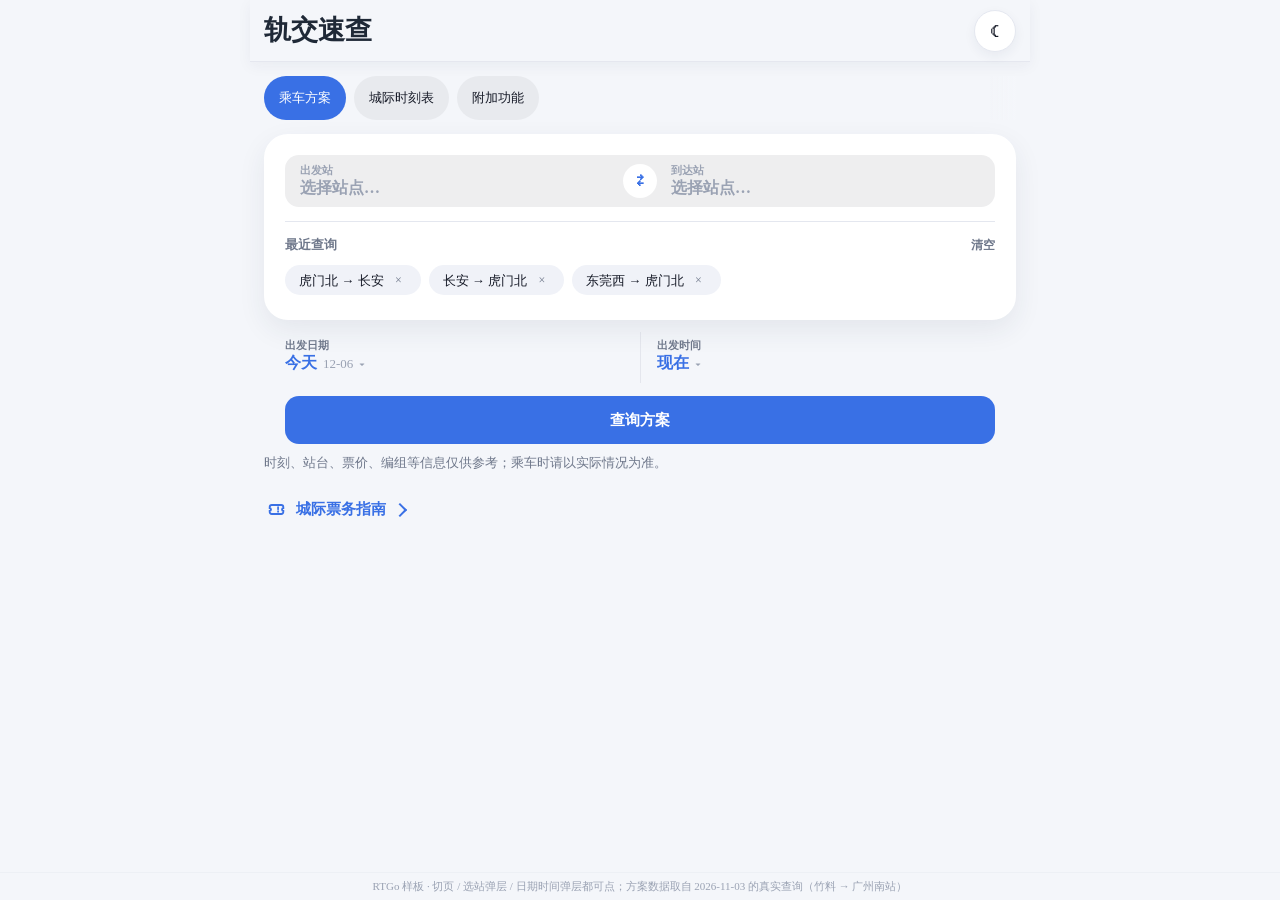
==== sample/index.html @ 8dd81e36 "v1.12.0：新增 T07-15 方案标签族与四页样板 - T07-15 方案标签族：6 枚 --route-tag-* 令牌（浅/暗各一份）+ 5 条规则，色彩令牌 41 → 47 - 新增 sa" ====
<!doctype html>
<html lang="zh-CN">
<head>
<meta charset="utf-8">
<meta name="viewport" content="width=device-width,initial-scale=1,viewport-fit=cover">
<title>RTGo 样板 · 轨交速查</title>
<link rel="stylesheet" href="../rtgo-slate.css">
<link rel="stylesheet" href="sample.css">
</head>
<body>

<div class="app">
  <div class="screen">

    <div class="ios-fixed-topbar is-translucent">
      <view class="back" id="btnBack" data-hover-class="press" hidden><text class="back-glyph">‹</text></view>
      <div class="topbar-main">
        <div class="title" id="pageTitle">查询</div>
        <div class="sub" id="pageSub">真实数据 · 只看结构与接线</div>
      </div>
      <div class="topbar-actions">
        <view class="icon-btn" id="btnTheme" data-hover-class="press">☾</view>
      </div>
    </div>

    <div class="screen-scroll" id="scroll">
      <div class="screen-body" id="view"></div>
    </div>

  </div>
</div>

<div id="overlays"></div>

<p class="demo-note">RTGo 样板 · 切页 / 选站弹层 / 日期时间弹层都可点；方案数据取自 2026-11-03 的真实查询（竹料 → 广州南站）</p>

<script src="mock.js"></script>
<script src="app.js"></script>
</body>
</html>
---- rtgo-slate.css ----
/* ============================================================================
   RTGo_slate — 移动端设计系统（通用 CSS 资产包）
   ⚠ 本文件是**构建产物**（v1.1，M1 令牌契约分层）：rtgo-tokens.css + rtgo-components.css
     由 构建脚本 拼合生成——**不要手改本文件**，改两源文件后重跑 node 构建脚本。
     完整性由 verify.js 的「构建完整性」断言看守（bundle ≠ 拼合 → 红）。
   ----------------------------------------------------------------------------
   分层与消费：
     rtgo-tokens.css     令牌层 = 宿主唯一入口（色彩浅/暗 + 字阶死区，逐令牌口径注释）；
     rtgo-components.css 组件层 = 只消费 var(--*)，不承载令牌语义；
     宿主适配（rpx/hover-class/page-meta/安全区…）见 docs/宿主适配.md（T15-01~10）；
     逐令牌用途与禁区（值从令牌层现查生成）见 docs/令牌口径.md。
   ----------------------------------------------------------------------------
   分层纪律（design-migration-parity · 2026-10-29）：
     资产包 = 全部样式（颜色/字阶/圆角/间距/定高/按压档位/弹层骨架），对母本样式表逐件断言；
     宿主   = 只有状态、导航、取数，对「接线」断言。
   件号表：同目录 件号表.md（v1.0 定稿，ID 与源文件节标题一一对应）。
   检查：  node check/verify.js —— 自洽组随时可跑；母本对账需 --master（母本不在本仓）。
   ============================================================================
   平台机制换件记录（B 类，详见件号表 T15；值无一改动）：
     T15-01 page{} → body{}（WXSS 页根 → Web 文档体；暗档同走 prefers-color-scheme）
     T15-02 hover-class → 类本体照抄；接线由消费端负责（gallery 用 pointerdown/up 模拟
            hover-class 挂摘类语义，start/stay=1ms；或 :active 同名类）
     T15-03 rpx → px（设计宽 375，52rpx→26px；母本声明级 rpx 仅 .hscroll-fade 一规则、
            idx/sp 两镜像，U-5a 哨兵看守）
     T15-04 字号缩放通道 = rem 死区公式照抄；默认档 1rem=16px≤17 → 基准 px 精确成立；
            缩放由宿主调 html{font-size}（对应母本 <page-meta root-font-size="system">）
     T15-05 styleIsolation 镜像合并：4 个 isolated 组件镜像的 .press* / .chip / .line-pill 合并
            为一份；值以活文件为准；map 组基态多出的 background/opacity 过渡**不合并**（C 手感）
     T15-06 @import 链合并；同值镜像去重；index.wxss 死副本已按 M0 代删（D-01）
     T15-07 原生组件（switch/picker-view/map/scroll-view）不在资产包内；转轮选中带视觉在
            .dtp-band，吸附行为=宿主职责
     T15-08 placeholder-class → ::placeholder（色值照抄）
     T15-09 env(safe-area-inset-bottom) / position:fixed 原样照抄
     T15-10 WXSS 标签选择器（view/text/switch）追加 Web 标签回退，原选择器保留，值零改动
   例外（件号表）：.snp-panel .line-pill 的 min-height 26px；.station-picker-panel .hscroll-fade
   渐隐端 --sheet；.tl-page .chip 变体 —— 三者均为 isolated 边界的作用域承载（M0 批准）。
   O-02 .sticky-topbar 经 M0 拍板移除（cmpRemoved 看守：母本有、资产无）。
   ========================================================================== */

/* ============================================================================
   RTGo_slate — 移动端设计系统（通用 CSS 资产包）
   母本：轨交速查微信小程序，WXSS → 通用 CSS。
   ----------------------------------------------------------------------------
   分层纪律（design-migration-parity · 2026-10-29）：
     资产包 = 全部样式（颜色/字阶/圆角/间距/定高/按压档位/弹层骨架），对母本样式表逐件断言；
     宿主   = 只有状态、导航、取数，对「接线」断言。
   件号表：同目录 件号表.md（ID 与本文件节标题一一对应）。
   检查：  node check/verify.js —— 自洽组随时可跑；母本对账需 --master（母本不在本仓）。
   ----------------------------------------------------------------------------
   平台机制换件记录（B 类，详见件号表 T15；值无一改动）：
     T15-01 page{} → body{}（WXSS 页根 → Web 文档体；暗档同走 prefers-color-scheme）
     T15-02 hover-class → 类本体照抄；接线由消费端负责（gallery 用 pointerdown/up 模拟
            hover-class 挂摘类语义，start/stay=1ms；或 :active 同名类）
     T15-03 rpx → px（设计宽 375，52rpx→26px；全母本仅 .hscroll-fade 一处）
     T15-04 字号缩放通道 = rem 死区公式照抄；默认档 1rem=16px≤17 → 基准 px 精确成立；
            缩放由宿主调 html{font-size}（对应母本 <page-meta root-font-size="system">）
     T15-05 styleIsolation 镜像合并：4 个 isolated 组件镜像的 .press* / .chip / .line-pill 合并为
            一份；值以活文件为准；map 组基态多出的 background/opacity 过渡**不合并**（C 手感）
     T15-06 @import 链合并；同值镜像去重；index.wxss 残留的站选器页面副本是死样式且值已落后
            （件号表 D-01），本文件取组件侧活值
     T15-07 原生组件（switch/picker-view/map/scroll-view）不在资产包内；转轮选中带视觉在
            .dtp-band，吸附行为=宿主职责
     T15-08 placeholder-class → ::placeholder（色值照抄）
     T15-09 env(safe-area-inset-bottom) / position:fixed 原样照抄
   例外（件号表）：.snp-panel .line-pill 的 min-height 26px（母本 isolated 内的同名差异，
   用作用域承载）；.station-picker-panel .hscroll-fade 渐隐端 --sheet（组件表面）。
   ========================================================================== */

/* ===== T01 色彩令牌（浅）— 母本 app.wxss:7-69，page{} → body{} ===== */
body {
  /* 表面 */
  --bg: #f4f6fa;
  --card: #fff;
  --card-lift: #fff;        /* 弹层内的次级表面（车站列表） */
  --sheet: #f4f6fa;               /* 底部弹层面板：同背景色，两套模式统一 */
  --fill: #f0f2f8;            /* 操作类填充（次级按钮 / api 预览 / 途经站胶囊） */
  /* 极淡填充（2026-09-29）：对话框里的**次级按钮**用。Flyme 风格。⚠ 别拿它当通用的次级按钮底 */
  --fill-plain: #fafafa;
  --input-on-card: #EEEEEF;   /* 卡片上的输入框 */
  --input-on-bg: #E8EAEE;     /* 页面底上的输入框 */
  --pills-bg: #E8EAEE;        /* 筛选类按钮的背景 */

  /* 顶栏（保持原有透明度设计） */
  --topbar-bg: rgba(244,246,250,.98);
  --topbar-bd: rgba(228,231,239,.92);
  --topbar-bd-strong: rgba(228,231,239,.96);

  /* 边框与分隔 */
  --border: #e4e7ef;
  --border-weak: #edf0f5;
  --sep: rgba(154,162,179,.18);

  /* 文字 */
  --text: #171b28;
  --text-2: #6f788b;
  --text-3: #9aa2b3;
  --text-strong: #4b5568;

  /* 品牌与浅底 */
  --brand: #3970e5;
  /* T16-26（v1.3 回流自另一产品）：品牌色作**前景文字**的语义位。
     当前两档都映射 --brand 现值（1:1，零视觉变化）；用途与提亮判据见注释末节。
     背景：另一产品 实证「承白字的品牌色」与「暗底上的品牌色文字」可读性方向相反，
     深色下不拆开则二者只能取其一（另一产品 深色目录选中态 3.23:1 → 拆开后 8.81:1）。 */
  --brand-ink: #3970e5;
  --brand-tint: #eaf1ff;
  --tint-2: #eef0fa;          /* 城际换乘 / 站内换乘底 */
  --tint-2-text: #414f8d;
  --tint-2-border: #dadeef;
  --tint-border: #d7e4ff;     /* 换乘提示框描边 */
  --timeline-intercity: #414f8d;

  /* 语义色 */
  --green: #35a85a;
  --danger: #c0392b;
  --error-bg: #fff0f0;
  --error-text: #b33;
  --warn: #d97706;
  --mask: rgba(23,27,40,.42);
  --press: #e7eaf3;           /* 按压态 */
  --train-carriage-4: #4F8064;
  --train-carriage-8: #D98A5B;

  /* 方案标签（T07-15）：**只有结果页的标签用**。不与 --fill / --brand / --green 共用，
     调色只改这一组，不动别的场景。 */
  --route-tag-bg: #f0f2f8;
  --route-tag-recommend-bg: #3970e5;
  --route-tag-recommend-text: #ffffff;
  --route-tag-time: #3970e5;
  --route-tag-comfort: #6554A6;
  --route-tag-price: #1F7A3F;

  /* mark 旁注文字色（仅选择器使用；纯文字、无底无框） */
  --mark-blue-text: #2f5aa8;   --mark-red-text: #a6332a;
  --mark-green-text: #2e8449;  --mark-orange-text: #b96407;
  --mark-gray-text: #6f788b;

  background: #f4f6fa;
  color: #1f2937;
}

/* ===== T01 色彩令牌（暗）— 母本 app.wxss:71-123 ===== */
@media (prefers-color-scheme: dark) {
  body {
    --bg: #0B0B0C;
    --card: #1C1C1E;
    --card-lift: #1C1C1E;
    --sheet: #0B0B0C;
    --fill: #2A2A2D;
    --fill-plain: #1b1b1e;
    --input-on-card: #3C3C3E;
    --input-on-bg: #18181b;
    --pills-bg: #18181b;

    --topbar-bg: rgba(11,11,12,.98);
    --topbar-bd: rgba(44,44,46,.92);
    --topbar-bd-strong: rgba(44,44,46,.96);

    --border: #2C2C2E;
    --border-weak: #262628;
    --sep: rgba(255,255,255,.08);

    --text: #EDEDF0;
    --text-2: #98989E;
    --text-3: #86868B;
    --text-strong: #C7C7CC;

    --brand: #5B8DF5;
    --brand-ink: #5B8DF5;      /* T16-26 暗档：暂映射 --brand 现值（对 #0B0B0C 约 5.5:1 已达标）；可读性复测后再议提亮 */
    --brand-tint: #252C3C;
    --tint-2: #232637;
    --tint-2-text: #9AA7D6;
    --tint-2-border: #343A55;
    --tint-border: #333B54;
    --timeline-intercity: #414f8d;

    --green: #4FC47A;
    --danger: #E26D6D;
    --error-bg: #3B2225;
    --error-text: #FF9C9C;
    --warn: #E39A3C;
    --mask: rgba(0,0,0,.55);
    --press: #2E2E31;
    --train-carriage-4: #70A985;
    --train-carriage-8: #E0A078;

    /* 方案标签（T07-15）：只给结果页标签用 */
    --route-tag-bg: #2A2A2D;
    --route-tag-recommend-bg: #5B8DF5;
    --route-tag-recommend-text: #ffffff;
    --route-tag-time: #5B8DF5;
    --route-tag-comfort: #B8A8E8;
    --route-tag-price: #4FC47A;

    --mark-blue-text: #a7c0ee;   --mark-red-text: #ee9b96;
    --mark-green-text: #8bd4a4;  --mark-orange-text: #eab674;
    --mark-gray-text: #a6a9b3;

    background: #0B0B0C;
    color: #EDEDF0;
  }
}

/* ===== T02 字号令牌（rem+max() 死区，双写降级逐字保留）— 母本 app.wxss:156-183 =====
   机制：calc(<基准px>px + <强度k> * max(0px, 1rem - 17px))；默认档 1rem≤17 → 增量=0。
   第 1 行固定基准 px 兜底，第 2 行 calc+max 真缩放；宿主缩放通道 = html{font-size}（T15-04）。 */
body {
  /* 超大数值 / 页面主视觉数字 */
  --fs-hero-30: 30px;  --fs-hero-30: calc(30px + 0.90 * max(0px, 1rem - 17px));
  --fs-hero-27: 27px;  --fs-hero-27: calc(27px + 0.90 * max(0px, 1rem - 17px));
  --fs-hero-26: 26px;  --fs-hero-26: calc(26px + 0.90 * max(0px, 1rem - 17px));
  --fs-hero-25: 25px;  --fs-hero-25: calc(25px + 0.90 * max(0px, 1rem - 17px));
  --fs-title-24: 24px; --fs-title-24: calc(24px + 0.88 * max(0px, 1rem - 17px));
  --fs-title-23: 23px; --fs-title-23: calc(23px + 0.88 * max(0px, 1rem - 17px));
  --fs-title-21: 21px; --fs-title-21: calc(21px + 0.88 * max(0px, 1rem - 17px));

  /* 站名 / 次级强调标题 */
  --fs-strong-19: 19px; --fs-strong-19: calc(19px + 0.85 * max(0px, 1rem - 17px));
  --fs-strong-18: 18px; --fs-strong-18: calc(18px + 0.85 * max(0px, 1rem - 17px));
  --fs-strong-17: 17px; --fs-strong-17: calc(17px + 0.85 * max(0px, 1rem - 17px));
  --fs-strong-16: 16px; --fs-strong-16: calc(16px + 0.85 * max(0px, 1rem - 17px));

  /* 正文 / 控件文字 */
  --fs-body-15: 15px; --fs-body-15: calc(15px + 0.82 * max(0px, 1rem - 17px));
  --fs-body-14: 14px; --fs-body-14: calc(14px + 0.82 * max(0px, 1rem - 17px));

  /* 说明 / 次要文字 */
  --fs-sub-13: 13px; --fs-sub-13: calc(13px + 0.78 * max(0px, 1rem - 17px));
  --fs-small-12: 12px; --fs-small-12: calc(12px + 0.72 * max(0px, 1rem - 17px));
  --fs-micro-11: 11px; --fs-micro-11: calc(11px + 0.65 * max(0px, 1rem - 17px));

  /* 容器内小标（定高胶囊/单元格里的微型文字） */
  --fs-tag-10: 10px; --fs-tag-10: calc(10px + 0.55 * max(0px, 1rem - 17px));
}

/* ----------------------------------------------------------------------------
   消费规则（M1）：
   · 本文件是**宿主唯一入口**：宿主只许改这里（或覆盖令牌），components.css 不含裸色值语义；
   · components.css 只消费 var(--*)，两文件由 构建脚本 拼合为 rtgo-slate.css（断言看守一致）；
   · 基值清单（primitive）暂以文档承载：docs/令牌口径.md §基值盘点；升格为 CSS 间接层的触发条件
     = 出现第二主题或第二品牌（届时语义令牌改引 --rtgo-raw-*，值仍以母本为真值）。
   ========================================================================== */

/* ===== T16 资产归纳层（v1.3 回流自另一产品的 ui-asset-kit）=====
   派生参数令牌：把母本里**内联在组件样式中的重复值**归纳为令牌，供新宿主/新项目直接引用。
   纪律：每一枚的值都有母本现查出处（T16 断言在母本在位时从源头取值，不写死期望）；
   组件层（rtgo-components.css）**暂不引用**这些令牌（组件值仍内联，1:1 不动）——
   迁移到引用是后续独立轮次，届时逐件对账。--z-mark 不收录（母本无对应内联值，kit 独有归纳）。
   值不变式：改这里的值 = 开例外，组件值另行对账。 */
body {
  /* 圆角档（母本内联：999=.chip/.line-pill；24=卡壳；16=.transfer-box；14=.input/.actions .primary；
     12=.error/.metric；10=.lasttime-close） */
  --radius-pill: 999px;
  --radius-card: 24px;
  --radius-box: 16px;
  --radius-ctrl: 14px;
  --radius-inner: 12px;
  --radius-chip: 10px;

  /* 阴影（浅色口径；深色模式投影天然被底吞掉，母本不另设） */
  --shadow-card: 0 10px 28px rgba(35,47,78,.08);      /* .panel,.route-card,.summary,.segment */
  --shadow-pop: 0 4px 12px rgba(35,47,78,.06);        /* .back / .station-picker-close */
  --shadow-topbar: 0 4px 14px rgba(35,47,78,.05);     /* .ios-fixed-topbar */
  --shadow-sheet: 0 -12px 36px rgba(23,27,40,.16);    /* .station-picker-panel */

  /* 动效档（C 类参数与进出场时长的归纳） */
  --ease-press: cubic-bezier(.33,.33,.67,1);   /* .press 两向共用曲线 */
  --ease-sheet: cubic-bezier(0.32,0.72,0,1);   /* iOS sheet 标准曲线（与母本逐字） */
  --dur-press: .25s;                           /* 按压下沉/浮起（两向同值） */
  --dur-fade: 180ms;                           /* 局部展开淡入（母本 160~180ms 区间的主体档） */
  --dur-screen: 220ms;                         /* 全屏切屏 */
  --dur-mask: 200ms;                           /* 遮罩淡入/淡出 */
  --dur-sheet-in: 380ms;                       /* 底部弹层滑入（含回弹） */
  --dur-sheet-out: 300ms;                      /* 底部弹层滑出（无回弹） */

  /* 布局 */
  --page-max: 780px;                           /* .app 内容最大宽 */
  --page-pad: 14px;                            /* 页面左右边距（.screen-body） */
  --bp-narrow: 430px;                          /* 窄屏断点（≤430px 专项覆盖） */

  /* z-index 档 */
  --z-node: 2;                                 /* 轴节点 */
  --z-overlay: 10;                             /* 面板内覆盖层 */
  --z-fade: 999;                               /* 横滚渐隐 */
  --z-mask: 999;                               /* 弹层遮罩 */
  --z-topbar: 1000;                            /* 固定顶栏 */
}

/* ===== T04-08 / T02-07 应用根：宽度容器 + 继承字号死区 — 母本 index.wxss:9,373 ===== */
.app{max-width:var(--page-max);margin:0 auto;font-size:16px;font-size:calc(16px + 0.85 * max(0px, 1rem - 17px))}
.app{box-sizing:border-box}

/* ===== T06-02 button 重置（原生控件霸道默认的压制，!important 三件照抄）— index:187-197 ===== */
button{
  margin:0;
  padding:0;
  border:0;
  box-sizing:border-box;
  font:inherit;
  line-height:1;
  text-align:center;
}
button::after{display:none;width:0;height:0;border:0}

/* ===== T03-01 顶栏标题组 — index:10-12 ===== */
.topbar{display:flex;align-items:center;gap:12px;margin-bottom:16px}
.title{font-size:var(--fs-hero-27);font-weight:800}
.sub{margin-top:5px;color:var(--text-2);font-size:var(--fs-small-12)}

/* ===== T04-01/02 卡壳 — index:13-16,40 ===== */
.panel,.route-card,.summary,.segment{background:var(--card);border:1px solid transparent;border-radius:var(--radius-card);box-shadow:var(--shadow-card)}
.border-for-route{border: 1px solid var(--border);}
.panel{padding:20px}
.h2{font-size:var(--fs-title-21);font-weight:800}
.route-card,.segment{padding:18px}

/* ===== T05 字段与输入 — index:17-32 ===== */
.hint{color:var(--text-2);font-size:var(--fs-sub-13);line-height:1.65;margin:8px 0 14px}
.field{margin-top:14px}
.label{font-size:var(--fs-sub-13);font-weight:800;color:var(--text-2);margin-bottom:7px}
.input,.picker{padding:13px 14px;border:1px solid transparent;border-radius:var(--radius-ctrl);background:var(--input-on-card);min-height:46px;box-sizing:border-box}
.field-grid{display:grid;grid-template-columns:1fr 1fr;gap:12px}
.swap-btn{margin:12px 0 0;background:var(--fill);color:var(--brand);border-radius:var(--radius-ctrl);font-weight:600}
.api-preview{padding:10px 12px;margin-top:14px;border-radius:var(--radius-inner);background:var(--fill);color:var(--brand);font-size:var(--fs-micro-11);word-break:break-all}
.actions{display:flex;gap:10px;margin-top:13px}
.actions-bg{margin-left: 21px;margin-right: 21px;}
.actions button{font-size:var(--fs-body-15)}
.primary{flex:1;background:var(--brand);color:#fff;border-radius:var(--radius-ctrl);font-weight: 750;}
.secondary{background:var(--brand-tint);color:var(--brand);border-radius:var(--radius-ctrl);font-weight: 750;}
.advanced{margin-top:16px;border-top:1px solid var(--border);padding-top:14px}
.advanced-title{color:var(--brand);font-weight:750}
.json-input{width:100%;height:220px;margin-top:14px;padding:14px;border:1px solid var(--border);border-radius:15px;background:var(--input-on-card);box-sizing:border-box}

/* ===== T03-04 旧代返回钮基态（最终态在下方 T03 块）— index:33 ===== */
.back{width:42px;height:42px;border-radius:50%;background:var(--card);font-size:24px;padding:0}

/* ===== T08 其他 ===*/
.query-route{font-size:var(--fs-hero-25);font-weight:850;margin-bottom:14px}

/* ===== T07-01 胶囊基态（定稿尺寸块在下方 T07 块）— index:35-38 ===== */
.toolbar{white-space:nowrap;margin-bottom:14px}
.toolbar-inner,.mode-inner{display:flex;gap:8px}
.chip{display:inline-block;background:var(--pills-bg);color:var(--text);border:1px solid transparent;border-radius:var(--radius-pill);font-size:var(--fs-sub-13);padding:8px 14px;font-weight: 500;}
.chip.active{background:var(--brand);color:#fff}

/* ===== T08 方案列表 / 主轴 — index:39-108 ===== */
.route-list,.journey{display:grid;gap:14px}
.route-top,.seg-head{display:flex;justify-content:space-between;gap:12px}
.duration{font-size:var(--fs-hero-26);font-weight:900}
.facts,.metrics{display:grid;grid-template-columns:repeat(3,1fr);gap:7px}
.facts{padding-top:13px}
.fact,.metric{text-align:center;font-size:var(--fs-body-14)}
.fact text,.metric text,.fact span,.metric span{display:block;color:var(--text-2);font-size:var(--fs-small-12);margin-bottom:4px}
.fact view{font-weight:450;color: var(--text);}
.route-actions{display:grid;grid-template-columns:1fr;padding:12px 0 14px}
.expand-btn{background:none;color:var(--text-strong)}
.preview{margin-top:13px;padding:13px;background:var(--fill);border-radius:15px}
.preview-row{display:flex;align-items:center;gap:8px;padding:5px 0;font-size:var(--fs-sub-13)}
.dot{width:10px;height:10px;border-radius:50%}
.bold{font-weight:800}
.empty{text-align:center;color:var(--text-2);padding:30px}
.summary{padding:20px;margin-bottom:14px}
.summary-time{font-size:var(--fs-hero-30);font-weight:900}
.summary-time text,.summary-time span{color:var(--brand)}
.metric{background:var(--fill);border-radius:var(--radius-inner);padding:11px 6px}
.seg-type{background:var(--brand-tint);color:var(--brand);padding:6px 10px;border-radius:var(--radius-pill);font-size:var(--fs-small-12);height:20px}
.timeline-row{display:grid;grid-template-columns:57px 25px 1fr;gap:8px;min-height:86px}
.time{text-align:right;font-size:var(--fs-strong-17);font-weight:850;line-height:1.0;transform:translateY(4px)}
.time text,.time span{display:block;color:var(--text-2);font-size:var(--fs-micro-11);line-height:1.35;margin-top:3px}
.time-est{font-size:var(--fs-small-12);font-weight:750;color:var(--text-2);line-height:1.35;transform:translateY(4.4px)}
.rail{position:relative;display:flex;justify-content:center;transform:translateY(4px)}
.node{z-index:var(--z-node);width:17px;height:17px;border:5px solid var(--brand);background:var(--card);border-radius:50%;box-sizing:border-box}
.rail-line{position:absolute;top:13px;bottom:-13px;width:4px}
.station{font-size:var(--fs-strong-19);font-weight:850;margin-bottom:7px;line-height:1.35}
.meta{display:flex;align-items:center;gap:7px;color:var(--text-2);font-size:var(--fs-small-12)}
.line-pill{padding:6px 10px;border-radius:var(--radius-pill);color:#fff;font-weight:800}
.meta-line{display:block;margin-top:6px;color:var(--text-2);font-size:var(--fs-small-12);font-weight:400;line-height:1.45}
.formation-tag{margin-left:7px;font-size:var(--fs-small-12);font-weight:400}
.station-chips{padding:10px;background:var(--fill);border-radius:var(--radius-inner);color:var(--text-2);font-size:var(--fs-small-12)}

/* ===== T08 换乘节点 / 换乘框 — index:94-103 ===== */
.node-transfer{width:20px;height:20px;transform:translateY(-1.5px)}
.transfer-box{padding:14px 16px;border:1px solid var(--tint-border);border-radius:var(--radius-box);background:var(--brand-tint);color:var(--brand)}
.transfer-box.intercity{margin-left:90px;border-left:4px solid var(--tint-2-text);border-radius:0 var(--radius-box) var(--radius-box) 0;background:var(--tint-2);border-color:var(--tint-2-border);color:var(--tint-2-text)}
.platform{display:inline-block;margin-top:7px;padding:5px 9px;background:var(--card);border-radius:var(--radius-pill);font-weight:800}
.transfer-note{margin-top:9px;padding-top:9px;border-top:1px dashed var(--tint-border);color:var(--text-2);font-size:var(--fs-small-12);line-height:1.55}
.inner-transfer{margin:-2px 0 18px 75px;padding:12px 14px 12px 18px;border-left:4px solid var(--timeline-intercity);border-radius:0 var(--radius-ctrl) var(--radius-ctrl) 0;background:var(--tint-2);color:var(--tint-2-text)}
.stations{margin-top:10px}.stations-summary{color:var(--brand);font-size:var(--fs-sub-13);font-weight:750}
.station-chip-wrap{display:flex;flex-wrap:wrap;gap:6px;margin-top:9px}
.station-chip{padding:5px 8px;border-radius:var(--radius-pill);background:var(--fill);color:var(--text-2);font-size:var(--fs-micro-11)}

/* ===== T08-07 途经站行 — index:112-141 ===== */
.leg-toggle{display:inline-flex;align-items:center;gap:5px;padding:2px 6px;margin:-2px -6px -2px -2px;color:var(--text-2)}
.leg-toggle .action-glyph{width:5px;height:5px;border-top-width:1px;border-right-width:1px;transform:translateY(-1.5px) rotate(135deg);transition:transform .18s ease}
.leg-toggle.open .action-glyph{transform:translateY(1.5px) rotate(-45deg)}
.leg-row{display:grid;grid-template-columns:57px 25px 1fr;gap:8px;align-items:center;min-height:32px}
.leg-time-cell{text-align:right;font-size:var(--fs-small-12);line-height:1.35;color:var(--text-2);font-weight:750;font-variant-numeric:tabular-nums}
.leg-rail{grid-column:2;position:relative;align-self:stretch}
.leg-bar{position:absolute;left:50%;margin-left:-2px;top:0;bottom:0;width:4px}
.leg-wrap>.leg-row:last-child .leg-bar{bottom:-13px}
.leg-dot{position:absolute;left:50%;top:50%;width:10px;height:10px;margin:-5px 0 0 -5px;box-sizing:border-box;border:2.5px solid transparent;border-radius:50%;background:var(--card)}
.leg-cell{display:flex;align-items:center;gap:6px;min-width:0}
.leg-name{font-size:var(--fs-sub-13);color:var(--text);line-height:1.4;font-weight:750}

/* ===== T15-08 占位符（暗档弱化灰）— index:144-147 ===== */
.input-ph{}
@media (prefers-color-scheme: dark) {
  .input-ph{color:#6D6D72}
}
::placeholder{opacity:1}

/* ===== T08-08 方案卡轴 — index:150-183 ===== */
.route-card .mode-badge{flex:0 0 auto;box-sizing:border-box}
.route-card .mode-arrow,.route-card .mode-gate{flex:0 0 auto}
.axis{display:flex;align-items:flex-start;margin-top:14px}
.axis-time{align-self:flex-start;flex:0 0 auto;height:26px;display:flex;align-items:center;white-space:nowrap}
.axis-clock{color:var(--green);font-weight:800;font-size:var(--fs-strong-16);line-height:1.2;white-space:nowrap}
.axis-dash{flex:1 1 0;min-width:14px;height:1px;align-self:flex-start;margin-top:12px;
  background-image:linear-gradient(90deg,var(--text-3) 0 4px,transparent 4px 9px);
  background-repeat:repeat-x;background-size:9px 1px;opacity:.55}
.axis-dash-l{margin-left:10px;margin-right:2px}
.axis-dash-r{margin-left:2px;margin-right:10px}
.axis-route{align-self:flex-start;flex:0 1 auto;min-width:0;display:flex;flex-wrap:wrap;align-content:flex-start;align-items:center;justify-content:center;gap:6px;text-align:center}
.axis-route.wrap{justify-content:flex-start}
.mode-chip{flex:0 0 auto;display:inline-flex;align-items:center;white-space:nowrap}
.route-card .axis-route .mode-badge{min-height:26px;padding:0 11px;box-sizing:border-box;display:inline-flex;align-items:center;justify-content:center;color:#fff;font-weight:700;font-size:var(--fs-sub-13);line-height:1;border-radius:var(--radius-pill);white-space:nowrap}
.route-card .axis-route .mode-gate{font-size:var(--fs-sub-13);width:1.23em;height:1.23em}
.route-card .axis-route .mode-gate,.transfer-box .mode-gate{flex:0 0 auto;margin-right:4px;background-color:var(--text-2);-webkit-mask:url("data:image/svg+xml,%3Csvg xmlns='http://www.w3.org/2000/svg' viewBox='0 0 24 24' fill='none' stroke='%23000' stroke-width='1.6' stroke-linecap='round' stroke-linejoin='round'%3E%3Cg stroke-width='1.1' stroke-opacity='0.75'%3E%3Crect x='5' y='5' width='3' height='14' rx='1.2'/%3E%3Crect x='16' y='5' width='3' height='14' rx='1.2'/%3E%3Cline x1='4.5' y1='19' x2='19.5' y2='19'/%3E%3C/g%3E%3Cg stroke-width='2.2'%3E%3Cline x1='9.1' y1='12' x2='15.5' y2='12'/%3E%3Cpath d='M12.5 9.8 L15.5 12 L12.5 14.2'/%3E%3C/g%3E%3C/svg%3E") center/contain no-repeat;mask:url("data:image/svg+xml,%3Csvg xmlns='http://www.w3.org/2000/svg' viewBox='0 0 24 24' fill='none' stroke='%23000' stroke-width='1.6' stroke-linecap='round' stroke-linejoin='round'%3E%3Cg stroke-width='1.1' stroke-opacity='0.75'%3E%3Crect x='5' y='5' width='3' height='14' rx='1.2'/%3E%3Crect x='16' y='5' width='3' height='14' rx='1.2'/%3E%3Cline x1='4.5' y1='19' x2='19.5' y2='19'/%3E%3C/g%3E%3Cg stroke-width='2.2'%3E%3Cline x1='9.1' y1='12' x2='15.5' y2='12'/%3E%3Cpath d='M12.5 9.8 L15.5 12 L12.5 14.2'/%3E%3C/g%3E%3C/svg%3E") center/contain no-repeat}

/* ===== T06-01/02 按钮校准 — index:200-225 ===== */
.actions{align-items:stretch;min-width:0}
.actions .primary{
  flex:1 1 auto;
  width:auto;
  min-width:0;
  min-height:48px;
  padding:0 18px;
  display:flex;
  align-items:center;
  justify-content:center;
  line-height:1.2;
}
.actions .secondary{
  flex:0 0 auto;
  width:auto;
  min-width:76px;
  min-height:48px;
  padding:0 16px;
  display:flex;
  align-items:center;
  justify-content:center;
  line-height:1.2;
  white-space:nowrap;
}
.advanced .actions{justify-content:flex-start;flex-wrap:wrap}
.advanced .actions .secondary{min-width:112px}

/* ===== T06-12 独立按钮原语（v1.3 资产归纳——另一产品 现场手搓过 .btn-primary 的词汇表缺口）=====
   与 .actions .primary 同值（48/radius14/brand 白字/15px·750），但不依赖 .actions 容器，
   供脱离容器布局的场景（弹层内、独立行、工具页）。值 1:1 镜像自母本 .actions .primary/.secondary；
   另一产品 侧现为 46px 自有件——是否迁移由该宿主拍板（迁移=接受 48）。 */
.btn-primary,.btn-secondary{
  display:flex;align-items:center;justify-content:center;
  min-height:48px;padding:0 18px;box-sizing:border-box;line-height:1.2;
  border-radius:var(--radius-ctrl);font-size:var(--fs-body-15);font-weight:750;
}
.btn-primary{flex:1 1 auto;background:var(--brand);color:#fff}
.btn-secondary{flex:0 0 auto;min-width:76px;padding:0 16px;background:var(--brand-tint);color:var(--brand);white-space:nowrap}
.btn-primary[disabled]{opacity:.7}

/* ===== T03-04/05 返回钮定稿 + 字形 — index:228-258 ===== */
.back{
  flex:0 0 42px;
  width:42px;
  height:42px;
  padding:0;
  box-sizing:border-box;
  display:flex;
  align-items:center;
  justify-content:center;
  border:1px solid var(--border);
  border-radius:50%;
  background:var(--card);
  box-shadow:var(--shadow-pop);
  overflow:hidden;
}
.back-glyph{
  display:block;
  height:30px;
  line-height:27px;
  font-size:32px;
  font-family:Arial,sans-serif;
  font-weight:400;
  transform:translateY(-1px);
}
.home-glyph {
  font-weight: 700;
  text-shadow:
    0.3px 0 0 currentColor,
    -0.3px 0 0 currentColor;
}

/* ===== T06-13 中性圆钮（.icon-btn）— Web / 原生宿主新增，母本无此件 =====
   顶栏右动作位、页面内的小圆钮用它；字形自选，几何与 .back 同（42 / 圆 / 描边 / 投影）。
   ⚠ .back 的 .back-glyph 是按 ‹ 的光学位置调的（height 30 / line-height 27 / translateY -1），
     换别的字符会偏上。要放非箭头图标用本件，不要让 .back 兼职。 */
.icon-btn{
  flex:0 0 42px;
  width:42px;
  height:42px;
  padding:0;
  box-sizing:border-box;
  display:flex;
  align-items:center;
  justify-content:center;
  border:1px solid var(--border);
  border-radius:50%;
  background:var(--card);
  box-shadow:var(--shadow-pop);
  color:var(--text);
  font-size:19px;
  line-height:1;
  overflow:hidden;
}

/* ===== T07-01 胶囊定稿（原生 button 压制三件套 + 真机行高校准）— index:281-293 ===== */
.toolbar-inner{align-items:center;display:inline-flex;width:max-content}
.chip{
  display:inline-block !important;
  width:auto !important;
  min-width:0 !important;
  flex:0 0 auto;
  box-sizing:border-box;
  height:44px;
  min-height:44px;
  padding:0 14px;
  line-height:42px;
  white-space:nowrap;
}
.route-top{align-items:flex-start}
.route-top>view:first-child,.route-top>:first-child{flex:1 1 auto;min-width:0}

/* ===== T06-10 列表页动作钮 — index:298-307 ===== */
.route-actions{align-items:stretch}
.route-actions button{
  width:100%;
  min-height:40px;
  padding:0 10px;
  display:flex;
  align-items:center;
  justify-content:center;
  line-height:1.2;
}

/* ===== T08 分段卡头 — index:310-338 ===== */
.segment .seg-head{
  align-items:flex-start;
  margin-bottom:18px;
}
.segment .seg-head>view:first-child,.segment .seg-head>:first-child{flex:1 1 auto;min-width:0}
.segment .seg-head .sub{margin-top:7px;line-height:1.45}
.seg-type{
  flex:0 0 auto;
  height:32px;
  min-height:32px;
  padding:0 10px;
  box-sizing:border-box;
  display:flex;
  align-items:center;
  justify-content:center;
  line-height:1;
  white-space:nowrap;
}
.line-pill{
  min-height:30px;
  padding:0 10px;
  box-sizing:border-box;
  display:inline-flex;
  align-items:center;
  justify-content:center;
  line-height:1;
  white-space:nowrap;
  font-size: var(--fs-sub-13);
}

/* ===== T06-04 交换钮定稿 — index:342-360 ===== */
.swap-btn{
  width:100%;
  height:44px;
  min-height:44px;
  margin:12px 0 0;
  padding:0 14px;
  box-sizing:border-box;
  display:flex;
  align-items:center;
  justify-content:center;
  border:0;
  border-radius:var(--radius-ctrl);
  background:var(--fill);
  color:var(--brand);
  font-size:var(--fs-body-14);
  font-weight:600;
  line-height:1;
  white-space:nowrap;
}

/* ===== T08-06 站内换乘几何推定 — index:366-369 ===== */
.inner-transfer{
  margin-left:75.5px;
  box-sizing:border-box;
}

/* ===== T03-03 旧代顶栏（M0 定稿 2026-10-31：O-01 .fixed-topbar 保留备用；
   O-02 .sticky-topbar 经用户拍板「效果不佳」已移除——断言 cmpRemoved 看守）— index:376-395 ===== */
.fixed-topbar{
  position:fixed;
  z-index:var(--z-topbar);
  top:0;
  left:50%;
  transform:translateX(-50%);
  width:100%;
  max-width:var(--page-max);
  margin:0;
  padding-left:14px;
  padding-right:104px;
  padding-bottom:10px;
  box-sizing:border-box;
  display:flex;
  align-items:flex-end;
  gap:12px;
  background:var(--topbar-bg);
  border-bottom:1px solid var(--topbar-bd);
  box-shadow:var(--shadow-topbar);
}
.fixed-topbar .back{
  flex:0 0 42px;
  margin-bottom:1px;
}
.fixed-topbar>view:last-child,.fixed-topbar>:last-child{
  flex:1 1 auto;
  min-width:0;
}
.fixed-topbar .title{
  overflow:hidden;
  white-space:nowrap;
  text-overflow:ellipsis;
  line-height:1.12;
}
.fixed-topbar .sub{
  overflow:hidden;
  white-space:nowrap;
  text-overflow:ellipsis;
  line-height:1.35;
}
@media(max-width:430px){
  .fixed-topbar{padding-left:14px;padding-right:96px;gap:10px}
  .fixed-topbar .title{font-size:var(--fs-title-24)}
  .fixed-topbar .sub{font-size:var(--fs-small-12)}
}

/* ===== T03-02 iOS 定稿顶栏（72px）— index:473-521 ===== */
.ios-fixed-topbar{
  position:fixed;
  z-index:var(--z-topbar);
  top:0;
  left:0;
  right:0;
  transform:none;
  width:auto;
  max-width:var(--page-max);
  height:72px;
  min-height:72px;
  margin:0 auto;
  padding:20px 14px 0;
  box-sizing:border-box;
  display:flex;
  align-items:center;
  gap:12px;
  background:var(--bg);
  border-bottom:1px solid var(--topbar-bd-strong);
  box-shadow:var(--shadow-topbar);
  -webkit-transform:none;
  -webkit-backface-visibility:hidden;
  backface-visibility:hidden;
}

/* ===== T03-02b 顶栏·半透明档（软件端）— 配色取母本 .fixed-topbar（index:376-395） =====
   T03-02 是**微信小程序方案**：不透明底 --bg + 强边框 --topbar-bd-strong。
   那套是为了修苹果端小程序的渲染 bug 才落的补丁（不透明底防穿透、强边框防丢线），
   不是设计意图 —— 所以默认档保持它不变（不加类即 T03-02），
   不做小程序、也不需要该补丁的宿主（Flutter / Web / 原生）显式加 .is-translucent 用本档。
   两档只差 background 与 border-bottom 两条；投影 0 4px 14px rgba(35,47,78,.05) 同值，
   几何（高 72 / 内距 14 / gap 12）共用 T03-02，不在此重写。 */
.ios-fixed-topbar.is-translucent{
  background:var(--topbar-bg);
  border-bottom:1px solid var(--topbar-bd);
}
.ios-fixed-topbar .back{
  flex:0 0 42px;
  margin:0;
}
.ios-fixed-topbar>view:last-child,.ios-fixed-topbar>:last-child{
  flex:1 1 auto;
  min-width:0;
}
/* ===== T03-02c 顶栏·三子项布局（Web / 原生宿主；母本无此件）=====
   母本顶栏只有两个子项（返回 + 标题组），所以「最后一子项吃掉剩余宽度」是对的：
   `.ios-fixed-topbar>:last-child{flex:1 1 auto}`。
   但宿主一旦加第三个子项（右侧动作钮），这条规则会让**动作钮**变成被拉伸的那个。
   修法不是改上面那条（它是母本 A 类值），而是给两个位置显式命名 —— 只加不改：
     .topbar-main    标题组：显式声明吃剩余宽度（不再依赖"恰好在最后"）
     .topbar-actions 右侧动作位：不伸缩
   ⚠ 两条必须写在上面的 `:last-child` 之后：特异性同为 (0,2,0)，靠**顺序**取胜。
     挪到前面就会被 `:last-child` 压回去 —— 这条有断言看守。
   ⚠ 加第三子项时 main 与 actions 两个类**都要给**：只给 actions，标题组就没人吃剩余宽度了。 */
.ios-fixed-topbar>.topbar-main{
  flex:1 1 auto;
  min-width:0;
}
.ios-fixed-topbar>.topbar-actions{
  flex:0 0 auto;
  display:flex;
  align-items:center;
  gap:12px;
}
.ios-fixed-topbar .title{
  overflow:hidden;
  white-space:nowrap;
  text-overflow:ellipsis;
  line-height:1.12;
}
.ios-fixed-topbar .sub{
  overflow:hidden;
  white-space:nowrap;
  text-overflow:ellipsis;
  line-height:1.35;
}

@media(max-width:430px){
  .ios-fixed-topbar{padding-left:14px;padding-right:14px;gap:10px}
  .ios-fixed-topbar .title{font-size:var(--fs-title-24)}
  .ios-fixed-topbar .sub{font-size:var(--fs-small-12)}
}

/* ===== T08 汇总/换乘框补正 — index:525-534 ===== */
.summary-time > text,.summary-time > span{
  padding:0 8px;
}
.transfer-box .bold,
.inner-transfer .bold{
  font-weight:700;
}
.transfer-title{display:flex;align-items:center}
.transfer-box .mode-gate{margin-right:6px;background-color:currentColor;width:1.6em;height:1.6em}

/* ===== T06-10 / T13-05 预览钮与详情入口 — index:540-577 ===== */
.route-actions .expand-btn{
  border-radius:0;
  font-size:var(--fs-sub-13);
  font-weight:700;
  font-family:inherit;
  justify-content:center;
}
.route-actions .expand-hover{background:var(--press);border-radius:var(--radius-box)}
.route-main-info{display:flex;align-items:center;gap:8px}
.route-detail-entry{flex:0 0 auto;min-width:32px;min-height:32px;display:flex;align-items:center;justify-content:flex-start;color:var(--text-3)}
.route-detail-entry .action-glyph{transform:rotate(45deg)}
.route-card{padding-bottom:0}

/* ===== T12-01 chevron 基件 — index:583-595 ===== */
.action-glyph{
  flex:0 0 auto;
  width:7px;
  height:7px;
  border-top:2px solid currentColor;
  border-right:2px solid currentColor;
  box-sizing:border-box;
}
.expand-btn .action-glyph{margin-right:5px;transform:translateY(-1.5px) rotate(135deg);transition:transform .18s ease}
.expand-btn .action-glyph.open{transform:translateY(1.5px) rotate(-45deg)}

/* ===== T08-11 指标字重 — index:599-601 ===== */
.metrics .metric > view{
  font-weight:700;
}

/* ===== T08-09 路线预览展开 — index:605-612 ===== */
.preview-node{display:grid;grid-template-columns:52px 1fr;gap:10px;padding:8px 0}
.preview-node+.preview-node{border-top:1px solid var(--sep)}
.preview-time{padding-top:2px;color:var(--text-2);font-size:var(--fs-sub-13);font-weight:400;line-height:1.4}
.preview-content{min-width:0}
.preview-station{display:flex;align-items:center;flex-wrap:wrap;gap:6px;color:var(--text);font-size:var(--fs-strong-16);font-weight:700;line-height:1.45}
.preview-station-arrow{color:var(--text-3);font-weight:400}
.preview-line{display:flex;align-items:center;gap:7px;margin-top:4px;color:var(--text-2);font-size:var(--fs-sub-13);font-weight:500;line-height:1.4}
.preview-line-dot{flex:0 0 9px;width:9px;height:9px;border-radius:50%}

/* ===== T05-06 站点输入行 / 开关行 — index:616-630 ===== */
.station-input-row{display:flex;align-items:stretch;gap:8px}
.station-input{flex:1;min-width:0}
.station-select-btn{flex:0 0 70px;margin:0;padding:0 12px;border-radius:var(--radius-ctrl);background:var(--brand-tint);color:var(--brand);font-size:var(--fs-body-14);font-weight:700;line-height:46px}
.station-pick{flex:1;min-width:0;min-height:46px;padding:0 14px;box-sizing:border-box;border:1px solid transparent;border-radius:var(--radius-ctrl);background:var(--input-on-card);display:flex;align-items:center;color:var(--text);font-size:var(--fs-body-14);line-height:1.2;white-space:nowrap;overflow:hidden}
.station-pick text,.station-pick span{display:block;overflow:hidden;text-overflow:ellipsis;white-space:nowrap}
.station-pick.empty{color:var(--text-2)}
.pick-mode-row{display:flex;align-items:center;justify-content:space-between;gap:12px;margin-top:13px;margin-bottom:16px;padding:13px 14px;box-sizing:border-box;border:1px solid var(--border);border-radius:var(--radius-ctrl);background:var(--fill)}
.pick-mode-info{flex:1;min-width:0}
.pick-mode-title{color:var(--text-strong);font-size:var(--fs-body-14);font-weight:750;line-height:1.35}
.pick-mode-hint{margin-top:3px;color:var(--text-2);font-size:var(--fs-small-12);line-height:1.4}
.pick-mode-row switch,.pick-mode-row [role="switch"]{flex:0 0 auto}

/* ===== T11-02 服务警示卡 — index:695-712 ===== */
.route-main-info{flex:1 1 auto;min-width:0}
.route-badges{flex:0 0 auto;display:flex;flex-direction:column;align-items:flex-end;gap:8px;max-width:132px}
.route-badges .warning-badge{width:max-content;max-width:132px;min-height:36px;padding:0 10px;box-sizing:border-box;display:flex;align-items:center;justify-content:center;border-radius:var(--radius-pill);font-size:var(--fs-small-12);font-weight:700;line-height:1.25;text-align:center;white-space:normal;word-break:keep-all}
.warning-badge{background:var(--warn);color:#fff}

/* ===== T07-15 方案标签行 — index:642-648 ===== */
.route-tag-row{display:flex;flex-wrap:wrap;gap:6px;margin-top:10px}
.route-tag{display:inline-flex;align-items:center;justify-content:center;height:26px;padding:0 10px;border-radius:999px;font-size:var(--fs-small-12);font-weight:750;line-height:1;white-space:nowrap;box-sizing:border-box;flex:0 0 auto;background:var(--route-tag-bg);color:var(--text-2)}
.route-tag.is-recommend{background:var(--route-tag-recommend-bg);color:var(--route-tag-recommend-text);font-weight:800}
.route-tag.is-time{color:var(--route-tag-time)}
.route-tag.is-comfort{color:var(--route-tag-comfort)}
.route-tag.is-price{color:var(--route-tag-price)}
.service-warning-card{display:flex;align-items:flex-start;gap:12px;margin-bottom:14px;padding:16px;box-sizing:border-box;border-radius:20px;background:var(--warn);color:#fff;box-shadow:0 8px 24px rgba(240,100,59,.24)}
.service-warning-card.status-late{background:var(--danger);box-shadow:0 8px 24px rgba(192,57,43,.24)}
.service-warning-card.status-ok{background:var(--green);box-shadow:0 8px 24px rgba(53,168,90,.24)}
.service-warning-icon{flex:0 0 28px;width:28px;height:28px;display:flex;align-items:center;justify-content:center;border-radius:50%;background:rgba(255,255,255,.24);font-size:18px;font-weight:800;line-height:1}
.service-warning-content{flex:1 1 auto;min-width:0}
.service-warning-title{font-size:var(--fs-strong-16);font-weight:800;line-height:1.45}
.service-warning-desc{margin-top:4px;color:rgba(255,255,255,.96);font-size:var(--fs-sub-13);line-height:1.6}
@media(max-width:430px){
  .route-top{gap:8px}
  .route-badges{max-width:112px}
  .route-badges .warning-badge{max-width:112px;min-height:34px;padding:0 8px;font-size:var(--fs-micro-11)}
}
.timeline-last{
  min-height:50px;
}

/* ===== T04-06 屏骨架 + T14-01 切屏 — index:718-734 ===== */
.screen{position:fixed;top:0;left:0;right:0;bottom:0}
@keyframes screen-in{
  from{opacity:0;transform:translateY(12px)}
  to{opacity:1;transform:translateY(0)}
}
.screen{
  animation:screen-in var(--dur-screen) ease-out backwards;
  -webkit-backface-visibility:hidden;
  backface-visibility:hidden;
}
.screen-scroll{width:100%;height:100%}
.screen-body{max-width:var(--page-max);margin:0 auto;box-sizing:border-box;padding:0 14px calc(50px + env(safe-area-inset-bottom))}

/* ===== T08 站名加粗 / 汇总行 — index:736-752 ===== */
.lastStationDetail {
  font-weight: bold;
}
.summary-line{
  margin:2px 0 14px;
  color:var(--text-2);
  font-size:var(--fs-body-15);
  font-weight:700;
  line-height:1.5;
  text-align:center;
}
.summary-line .summary-num{
  color:var(--text-strong);
}

/* ===== T06-03 分享钮 + 离屏画布 — index:755-779 ===== */
.share-btn{
  margin-top:14px;
  width:100%;
  min-height:50px;
  display:flex;
  align-items:center;
  justify-content:center;
  background:var(--brand-tint);
  color:var(--brand);
  border-radius:var(--radius-ctrl);
  font-size:var(--fs-body-15);
  font-weight:750;
  line-height:1.2;
}
.share-btn[disabled]{opacity:.7}
.share-canvas{
  position:fixed;
  left:-9999px;
  top:0;
  width:300px;
  height:300px;
  pointer-events:none;
}

/* ===== T11-03 末班车 — index:783-813 ===== */
.error{margin-top:12px;padding:11px 13px;border-radius:var(--radius-inner);background:var(--error-bg);color:var(--error-text);font-size:var(--fs-sub-13);white-space:pre-wrap}
.lasttime-time-warn{
  color:var(--warn);
}
.lasttime-time-warn.lasttime-status-late{
  color:var(--danger);
}
.lasttime-time-warn.lasttime-status-ok{
  color:var(--green);
}
.lasttime-close{
  flex:0 0 auto;
  margin-top:2px;
  padding:6px 12px;
  border-radius:var(--radius-chip);
  background:var(--fill);
  color:var(--text-2);
  font-size:var(--fs-small-12);
  font-weight:700;
}
.timeline-row.lasttime-no-time{
  grid-template-columns:25px 1fr;
}
.lasttime-error{
  margin-bottom:14px;
  padding:12px 14px;
  border-radius:var(--radius-inner);
  background:var(--error-bg);
  color:var(--error-text);
  font-size:var(--fs-sub-13);
}

/* ===== T11-02 警示描述可点 — index:814-824 ===== */
.service-warning-desc{
  margin-top:4px;
  color:rgba(255,255,255,.96);
  font-size:var(--fs-sub-13);
  line-height:1.6;
}
.service-warning-desc text,.service-warning-desc span{
  text-decoration:underline;
  font-weight:700;
}

/* ===== T05-09 时刻表查询盒 — index:828-832 ===== */
.schedule-query-box{margin-top:14px;padding:14px;border:1px solid var(--border);border-radius:15px;background:var(--fill)}
.schedule-query-box .label{margin-bottom:5px;color:var(--text-strong)}
.schedule-query-hint{margin-bottom:11px;color:var(--text-2);font-size:var(--fs-small-12);line-height:1.55}
.schedule-query-btn{width:100%;min-height:46px;display:flex;align-items:center;justify-content:center;border-radius:13px;background:var(--brand);color:#fff;font-size:var(--fs-body-14);font-weight:750}
.schedule-query-btn[disabled]{opacity:.7}

/* ===== T07-07 最近查询 — index:838-869 ===== */
.recent{margin:14px 0 2px}
.recent-head{display:flex;align-items:center;justify-content:space-between;margin-bottom:9px}
.recent-label{font-size:var(--fs-sub-13);font-weight:800;color:var(--text-2)}
.recent-clear{font-size:var(--fs-small-12);color:var(--text-2);font-weight:700}
.recent-clear:active{color:var(--brand)}
.recent-scroll-wrap{position:relative;min-width:0}
.hscroll-fade{position:absolute;z-index:var(--z-fade);top:0;right:0;width:26px;height:100%;pointer-events:none;
  background:linear-gradient(to left,var(--card),transparent)}

/* ===== T04-09 横滑容器（.hscroll）— Web / 原生宿主新增，母本无此件 =====
   母本的横向滚动靠原生 scroll-view，通用 CSS 里没有对应物；没有它，横滑行会把
   外层容器撑宽，整页跟着左右拖。配合 .chip-bar-wrap / .recent-scroll-wrap + .hscroll-fade 用。
   滚动条隐掉（触屏本来就看不见，桌面端留着会破坏圆角）。 */
.hscroll{
  overflow-x:auto;
  -webkit-overflow-scrolling:touch;
  overscroll-behavior-x:contain;
  scrollbar-width:none;
}
.hscroll::-webkit-scrollbar{display:none}
.chip-bar-wrap{position:relative;min-width:0;margin-bottom:14px}
.chip-bar-wrap>.toolbar{margin-bottom:0}
.hscroll-fade.is-page{background:linear-gradient(to left,var(--bg),transparent)}
.recent-scroll{white-space:nowrap}
.recent-list{display:inline-flex;gap:8px;width:max-content;padding:2px 0}
.recent-combo{display:inline-flex;align-items:center;gap:7px;flex:none;padding:7px 14px;box-sizing:border-box;background:var(--fill);color:var(--text);border-radius:var(--radius-pill);font-size:var(--fs-sub-13);font-weight:400;line-height:1;max-width:72vw}
.recent-combo-text{white-space:nowrap;overflow:hidden;text-overflow:ellipsis}
.recent-del{flex:0 0 auto;width:16px;height:16px;border-radius:50%;background:var(--fill);color:var(--text-2);font-size:12px;line-height:16px;text-align:center}

/* ===== T14-02 局部淡入 — index:878-892 ===== */
@keyframes rail-fade-in{
  from{opacity:0}
  to{opacity:1}
}
.advanced-pane{animation:rail-fade-in var(--dur-fade) ease-out}
.route-card .preview{animation:rail-fade-in var(--dur-fade) ease-out}
.station-chip-wrap{animation:rail-fade-in var(--dur-fade) ease-out}
.leg-wrap .leg-row{animation:rail-fade-in var(--dur-fade) ease-out}
.line-grid-overlay{animation:rail-fade-in 160ms ease-out}
.recent{animation:rail-fade-in 220ms ease-out}

/* ===== T14-03 半屏滑入（站选器基准组）— index:894-919 ===== */
@keyframes picker-mask-in{from{opacity:0}to{opacity:1}}
@keyframes picker-mask-out{from{opacity:1}to{opacity:0}}
@keyframes picker-panel-in{
  0%{transform:translateY(115%);animation-timing-function:cubic-bezier(0.22,0.5,0.2,0.99)}
  62%{transform:translateY(-3px);animation-timing-function:cubic-bezier(0.4,0,0.2,1)}
  100%{transform:translateY(0)}
}
@keyframes picker-panel-out{from{transform:translateY(0)}to{transform:translateY(100%)}}

/* ===== T08-08 自定义换乘入口 — index:921-939 ===== */
.advanced-sub-divider{margin:13px 0 2px;border-top:1px solid var(--sep)}
.custom-entry-line{display:flex;align-items:center;justify-content:space-between;width:100%;box-sizing:border-box;padding:11px 2px;color:var(--brand);font-size:var(--fs-body-15);font-weight:650;line-height:1}
.custom-entry-line:active{opacity:.6}
.custom-entry-line-arrow{font-size:var(--fs-strong-18);font-weight:400;color:var(--brand);line-height:1;transform: translateY(-2px)}
.custom-stops{margin-top:6px}
.custom-stops-head{display:flex;align-items:center;justify-content:space-between;margin-bottom:8px}
.custom-stops-empty{padding:14px;border:1px dashed var(--border);border-radius:var(--radius-inner);font-size:var(--fs-sub-13);color:var(--text-2);background:var(--fill);line-height:1.5}
.custom-stop-row{display:flex;align-items:center;gap:8px;margin-bottom:8px;padding:8px;border:1px solid var(--border);border-radius:var(--radius-ctrl);background:var(--card)}
.custom-stop-no{flex:none;font-size:var(--fs-small-12);font-weight:800;color:var(--text-2);white-space:nowrap}
.custom-stop-pick{flex:1;min-width:0;min-height:40px;padding:0 10px;font-size:var(--fs-sub-13);border-radius:var(--radius-chip)}
.custom-dwell{flex:none;display:flex;align-items:center;gap:4px}
.custom-dwell-label{font-size:var(--fs-small-12);color:var(--text-2)}
.custom-dwell-input{width:52px;min-height:36px;padding:0 8px;text-align:center;font-size:var(--fs-sub-13);border-radius:var(--radius-chip)}
.custom-dwell-unit{font-size:var(--fs-small-12);color:var(--text-2)}
.custom-stop-del{flex:none;width:28px;height:28px;border-radius:8px;display:flex;align-items:center;justify-content:center;color:var(--danger);font-size:var(--fs-strong-18);line-height:1;background:var(--fill)}
.del-x-icon{transform: translateY(-2px)}

/* ===== T04-03/04 卡外标题与区块 — index:1067-1086 ===== */
.page-h2{margin:0 0 10px;padding-left:21px}
.panel>.field:first-child{margin-top:0}
.h3{font-size:var(--fs-sub-13);font-weight:700;color:var(--text);line-height:1.4}
.page-h3{padding-left:21px;margin:0 0 10px}
.on-bg{margin-top:14px}
.on-bg .recent-combo{background:var(--input-on-bg)}
.on-bg .picker{background:var(--input-on-bg)}
.field-grid.on-bg>.field{margin-top:0}

/* ===== T05-06 站点对 — index:1111-1161 ===== */
.station-pair{display:flex;align-items:stretch;height:52px;min-height:52px;box-sizing:border-box;
  border:1px solid transparent;border-radius:var(--radius-ctrl);background:var(--input-on-card)}
.station-slot{flex:1 1 0;min-width:0;box-sizing:border-box;padding:8px 14px 0}
.station-slot.is-origin{border-radius:13px 0 0 13px}
.station-slot.is-dest{border-radius:0 13px 13px 0}
.station-slot-label{display:block;font-size:var(--fs-micro-11);line-height:1.25;color:var(--text-3);font-weight: 800;
  white-space:nowrap;overflow:hidden}
.station-slot-value{display:block;font-size:var(--fs-strong-16);line-height:1.3;font-weight:700;color:var(--text);
  white-space:nowrap;overflow:hidden;text-overflow:ellipsis}
.station-slot-value.is-empty{color:var(--text-3);font-weight:600}
.station-swap{flex:0 0 32px;display:flex;align-items:center;justify-content:center}
.swap-face{display:flex;align-items:center;justify-content:center;
  width:34px;height:34px;box-sizing:border-box;border-radius:50%;background:var(--card);
  border:1px solid transparent;color:var(--brand);font-size:var(--fs-strong-16);font-weight:600;line-height:1}
.station-pair.is-manual{display:block;height:auto;border:0;border-radius:0;background:transparent}
.station-slot.is-input{flex:none;height:52px;box-sizing:border-box;padding:0 12px 0 14px;
  display:flex;flex-direction:column;justify-content:center;gap:2px;
  border:1px solid transparent;border-radius:var(--radius-ctrl);background:var(--input-on-card)}
.station-manual-line{display:flex;align-items:center;gap:8px;height:26px}
.station-manual-input{flex:1;min-width:0;height:26px;font-size:var(--fs-strong-16);font-weight:700;
  color:var(--text);line-height:1.25}
.station-manual-pick{flex:0 0 auto;width:26px;height:26px;box-sizing:border-box;border-radius:8px;
  background:var(--fill);display:flex;align-items:center;justify-content:center}
.station-manual-pick .pick-icon{display:flex;flex-direction:column;justify-content:space-between;
  width:13px;height:10px}
.station-manual-pick .pick-icon>view,.station-manual-pick .pick-icon>i{height:2px;border-radius:1px;background:var(--text-2)}
.station-manual-swap{display:flex;justify-content:center;margin:8px 0}
.station-pair.is-manual .swap-btn,.swap-btn.is-mini{position:static;flex:0 0 auto;width:auto;height:26px;min-height:26px;
  margin:0;padding:0 12px;border-radius:var(--radius-pill);background:var(--fill);color:var(--text-2);
  font-size:var(--fs-small-12);font-weight:600;display:flex;align-items:center;justify-content:center}
.page-divider{height:0;border-top:1px solid var(--border);margin:14px 0}

/* ===== T05-07 出发日期 / 时间 — index:1174-1188 ===== */
.dt-grid{display:grid;grid-template-columns:1fr 1fr;margin:0 -10px}
.dt-field{padding:0 16px 0 10px}
.dt-field+.dt-field{border-left:1px solid var(--sep);padding:0 10px 0 16px}
.dt-hit{margin:0 -10px;padding:6px 10px 8px;border-radius:var(--radius-ctrl)}
.dt-label{font-size:var(--fs-micro-11);line-height:14px;color:var(--text-2);font-weight: 800;}
.dt-value{font-size:var(--fs-strong-16);font-weight:700;line-height:22px;color:var(--text);
  white-space:nowrap;overflow:hidden}
.dt-value .is-now{color:var(--brand)}
.dt-sub{margin-left:6px;font-size:var(--fs-sub-13);font-weight:400;color:var(--text-3)}
.dt-chev{margin-left:6px;font-size:var(--fs-small-12);font-weight:400;color:var(--text-3)}
.dt-grid.page-dt{margin-left:11px;margin-right:11px;margin-top:12px}

/* ===== T07-11 第 x 程徽标 — index:1199-1204 ===== */
.trip-badge{display:inline-flex;align-items:center;height:20px;padding:0 9px;border-radius:var(--radius-pill);
  background:var(--brand-tint);color:var(--brand);font-size:var(--fs-small-12);font-weight:700;line-height:1;white-space:nowrap}
.trip-badge.is-circle{width:20px;padding:0;justify-content:center;border-radius:50%;
  background:var(--brand);color:var(--card);font-size:var(--fs-tag-10);font-weight:800;letter-spacing:0}
.trip-head{display:flex;align-items:center;gap:8px;flex-wrap:wrap}
.trip-head-sub{color:var(--text-2);font-size:var(--fs-small-12);line-height:1.4}

/* ===== T09 城际时刻表 — timetable.wxss（@import 于 index 之后，原序追加） ===== */
.tt-screen-body{padding-bottom:calc(36px + env(safe-area-inset-bottom))}
.tt-query-summary{display:grid;grid-template-columns:1fr 116px 1fr;align-items:center;margin-bottom:18px;padding:18px 20px;background:var(--card);border:1px solid var(--border);border-radius:22px;box-shadow:var(--shadow-card)}
.tt-query-point{display:flex;flex-direction:column;gap:5px;min-width:0}.tt-query-point-end{text-align:right}.tt-query-label{color:var(--text-2);font-size:var(--fs-micro-11);font-weight:700}.tt-query-name{overflow:hidden;color:var(--text);font-size:var(--fs-title-23);font-weight:850;line-height:1.25;white-space:nowrap;text-overflow:ellipsis}.tt-query-link{display:flex;align-items:center;gap:7px;color:var(--brand);font-size:var(--fs-micro-11);font-weight:750}.tt-query-line{height:2px;flex:1;background:var(--brand-tint);position:relative}.tt-query-line:last-child:after{content:'';position:absolute;right:0;top:50%;width:6px;height:6px;border-top:2px solid var(--brand);border-right:2px solid var(--brand);transform:translateY(-50%) rotate(45deg)}
.tt-controls{display:block;margin-bottom:10px}
.tt-section-title{font-size:var(--fs-strong-18);font-weight:850}
.tt-section-sub{margin-top:3px;color:var(--text-2);font-size:var(--fs-micro-11)}
.tt-toolbar{width:auto;margin:0 0 14px;padding:0;display:block}
.tt-toolbar .toolbar-inner{display:flex;flex-wrap:wrap;justify-content:center;align-items:center;width:auto;margin:0}
.tt-table-block{position:relative;background:var(--card);border:1px solid var(--border);border-radius:20px;box-shadow:var(--shadow-card)}
.tt-card{overflow:hidden;background:transparent;border-radius:0 0 19px 19px}
.tt-row{display:grid;grid-template-columns:72px minmax(0,1fr) 20px minmax(0,1fr) 54px 24px;align-items:stretch;border-bottom:1px solid var(--border-weak)}
.tt-cell{min-width:0;padding:0 8px;box-sizing:border-box;display:flex;align-items:center;overflow:hidden;font-variant-numeric:tabular-nums}
.tt-code{color:var(--tint-2-text);font-size:var(--fs-sub-13);font-weight:850;letter-spacing:.3px;padding:0 0 0 8px}
.tt-train-code{min-width:0;overflow:hidden;text-overflow:ellipsis;white-space:nowrap}
.tt-time{justify-content:center;font-size:var(--fs-strong-16)}
.tt-primary{color:var(--text);font-size:var(--fs-strong-19);font-weight:850;letter-spacing:.2px}
.tt-arrow{justify-content:center;padding:0;color:var(--text-3);font-size:var(--fs-small-12)}
.tt-duration{justify-content:center;color:var(--text-strong);font-size:var(--fs-small-12);font-weight:750}
.tt-more{justify-content:center;padding:0;color:var(--text-3);font-size:var(--fs-strong-16)}
.tt-label{min-width:0;overflow:hidden;text-overflow:ellipsis;white-space:nowrap}
.tt-head-wrap{position:sticky;z-index:30;border-radius:19px 19px 0 0;overflow:hidden;box-shadow:0 1px 0 var(--border),0 6px 14px rgba(35,47,78,.06)}
.tt-head{background:var(--fill);color:var(--text-2);font-size:var(--fs-small-12);font-weight:700}
.tt-head .tt-cell{min-height:42px}
.tt-head .tt-code{color:var(--brand);font-weight:800;letter-spacing:0}
.tt-main{min-height:46px;background:var(--card);font-size:var(--fs-body-14);transition:background .16s ease}
.tt-main.is-open{background:var(--brand-tint)}
.tt-main .tt-cell{min-height:46px}
.tt-subrow{grid-column:1/-1;display:flex;align-items:center;justify-content:space-between;gap:10px;height:18px;padding:0 8px;box-sizing:border-box;color:var(--text-3);font-size:var(--fs-micro-11)}
.tt-sub-end{display:flex;align-items:center;gap:5px;min-width:0}
.tt-sub-end-right{justify-content:flex-end}
.tt-sub-label,.tt-sub-time{flex:0 0 auto}
.tt-sub-name{min-width:0;overflow:hidden;text-overflow:ellipsis;white-space:nowrap}
.tt-chevron{
  display:block;
  width:9px;
  height:9px;
  box-sizing:border-box;
  border-right:2px solid var(--text-3);
  border-bottom:2px solid var(--text-3);
  transform:translate(0,-2.5px) rotate(45deg);
  transition:transform .18s ease,border-color .18s ease;
}
.tt-chevron.open{transform:translate(0,2.5px) rotate(225deg);border-color:var(--brand)}
.tt-detail{width:100%;padding:0 14px 15px;box-sizing:border-box;background:var(--input-on-card);border-left:3px solid var(--brand);border-bottom:1px solid var(--border);animation:rail-fade-in var(--dur-fade) ease-out}
.tt-detail-head{display:flex;align-items:flex-start;justify-content:space-between;gap:14px;padding:14px 4px 12px}
.tt-detail-train{color:var(--text);font-size:var(--fs-body-15);font-weight:850}
.tt-detail-route{margin-top:3px;color:var(--text-2);font-size:var(--fs-micro-11)}
.tt-detail-stat{flex:0 0 auto;color:var(--text-2);font-size:var(--fs-micro-11);line-height:1.5;text-align:right}
.tt-station-head,.tt-station-row{display:grid;grid-template-columns:minmax(0,1fr) 64px 64px 54px;align-items:center;min-height:38px;padding:0 4px;box-sizing:border-box;font-size:var(--fs-small-12);font-variant-numeric:tabular-nums}
.tt-station-head{min-height:34px;color:var(--text-3);font-weight:700;border-bottom:1px solid var(--border)}
.tt-station-row{min-height:41px;color:var(--text-2);border-bottom:1px solid var(--border-weak)}
.tt-station-row.in-range{background:var(--brand-tint);color:var(--text-strong)}
.tt-station-row.range-start,.tt-station-row.range-end{color:var(--text);font-weight:750}
.tt-station-name{display:flex;align-items:center;gap:6px;min-width:0;overflow:hidden}
.tt-seq{flex:0 0 20px;width:20px;color:var(--text-3);font-size:var(--fs-tag-10);text-align:right}
.tt-station-dot{flex:0 0 7px;width:7px;height:7px;border:2px solid var(--text-3);border-radius:50%;background:var(--input-on-card);box-sizing:border-box}
.tt-station-row.in-range .tt-station-dot{border-color:var(--brand);background:var(--brand)}
.tt-station-row.range-start .tt-station-dot,.tt-station-row.range-end .tt-station-dot{width:9px;height:9px;border:3px solid var(--brand);background:var(--card)}
.tt-station-text{min-width:0;overflow:hidden;text-overflow:ellipsis;white-space:nowrap}
.tt-station-head>text:not(:first-child),.tt-station-row>text,.tt-station-head>span:not(:first-child),.tt-station-row>span{padding-left:4px;box-sizing:border-box;text-align:center;white-space:nowrap}
.tt-footnote{padding:13px 4px 0;color:var(--text-3);font-size:var(--fs-tag-10);line-height:1.5;text-align:center}
.tt-export-row{display:flex;justify-content:flex-end;margin-top:2px}
.tt-export-btn{padding:8px 4px;color:var(--text-3);font-size:var(--fs-tag-10);opacity:.6}
@media(max-width:430px){
  .tt-table-block{margin-left:-14px;margin-right:-14px;border-left:0;border-right:0}
  .tt-query-summary{grid-template-columns:1fr 82px 1fr;padding:16px}
  .tt-query-name{font-size:var(--fs-title-21)}
}
@media(max-width:340px){
  .tt-row{grid-template-columns:66px minmax(0,1fr) 18px minmax(0,1fr) 48px 22px}
  .tt-code{letter-spacing:0}
  .tt-station-head,.tt-station-row{grid-template-columns:minmax(0,1fr) 56px 56px 48px}
}

/* ===== T13-05 详情页站名导航入口 — detail.wxss ===== */
.station-nav{cursor:pointer}
.station-nav-hover{opacity:.55}
.nav-chev{display:inline-block;width:7px;height:7px;box-sizing:border-box;
  border-top:2px solid var(--text-3);border-right:2px solid var(--text-3);
  margin-left:6px;vertical-align:middle;transform:translateY(-2.4px) rotate(45deg)}

/* ===== 组件：车站选择器（活值源 = components/station-picker；页面侧死副本不收录，D-01） ===== */
.station-picker-mask{position:fixed;z-index:var(--z-mask);inset:0;background:var(--mask);display:flex;align-items:flex-end;animation:picker-mask-in var(--dur-mask) ease-out backwards}
.station-picker-panel{position:relative;width:100%;height:78vh;box-sizing:border-box;background:var(--sheet);border-radius:var(--radius-card) var(--radius-card) 0 0;padding:18px 14px max(18px,env(safe-area-inset-bottom));display:flex;flex-direction:column;box-shadow:var(--shadow-sheet);animation:picker-panel-in var(--dur-sheet-in) var(--ease-sheet) backwards}
.station-picker-mask.picker-closing{animation:picker-mask-out var(--dur-mask) ease-in both}
.station-picker-mask.picker-closing .station-picker-panel{animation:picker-panel-out var(--dur-sheet-out) var(--ease-sheet) both}
.picker-hidden{display:none;animation:none}
.picker-hidden .station-picker-panel{animation:none}
.station-picker-head{display:flex;align-items:center;justify-content:space-between;gap:12px;padding:0 4px 13px}
.station-picker-title{font-size:var(--fs-title-21);font-weight:800}
.station-picker-close{flex:0 0 42px;width:42px;height:42px;padding:0;box-sizing:border-box;display:flex;align-items:center;justify-content:center;border:1px solid var(--border);border-radius:50%;background:var(--card);box-shadow:var(--shadow-pop);overflow:hidden}
.station-picker-close-x{display:block;line-height:1;font-size:30px;font-family:Arial,sans-serif;font-weight:400;color:var(--text-strong)}
.station-picker-head-acts{display:flex;align-items:center;gap:12px;flex:0 0 auto}
.station-picker-map{flex:0 0 auto;height:42px;padding:0 12px;box-sizing:border-box;display:flex;align-items:center;justify-content:center;gap:7px;border:1px solid var(--border);border-radius:var(--radius-pill);background:var(--card);box-shadow:var(--shadow-pop);overflow:hidden;color:var(--text-strong);font-size:var(--fs-small-12);font-weight:650;line-height:1}
.station-picker-map-label{white-space:nowrap}
.station-picker-map-glyph{display:block;flex:0 0 21px;width:21px;height:21px;color:var(--text-strong);background-color:currentColor;
  -webkit-mask:url("data:image/svg+xml,%3Csvg xmlns='http://www.w3.org/2000/svg' viewBox='0 0 24 24' fill='none' stroke='%23000' stroke-width='1.9' stroke-linecap='round' stroke-linejoin='round'%3E%3Cpath d='M3.4 6.4 L9.4 4.5 L15.1 6.4 L20.6 4.5 L20.6 17.6 L15.1 19.5 L9.4 17.6 L3.4 19.5 Z'/%3E%3Cpath d='M9.4 4.5 L9.4 17.6'/%3E%3Ccircle cx='15.1' cy='11.6' r='2.1' fill='%23000' stroke='none'/%3E%3C/svg%3E") center/contain no-repeat;
  mask:url("data:image/svg+xml,%3Csvg xmlns='http://www.w3.org/2000/svg' viewBox='0 0 24 24' fill='none' stroke='%23000' stroke-width='1.9' stroke-linecap='round' stroke-linejoin='round'%3E%3Cpath d='M3.4 6.4 L9.4 4.5 L15.1 6.4 L20.6 4.5 L20.6 17.6 L15.1 19.5 L9.4 17.6 L3.4 19.5 Z'/%3E%3Cpath d='M9.4 4.5 L9.4 17.6'/%3E%3Ccircle cx='15.1' cy='11.6' r='2.1' fill='%23000' stroke='none'/%3E%3C/svg%3E") center/contain no-repeat}
.station-line-bar{flex:0 0 auto;display:flex;align-items:center;gap:8px;margin-bottom:12px}
.station-line-scroll{width:100%;min-width:0;white-space:nowrap}
.line-expand-btn{flex:0 0 34px;width:34px;height:34px;box-sizing:border-box;display:flex;align-items:center;justify-content:center;border:1px solid transparent;border-radius:50%;background:var(--pills-bg)}
.line-expand-arrow{font-size:17px;color:var(--text-strong);line-height:1}
.station-line-bar .line-expand-arrow{transform:translateY(-0.10em)}
.line-grid-expand-row .line-expand-arrow{transform:translateY(0.10em) rotate(180deg)}
.station-line-list{display:inline-flex;width:max-content;min-width:max-content;gap:7px;padding:3px;white-space:nowrap}
.station-line-scroll-wrap{position:relative;flex:1 1 0;min-width:0}
.station-picker-panel .hscroll-fade{background:linear-gradient(to left,var(--sheet),transparent)}
.station-line-chip{display:inline-flex;align-items:center;justify-content:center;gap:6px;flex:none;width:auto;min-width:0;max-width:none;margin:0;padding:0 11px;height:34px;line-height:34px;box-sizing:border-box;border:1px solid var(--border);border-radius:var(--radius-pill);background:var(--card-lift);color:var(--text-strong);font-size:var(--fs-small-12);font-weight:650;white-space:nowrap}
.station-line-chip.active{color:#fff}
.station-line-chip.active .station-line-dot{background:#fff!important}
.station-line-dot{width:8px;height:8px;border-radius:50%;flex:0 0 8px}
.line-grid-overlay{position:absolute;top:0;left:0;right:0;bottom:0;z-index:var(--z-overlay);box-sizing:border-box;background:var(--sheet);border-radius:var(--radius-card) var(--radius-card) 0 0;padding:18px 14px max(18px,env(safe-area-inset-bottom));display:flex;flex-direction:column;animation:rail-fade-in 160ms ease-out}
.line-grid-expand-row{flex:0 0 auto;display:flex;justify-content:flex-end;align-items:center;padding:0 4px 13px}
.line-grid-scroll{flex:1;min-height:0}
.line-grid-body{display:flex;flex-wrap:wrap;gap:7px;padding:2px 3px 6px;align-content:flex-start}
.station-picker-list{flex:1;min-height:0;background:var(--card-lift);border:1px solid transparent;border-radius:18px}
.station-picker-item{padding:13px 15px;border-bottom:1px solid var(--border)}
.station-picker-item:last-child{border-bottom:0}
.station-picker-title-row{display:flex;align-items:baseline;flex-wrap:wrap;column-gap:8px}
.station-picker-name{color:var(--text);font-size:var(--fs-strong-16);font-weight:750}
.station-picker-mark{flex:0 1 auto;max-width:220px;font-size:var(--fs-sub-13);font-weight:600;line-height:1.3;white-space:nowrap;overflow:hidden;text-overflow:ellipsis}
.station-picker-meta,.station-picker-translation{margin-top:3px;color:var(--text-2);font-size:var(--fs-small-12)}
.mark-tone-blue{color:var(--mark-blue-text)}
.mark-tone-red{color:var(--mark-red-text)}
.mark-tone-green{color:var(--mark-green-text)}
.mark-tone-orange{color:var(--mark-orange-text)}
.mark-tone-gray{color:var(--mark-gray-text)}
.station-search-box{flex:0 0 auto;display:flex;align-items:center;gap:8px;margin:0 3px 12px;padding:0 12px;min-height:44px;box-sizing:border-box;border:1px solid transparent;border-radius:var(--radius-ctrl);background:var(--input-on-bg)}
.station-search-input{flex:1;min-width:0;height:44px;font-size:var(--fs-body-14);color:var(--text)}
.station-search-clear{flex:0 0 auto;padding:7px 4px;color:var(--brand);font-size:var(--fs-sub-13);font-weight:700}
.station-search-result{padding-top:14px;padding-bottom:14px}
.station-search-lines{display:flex;flex-wrap:wrap;gap:6px 12px;margin-top:8px}
.station-search-line{display:inline-flex;align-items:center;gap:5px;color:var(--text-2);font-size:var(--fs-small-12);line-height:1.4}
.station-search-line-dot{flex:0 0 8px;width:8px;height:8px;border-radius:50%}
.station-search-empty{padding:42px 18px;text-align:center;color:var(--text-2)}
.station-search-empty-title{color:var(--text-strong);font-size:var(--fs-body-15);font-weight:700}
.station-search-empty-sub{margin-top:6px;font-size:var(--fs-small-12);line-height:1.55}
.next-station{margin-top:6px;color:var(--text-2);font-size:var(--fs-small-12);font-weight:400;line-height:1.45}

/* 附近车站建议条 — station-picker.wxss:161-181 */
.nearby-bar{flex:0 0 auto;display:flex;align-items:center;gap:8px;margin:0 3px 12px;padding:0 12px;min-height:44px;box-sizing:border-box;border-radius:var(--radius-ctrl);background:var(--fill)}
.nearby-tag{flex:0 0 auto;display:flex;align-items:center;gap:4px;color:var(--brand);font-size:var(--fs-small-12);font-weight:650;line-height:1}
.nearby-tag-warn{color:var(--warn)}
.nearby-pin{position:relative;flex:0 0 9px;width:9px;height:12px}
.nearby-pin::before{content:'';position:absolute;left:0;top:0;width:9px;height:9px;box-sizing:border-box;border:1.5px solid currentColor;border-radius:50%}
.nearby-pin::after{content:'';position:absolute;left:50%;bottom:0;width:4px;height:4px;box-sizing:border-box;transform:translateX(-50%) rotate(45deg);border-right:1.5px solid currentColor;border-bottom:1.5px solid currentColor;border-radius:0 0 1.5px 0}
.nearby-chip{flex:0 1 auto;display:inline-flex;align-items:center;gap:6px;max-width:240px;box-sizing:border-box;height:30px;padding:0 13px;border-radius:var(--radius-pill);background:var(--input-on-bg);color:var(--text);font-size:var(--fs-sub-13);font-weight:400;line-height:1;white-space:nowrap}
.nearby-chip-name{min-width:0;overflow:hidden;text-overflow:ellipsis}
.nearby-chip-dist{flex:0 0 auto;color:var(--text-3);font-size:var(--fs-micro-11);font-weight:400;line-height:1}
.nearby-hint{flex:1 1 auto;min-width:0;color:var(--text-2);font-size:var(--fs-small-12);line-height:1.45}
.nearby-hint-fixed{flex:0 0 auto}
.nearby-skeleton{flex:1 1 auto;height:12px;border-radius:6px;background:var(--pills-bg);animation:nearby-pulse 1.2s ease-in-out infinite}
@keyframes nearby-pulse{0%,100%{opacity:.45}50%{opacity:1}}
.nearby-act{flex:0 0 auto;padding:6px 12px;border-radius:var(--radius-pill);border:1px solid var(--border);background:var(--card);color:var(--brand);font-size:var(--fs-small-12);font-weight:700;line-height:1}

/* ===== 组件：日期时间选择器（半屏 × 卡底配色）— datetime-picker.wxss ===== */
.dtp-mask{position:fixed;z-index:var(--z-mask);inset:0;background:var(--mask);display:flex;align-items:flex-end;animation:dtp-mask-in var(--dur-mask) ease-out backwards}
.dtp-panel{position:relative;width:100%;box-sizing:border-box;background:var(--card);border-radius:var(--radius-card) var(--radius-card) 0 0;padding:18px 14px max(18px,env(safe-area-inset-bottom));box-shadow:var(--shadow-sheet);animation:dtp-panel-in var(--dur-sheet-in) var(--ease-sheet) backwards}
.dtp-mask.is-closing{animation:dtp-mask-out var(--dur-mask) ease-in both}
.dtp-mask.is-closing .dtp-panel{animation:dtp-panel-out var(--dur-sheet-out) var(--ease-sheet) both}
.dtp-mask.is-hidden{display:none;animation:none}
.dtp-mask.is-hidden .dtp-panel{animation:none}
@keyframes dtp-mask-in{from{opacity:0}to{opacity:1}}
@keyframes dtp-mask-out{from{opacity:1}to{opacity:0}}
@keyframes dtp-panel-in{from{transform:translateY(100%)}to{transform:translateY(0)}}
@keyframes dtp-panel-out{from{transform:translateY(0)}to{transform:translateY(100%)}}
.dtp-head{display:flex;align-items:center;padding:0 4px 12px}
.dtp-title{font-size:var(--fs-title-21);font-weight:800;color:var(--text)}
.dtp-input-row{display:flex;align-items:center;gap:8px;padding:0 4px 12px}
.dtp-input-wrap{position:relative;flex:1;min-width:0}
.dtp-input{width:100%;height:46px;padding:0 13px;box-sizing:border-box;border:1px solid transparent;border-radius:var(--radius-ctrl);background:var(--input-on-card);color:var(--text);font-size:var(--fs-body-15);font-weight:600;font-variant-numeric:tabular-nums}
.dtp-input-hit{position:absolute;top:0;left:0;right:0;bottom:0}
.dtp-ph{color:var(--text-3);font-weight:400}
.dtp-quick{flex:0 0 auto;height:46px;display:flex;align-items:center;padding:0 8px;color:var(--brand);font-size:var(--fs-body-14);font-weight:750}
.dtp-month{display:flex;align-items:center;justify-content:space-between;padding:0 4px 2px}
.dtp-month-label{font-size:var(--fs-strong-16);font-weight:700;color:var(--text)}
.dtp-nav{width:44px;height:44px;display:flex;align-items:center;justify-content:center;border-radius:22px;color:var(--text-strong);font-size:22px;line-height:1}
.dtp-week{display:grid;grid-template-columns:repeat(7,1fr);padding:0 2px}
.dtp-week-cell{height:28px;line-height:28px;text-align:center;font-size:var(--fs-small-12);font-weight:650;color:var(--text-3)}
.dtp-grid{display:grid;grid-template-columns:repeat(7,1fr);grid-auto-rows:44px;padding:0 2px 6px}
.dtp-cell{display:flex;align-items:center;justify-content:center}
.dtp-cell-inner{position:relative;width:36px;height:36px;display:flex;align-items:center;justify-content:center;border-radius:50%;font-size:var(--fs-body-15);font-variant-numeric:tabular-nums;color:var(--text)}
.dtp-cell.is-selected .dtp-cell-inner{background:var(--brand);color:#fff;font-weight:750}
.dtp-cell.is-today .dtp-cell-inner{color:var(--brand);font-weight:750}
.dtp-cell.is-today .dtp-cell-inner::after{content:'';position:absolute;bottom:1px;left:50%;margin-left:-2px;width:4px;height:4px;border-radius:50%;background:var(--brand)}
.dtp-cell.is-today.is-selected .dtp-cell-inner{color:#fff}
.dtp-cell.is-today.is-selected .dtp-cell-inner::after{background:#fff}
.dtp-cell.is-out .dtp-cell-inner{color:var(--text-3)}
.dtp-cell.is-disabled .dtp-cell-inner{color:var(--text-3);opacity:.4}
.dtp-wheels{position:relative;height:190px;margin:0 2px 10px}
.dtp-wheel{position:relative;width:100%;height:190px}
.dtp-wheel-item{height:38px;line-height:38px;text-align:center;font-size:var(--fs-body-15);font-variant-numeric:tabular-nums;color:var(--text);white-space:nowrap;overflow:hidden}
.dtp-band{position:absolute;left:0;right:0;top:50%;transform:translateY(-50%);border-radius:var(--radius-chip);background:var(--fill);pointer-events:none}
.dtp-indicator{background:transparent}
.dtp-fade{position:absolute;left:0;right:0;height:40px;pointer-events:none}
.dtp-fade-top{top:0;background:linear-gradient(to bottom,var(--card),transparent)}
.dtp-fade-bottom{bottom:0;background:linear-gradient(to top,var(--card),transparent)}
.dtp-unit{position:absolute;top:50%;transform:translateY(-50%);font-size:var(--fs-small-12);color:var(--text-3);pointer-events:none}
.dtp-unit-a{left:30%}
.dtp-unit-b{left:80%}
.dtp-quicks{display:flex;flex-wrap:wrap;gap:8px;padding:0 4px 12px}
.dtp-chip{height:34px;display:flex;align-items:center;padding:0 14px;border-radius:var(--radius-pill);background:var(--input-on-card);color:var(--text);font-size:var(--fs-sub-13);font-weight:600}
.dtp-actions{display:flex;gap:10px;padding:2px 4px 0}
.dtp-btn{flex:1;height:48px;display:flex;align-items:center;justify-content:center;border-radius:var(--radius-ctrl);font-size:var(--fs-body-15);font-weight:750}
.dtp-btn.is-cancel{background:var(--fill-plain);color:var(--brand)}
.dtp-btn.is-confirm{background:var(--brand-tint);color:var(--brand)}

/* ===== 组件：地图找站弹屏 — map-station-picker.wxss ===== */
.nb-sheet-mask{position:fixed;z-index:var(--z-mask);inset:0;background:var(--mask);display:flex;align-items:flex-end;
  animation:nb-mask-in var(--dur-mask) ease-out backwards}
.nb-sheet-panel{position:relative;width:100%;height:78vh;box-sizing:border-box;background:var(--sheet);
  border-radius:var(--radius-card) var(--radius-card) 0 0;padding:18px 14px max(18px,env(safe-area-inset-bottom));
  display:flex;flex-direction:column;overflow:hidden;
  box-shadow:var(--shadow-sheet);animation:nb-panel-in var(--dur-sheet-in) var(--ease-sheet) backwards}
.nb-sheet-mask.is-closing{animation:nb-mask-out var(--dur-mask) ease-in both}
.nb-sheet-mask.is-closing .nb-sheet-panel{animation:nb-panel-out var(--dur-sheet-out) var(--ease-sheet) both}
.nb-sheet-hidden{display:none;animation:none}
.nb-sheet-hidden .nb-sheet-panel{animation:none}
@keyframes nb-mask-in{from{opacity:0}to{opacity:1}}
@keyframes nb-mask-out{from{opacity:1}to{opacity:0}}
@keyframes nb-panel-in{
  0%{transform:translateY(115%);animation-timing-function:cubic-bezier(0.22,0.5,0.2,0.99)}
  62%{transform:translateY(-3px);animation-timing-function:cubic-bezier(0.4,0,0.2,1)}
  100%{transform:translateY(0)}
}
@keyframes nb-panel-out{from{transform:translateY(0)}to{transform:translateY(100%)}}
.nb-sheet-head{flex:0 0 auto;display:flex;align-items:center;justify-content:space-between;gap:12px;padding:0 4px 13px}
.nb-sheet-title{font-size:var(--fs-title-21);font-weight:800;line-height:1.25}
.nb-sheet-close{flex:0 0 42px;width:42px;height:42px;box-sizing:border-box;display:flex;align-items:center;justify-content:center;
  border:1px solid var(--border);border-radius:50%;background:var(--card);overflow:hidden;
  box-shadow:var(--shadow-pop)}
.nb-sheet-close-x{display:block;line-height:1;font-size:30px;font-family:Arial,sans-serif;font-weight:400;color:var(--text-strong)}
.nb-gate-wrap{flex:1;min-height:0;display:flex;align-items:center;justify-content:center;padding-bottom:24px}
.nb-gate{display:flex;flex-direction:column;align-items:center;text-align:center;width:100%}
.nb-gate-icon{width:56px;height:56px;border-radius:50%;display:flex;align-items:center;justify-content:center;
  background:var(--brand-tint);color:var(--brand)}
.nb-gate-icon .nb-pin{flex:0 0 24px;width:24px;height:32.8px}
.nb-gate-title{margin-top:14px;font-size:var(--fs-strong-16);font-weight:750;color:var(--text);line-height:1.35}
.nb-gate-sub{margin-top:4px;font-size:var(--fs-small-12);color:var(--text-2);line-height:1.5}
.nb-gate-actions{display:flex;flex-direction:column;gap:10px;width:100%;margin-top:18px}
.nb-gate-btn{height:48px;display:flex;align-items:center;justify-content:center;border-radius:var(--radius-ctrl);
  background:var(--card);border:1px solid var(--border);color:var(--brand);
  font-size:var(--fs-body-15);font-weight:750}
.nb-gate-btn.is-primary{background:var(--brand);border-color:var(--brand);color:#fff}
.nb-loc{flex:0 0 auto;display:flex;align-items:center;gap:10px;padding:12px 14px;border-radius:var(--radius-ctrl);background:var(--fill)}
.nb-loc .nb-pin{flex:0 0 9px}
.nb-loc .dest-glyph{flex:0 0 12px;color:var(--brand)}
.nb-loc-main{flex:1;min-width:0}
.nb-loc-name{font-size:var(--fs-sub-13);font-weight:700;color:var(--text);line-height:1.35;
  overflow:hidden;text-overflow:ellipsis;white-space:nowrap}
.nb-loc-sub{margin-top:2px;font-size:var(--fs-micro-11);color:var(--text-3);line-height:1.35;
  overflow:hidden;text-overflow:ellipsis;white-space:nowrap}
.nb-act{flex:0 0 auto;padding:6px 12px;border-radius:var(--radius-pill);border:1px solid var(--border);
  background:var(--card);color:var(--brand);font-size:var(--fs-small-12);font-weight:700;line-height:1}
.nb-head{flex:0 0 auto;display:flex;align-items:center;gap:6px;margin:14px 0 8px;padding-left:15px}
.nb-head .nb-pin{flex:0 0 9px}
.nb-head-label{font-size:var(--fs-sub-13);font-weight:750;color:var(--text)}
.nb-head-hint{margin-left:auto;font-size:var(--fs-small-12);color:var(--text-2);font-weight:400}
.nb-list{flex:1;min-height:0;background:var(--card);border-radius:18px;overflow:hidden}
.nb-empty{flex:1;min-height:0;padding:26px 16px;border-radius:18px;background:var(--card);color:var(--text-3);
  font-size:var(--fs-small-12);line-height:1.6;text-align:center}
.nb-row{display:flex;align-items:flex-start;gap:12px;padding:13px 15px;border-bottom:1px solid var(--border)}
.nb-row:last-child{border-bottom:0}
.nb-row.is-picked{background:var(--brand-tint)}
.nb-row-chk{position:relative;flex:0 0 20px;width:20px;height:20px;align-self:center;visibility:hidden;color:var(--brand)}
.nb-row-chk.is-on{visibility:visible}
.check-glyph{display:block;position:absolute;left:-20px;top:-20px;width:60px;height:60px;
  transform:scale(0.3333);transform-origin:center;background-color:currentColor;
  -webkit-mask:url("data:image/svg+xml,%3Csvg xmlns='http://www.w3.org/2000/svg' width='60' height='60' viewBox='0 0 20 20'%3E%3Cdefs%3E%3Cmask id='c'%3E%3Ccircle cx='10' cy='10' r='9' fill='%23fff'/%3E%3Cpath d='M5.9 10.3 L8.9 13.3 L14.3 7.4' fill='none' stroke='%23000' stroke-width='2.4' stroke-linecap='round' stroke-linejoin='round'/%3E%3C/mask%3E%3C/defs%3E%3Crect width='20' height='20' fill='%23000' mask='url(%23c)'/%3E%3C/svg%3E") center/contain no-repeat;
  mask:url("data:image/svg+xml,%3Csvg xmlns='http://www.w3.org/2000/svg' width='60' height='60' viewBox='0 0 20 20'%3E%3Cdefs%3E%3Cmask id='c'%3E%3Ccircle cx='10' cy='10' r='9' fill='%23fff'/%3E%3Cpath d='M5.9 10.3 L8.9 13.3 L14.3 7.4' fill='none' stroke='%23000' stroke-width='2.4' stroke-linecap='round' stroke-linejoin='round'/%3E%3C/mask%3E%3C/defs%3E%3Crect width='20' height='20' fill='%23000' mask='url(%23c)'/%3E%3C/svg%3E") center/contain no-repeat}
.nb-row-main{flex:1;min-width:0}
.nb-row-top{display:flex;align-items:baseline;gap:8px}
.nb-row-name{font-size:var(--fs-strong-16);font-weight:750;color:var(--text);line-height:1.3;
  overflow:hidden;text-overflow:ellipsis;white-space:nowrap}
.nb-row-dist{margin-left:auto;flex:0 0 auto;font-size:var(--fs-small-12);color:var(--text-2);line-height:1.3}
.nb-row-lines{display:flex;flex-wrap:wrap;gap:6px 12px;margin-top:6px}
.nb-line{display:inline-flex;align-items:center;gap:5px;color:var(--text-2);font-size:var(--fs-small-12);line-height:1.4}
.nb-line-dot{flex:0 0 8px;width:8px;height:8px;border-radius:50%}
.nb-map-wrap{position:relative;flex:0 0 auto;height:150px;margin-top:10px;border-radius:var(--radius-ctrl);
  overflow:hidden;background:var(--fill)}
.nb-map{width:100%;height:100%}
.nb-map-tag{position:absolute;left:8px;top:8px;padding:3px 7px;border-radius:8px;
  background:var(--card);border:1px solid var(--border);color:var(--text-3);
  font-size:var(--fs-micro-11);line-height:1.2}
.nb-done{flex:0 0 auto;margin:12px 15px 0;height:48px;display:flex;align-items:center;justify-content:center;
  border-radius:var(--radius-ctrl);background:var(--brand);color:#fff;font-size:var(--fs-body-15);font-weight:750}
.nb-done.is-dim{opacity:.5}
.nb-pin{display:block;flex:0 0 9px;width:9px;height:12.3px;color:var(--brand);background-color:currentColor;
  -webkit-mask:url("data:image/svg+xml,%3Csvg xmlns='http://www.w3.org/2000/svg' viewBox='0 0 9 12.3'%3E%3Ccircle cx='4.5' cy='4.5' r='3.75' fill='none' stroke='%23000' stroke-width='1.5'/%3E%3Cg transform='translate(4.5 10) rotate(45)'%3E%3Cpath d='M-2 2 L0.5 2 Q2 2 2 0.5 L2 -2 L0.5 -2 L0.5 0.5 L-2 0.5 Z' fill='%23000'/%3E%3C/g%3E%3C/svg%3E") center/contain no-repeat;
  mask:url("data:image/svg+xml,%3Csvg xmlns='http://www.w3.org/2000/svg' viewBox='0 0 9 12.3'%3E%3Ccircle cx='4.5' cy='4.5' r='3.75' fill='none' stroke='%23000' stroke-width='1.5'/%3E%3Cg transform='translate(4.5 10) rotate(45)'%3E%3Cpath d='M-2 2 L0.5 2 Q2 2 2 0.5 L2 -2 L0.5 -2 L0.5 0.5 L-2 0.5 Z' fill='%23000'/%3E%3C/g%3E%3C/svg%3E") center/contain no-repeat}
.dest-glyph{display:block;width:12px;height:12px;background-color:currentColor;
  -webkit-mask:url("data:image/svg+xml,%3Csvg xmlns='http://www.w3.org/2000/svg' viewBox='0 0 24 24' fill='none' stroke='%23000' stroke-width='2.2' stroke-linecap='round' stroke-linejoin='round'%3E%3Cpath d='M6.6 21 L6.6 3.8'/%3E%3Cpath d='M6.6 5.2 L18.4 5.2 L15.2 9.5 L18.4 13.8 L6.6 13.8 Z'/%3E%3C/svg%3E") center/contain no-repeat;
  mask:url("data:image/svg+xml,%3Csvg xmlns='http://www.w3.org/2000/svg' viewBox='0 0 24 24' fill='none' stroke='%23000' stroke-width='2.2' stroke-linecap='round' stroke-linejoin='round'%3E%3Cpath d='M6.6 21 L6.6 3.8'/%3E%3Cpath d='M6.6 5.2 L18.4 5.2 L15.2 9.5 L18.4 13.8 L6.6 13.8 Z'/%3E%3C/svg%3E") center/contain no-repeat}

/* ===== 组件：车站信息弹层（正文版面=设计稿那版）— station-detail-panel.wxss ===== */
.sd-mask{position:fixed;z-index:var(--z-mask);inset:0;background:var(--mask);display:flex;align-items:flex-end;animation:sd-mask-in var(--dur-mask) ease-out backwards}
.sd-panel{position:relative;width:100%;height:78vh;box-sizing:border-box;overflow:hidden;background:var(--sheet);
  border-radius:var(--radius-card) var(--radius-card) 0 0;padding:18px 14px max(18px,env(safe-area-inset-bottom));
  display:flex;flex-direction:column;
  box-shadow:var(--shadow-sheet);animation:sd-panel-in var(--dur-sheet-in) var(--ease-sheet) backwards}
.sd-mask.is-closing{animation:sd-mask-out var(--dur-mask) ease-in both}
.sd-mask.is-closing .sd-panel{animation:sd-panel-out var(--dur-sheet-out) var(--ease-sheet) both}
.sd-mask.is-hidden{display:none;animation:none}
.sd-mask.is-hidden .sd-panel{animation:none}
@keyframes sd-mask-in{from{opacity:0}to{opacity:1}}
@keyframes sd-mask-out{from{opacity:1}to{opacity:0}}
@keyframes sd-panel-in{
  0%{transform:translateY(115%);animation-timing-function:cubic-bezier(0.22,0.5,0.2,0.99)}
  62%{transform:translateY(-3px);animation-timing-function:cubic-bezier(0.4,0,0.2,1)}
  100%{transform:translateY(0)}
}
@keyframes sd-panel-out{from{transform:translateY(0)}to{transform:translateY(100%)}}
.sd-head{flex:0 0 auto;display:flex;align-items:center;justify-content:space-between;gap:12px;padding:0 4px 13px}
.sd-head-title{font-size:var(--fs-title-21);font-weight:800;line-height:1.25}
.sd-close{flex:0 0 42px;width:42px;height:42px;padding:0;box-sizing:border-box;display:flex;align-items:center;justify-content:center;
  border:1px solid var(--border);border-radius:50%;background:var(--card);overflow:hidden;box-shadow:var(--shadow-pop)}
.sd-close-x{display:block;line-height:1;font-size:30px;font-family:Arial,sans-serif;font-weight:400;color:var(--text-strong)}
.sd-body{flex:1 1 auto;min-height:0;overflow-y:auto;overflow-x:hidden;margin:0 -14px;padding:0 14px}/* 通栏化（2026-11-01 照 intercity-guide）：滚动裁剪边界退到面板边缘，内容内缩不变 */
.sd-id{display:flex;align-items:center;gap:10px;margin-bottom:12px;padding:12px 14px;
  border-radius:var(--radius-box);background:var(--card);border:1px solid transparent}
.sd-id-main{flex:1;min-width:0}
.sd-name{font-size:var(--fs-strong-19);font-weight:850;color:var(--text);line-height:1.25}
.sd-sub{margin-top:3px;font-size:var(--fs-micro-11);color:var(--text-3)}
.sd-nav{flex:none;display:flex;align-items:center;padding:7px 14px;border-radius:var(--radius-pill);
  background:var(--brand-tint);color:var(--brand);font-size:var(--fs-small-12);font-weight:800;line-height:1}
.sd-nav-glyph{display:inline-block;flex:0 0 16px;width:16px;height:16px;margin-left:5px;
  background:currentColor;
  -webkit-clip-path:polygon(87.5% 12.5%,12.5% 43.9%,12.5% 48%,38.9% 56.9%,47.9% 83.3%,52% 83.3%);
  clip-path:polygon(87.5% 12.5%,12.5% 43.9%,12.5% 48%,38.9% 56.9%,47.9% 83.3%,52% 83.3%)}
.sd-tabs{display:flex;gap:8px;margin-bottom:12px}
.sd-map{display:block;width:100%;height:150px;margin-bottom:12px;border-radius:var(--radius-ctrl);overflow:hidden;
  box-sizing:border-box;background:var(--fill);border:1px solid var(--border)}
.sd-sec{margin-bottom:14px}
.sd-sec-head{display:flex;align-items:baseline;gap:8px;margin-bottom:6px}
.sd-sec-title{font-size:var(--fs-sub-13);font-weight:800;color:var(--text-2)}
.sd-st{display:flex;align-items:center;gap:8px;padding:9px 2px;border-bottom:1px solid var(--border-weak)}
.sd-st:last-child{border-bottom:none}
.sd-pill{flex:0 0 auto;min-height:26px;font-size:var(--fs-small-12)}
.sd-st-main{flex:1;min-width:0}
.sd-st-to{font-size:var(--fs-body-14);font-weight:750;color:var(--text)}
.sd-st-time{flex:none;text-align:right;font-size:var(--fs-small-12);color:var(--text-2);white-space:nowrap}
.sd-strong{font-weight:800;color:var(--text)}
.sd-ex{display:flex;gap:10px;padding:10px 2px;border-bottom:1px solid var(--border-weak)}
.sd-ex:last-child{border-bottom:none}
.sd-ex-letter{flex:none;min-width:26px;height:26px;padding:0 5px;box-sizing:border-box;border-radius:8px;background:var(--brand-tint);color:var(--brand);font-size:var(--fs-small-12);font-weight:800;display:flex;align-items:center;justify-content:center}
.sd-ex-main{flex:1;min-width:0}
.sd-ex-road{font-size:var(--fs-body-14);font-weight:750;color:var(--text)}
.sd-ex-guide{margin-top:3px;font-size:var(--fs-tag-10);color:var(--text-2);line-height:1.5}
.sd-ex-bus{margin-top:3px;font-size:var(--fs-tag-10);color:var(--text-3);line-height:1.5;word-break:break-word}
.sd-ex-bus-tag{color:var(--text-2);font-weight:700}
.sd-it{display:flex;align-items:baseline;gap:10px;padding:9px 2px;border-bottom:1px solid var(--border-weak)}
.sd-it:last-child{border-bottom:none}
.sd-it-name{font-size:var(--fs-body-14);font-weight:750;color:var(--text);flex:none}
.sd-it-loc{font-size:var(--fs-tag-10);color:var(--text-3);line-height:1.5}
.sd-fac-cards{margin-bottom:8px}
.sd-fac-card{display:flex;align-items:center;gap:10px;margin-bottom:7px;padding:11px 14px;box-sizing:border-box;
  border-radius:var(--radius-ctrl);background:var(--card-lift);border:1px solid transparent}
.sd-fac-card:last-child{margin-bottom:0}
.sd-fac-cards:last-child{margin-bottom:0}
.sd-fac-icon{display:flex;flex:0 0 26px;width:26px;height:26px;align-items:center;justify-content:center}
.sd-fac-main{flex:1;min-width:0}
.sd-fac-name{font-size:var(--fs-body-14);font-weight:800;color:var(--text)}
.sd-fac-loc{margin-top:3px;font-size:var(--fs-tag-10);line-height:1.5;color:var(--text-3)}
.sd-fac-text .sd-it-name{color:var(--brand);font-weight:800}
.sd-empty{padding:11px;border:1px dashed var(--border);border-radius:var(--radius-chip);background:var(--fill);color:var(--text-2);font-size:var(--fs-tag-10);line-height:1.6}
.sd-fac-glyph{display:block;width:26px;height:26px;background-color:var(--brand);-webkit-mask-position:center;-webkit-mask-repeat:no-repeat;-webkit-mask-size:100% 100%;mask-position:center;mask-repeat:no-repeat;mask-size:100% 100%}
.sd-fac-gl-lift{-webkit-mask-image:url("data:image/svg+xml,%3Csvg%20xmlns%3D%22http%3A%2F%2Fwww.w3.org%2F2000%2Fsvg%22%20viewBox%3D%220%200%2024%2024%22%3E%3Cpath%20d%3D%22M6.4%203H17.6A3%203%200%200%201%2020.6%206V18A3%203%200%200%201%2017.6%2021H6.4A3%203%200%200%201%203.4%2018V6A3%203%200%200%201%206.4%203Z%22%20fill%3D%22none%22%20stroke%3D%22%23000%22%20stroke-width%3D%222.2%22%2F%3E%3Cpath%20fill%3D%22%23000%22%20d%3D%22M9%207.2%2011.2%2010.9H9.85V16.4H8.15V10.9H6.8Z%22%2F%3E%3Cpath%20fill%3D%22%23000%22%20d%3D%22M15%2016.8%2017.2%2013.1H15.85V7.6H14.15V13.1H12.8Z%22%2F%3E%3C%2Fsvg%3E");mask-image:url("data:image/svg+xml,%3Csvg%20xmlns%3D%22http%3A%2F%2Fwww.w3.org%2F2000%2Fsvg%22%20viewBox%3D%220%200%2024%2024%22%3E%3Cpath%20d%3D%22M6.4%203H17.6A3%203%200%200%201%2020.6%206V18A3%203%200%200%201%2017.6%2021H6.4A3%203%200%200%201%203.4%2018V6A3%203%200%200%201%206.4%203Z%22%20fill%3D%22none%22%20stroke%3D%22%23000%22%20stroke-width%3D%222.2%22%2F%3E%3Cpath%20fill%3D%22%23000%22%20d%3D%22M9%207.2%2011.2%2010.9H9.85V16.4H8.15V10.9H6.8Z%22%2F%3E%3Cpath%20fill%3D%22%23000%22%20d%3D%22M15%2016.8%2017.2%2013.1H15.85V7.6H14.15V13.1H12.8Z%22%2F%3E%3C%2Fsvg%3E")}
.sd-fac-gl-gate{-webkit-mask-image:url("data:image/svg+xml,%3Csvg%20xmlns%3D%22http%3A%2F%2Fwww.w3.org%2F2000%2Fsvg%22%20viewBox%3D%220%200%2024%2024%22%3E%3Cg%20transform%3D%22translate(1.2%201.2)%20scale(0.9)%22%3E%3Cpath%20fill%3D%22%23000%22%20fill-rule%3D%22evenodd%22%0Ad%3D%22M3%203h4a1%201%200%200%201%201%201v16a1%201%200%200%201-1%201H3a1%201%200%200%201-1-1V4a1%201%200%200%201%201-1zm1%203h2v2H4V6z%22%2F%3E%0A%0A%3Cpath%20fill%3D%22%23000%22%20fill-rule%3D%22evenodd%22%0Ad%3D%22M17%203h4a1%201%200%200%201%201%201v16a1%201%200%200%201-1%201h-4a1%201%200%200%201-1-1V4a1%201%200%200%201%201-1zm1%203h2v2h-2V6z%22%2F%3E%0A%0A%3Cpath%20fill%3D%22%23000%22%20fill-rule%3D%22evenodd%22%0Ad%3D%22M8%205.8L11.6%2012L8%2018.2zM8.75%209.2L9.84%2012L8.75%2014.8z%0AM16%205.8L12.4%2012L16%2018.2zM15.25%209.2L14.16%2012L15.25%2014.8z%22%2F%3E%3C%2Fg%3E%3C%2Fsvg%3E");mask-image:url("data:image/svg+xml,%3Csvg%20xmlns%3D%22http%3A%2F%2Fwww.w3.org%2F2000%2Fsvg%22%20viewBox%3D%220%200%2024%2024%22%3E%3Cg%20transform%3D%22translate(1.2%201.2)%20scale(0.9)%22%3E%3Cpath%20fill%3D%22%23000%22%20fill-rule%3D%22evenodd%22%0Ad%3D%22M3%203h4a1%201%200%200%201%201%201v16a1%201%200%200%201-1%201H3a1%201%200%200%201-1-1V4a1%201%200%200%201%201-1zm1%203h2v2H4V6z%22%2F%3E%0A%0A%3Cpath%20fill%3D%22%23000%22%20fill-rule%3D%22evenodd%22%0Ad%3D%22M17%203h4a1%201%200%200%201%201%201v16a1%201%200%200%201-1%201h-4a1%201%200%200%201-1-1V4a1%201%200%200%201%201-1zm1%203h2v2h-2V6z%22%2F%3E%0A%0A%3Cpath%20fill%3D%22%23000%22%20fill-rule%3D%22evenodd%22%0Ad%3D%22M8%205.8L11.6%2012L8%2018.2zM8.75%209.2L9.84%2012L8.75%2014.8z%0AM16%205.8L12.4%2012L16%2018.2zM15.25%209.2L14.16%2012L15.25%2014.8z%22%2F%3E%3C%2Fg%3E%3C%2Fsvg%3E")}
.sd-fac-gl-wc{-webkit-mask-image:url("data:image/svg+xml,%3Csvg%20xmlns%3D%22http%3A%2F%2Fwww.w3.org%2F2000%2Fsvg%22%20viewBox%3D%220%200%2024%2024%22%3E%3Cg%20transform%3D%22translate(2.1%2022.8)%20scale(0.0225)%22%3E%3Cpath%20fill%3D%22%23000%22%20d%3D%22M220-80v-300h-60v-220q0-33%2023.5-56.5T240-680h120q33%200%2056.5%2023.5T440-600v220h-60v300H220Zm23.5-663.5Q220-767%20220-800t23.5-56.5Q267-880%20300-880t56.5%2023.5Q380-833%20380-800t-23.5%2056.5Q333-720%20300-720t-56.5-23.5Z%22%2F%3E%3Cpath%20fill%3D%22%23000%22%20d%3D%22M600-80v-240H480l102-306q8-26%2029.5-40t48.5-14q27%200%2048.5%2014t29.5%2040l102%20306H720v240H600Zm3.5-663.5Q580-767%20580-800t23.5-56.5Q627-880%20660-880t56.5%2023.5Q740-833%20740-800t-23.5%2056.5Q693-720%20660-720t-56.5-23.5Z%22%2F%3E%3C%2Fg%3E%3C%2Fsvg%3E");mask-image:url("data:image/svg+xml,%3Csvg%20xmlns%3D%22http%3A%2F%2Fwww.w3.org%2F2000%2Fsvg%22%20viewBox%3D%220%200%2024%2024%22%3E%3Cg%20transform%3D%22translate(2.1%2022.8)%20scale(0.0225)%22%3E%3Cpath%20fill%3D%22%23000%22%20d%3D%22M220-80v-300h-60v-220q0-33%2023.5-56.5T240-680h120q33%200%2056.5%2023.5T440-600v220h-60v300H220Zm23.5-663.5Q220-767%20220-800t23.5-56.5Q267-880%20300-880t56.5%2023.5Q380-833%20380-800t-23.5%2056.5Q333-720%20300-720t-56.5-23.5Z%22%2F%3E%3Cpath%20fill%3D%22%23000%22%20d%3D%22M600-80v-240H480l102-306q8-26%2029.5-40t48.5-14q27%200%2048.5%2014t29.5%2040l102%20306H720v240H600Zm3.5-663.5Q580-767%20580-800t23.5-56.5Q627-880%20660-880t56.5%2023.5Q740-833%20740-800t-23.5%2056.5Q693-720%20660-720t-56.5-23.5Z%22%2F%3E%3C%2Fg%3E%3C%2Fsvg%3E")}

/* ===== 组件：导航终点选择器（悬浮对话框档）— station-nav-picker.wxss =====
   .line-pill 在母本 isolated 内为 min-height:26px（与页面档 30px 不同），作用域承载。 */
.snp-mask{position:fixed;z-index:var(--z-topbar);inset:0;background:var(--mask);
  display:flex;align-items:flex-end;justify-content:center;
  animation:snp-mask-in var(--dur-mask) ease-out backwards}
.snp-panel{position:relative;width:calc(100% - 32px);box-sizing:border-box;max-height:78%;
  display:flex;flex-direction:column;background:var(--card);border-radius:var(--radius-card);
  padding:18px 14px;margin-bottom:calc(16px + env(safe-area-inset-bottom));
  box-shadow:0 10px 30px rgba(23,27,40,.16);
  animation:snp-panel-in var(--dur-sheet-in) var(--ease-sheet) backwards}
.snp-mask.is-closing{animation:snp-mask-out var(--dur-mask) ease-in both}
.snp-mask.is-closing .snp-panel{animation:snp-panel-out var(--dur-sheet-out) var(--ease-sheet) both}
.snp-mask.is-hidden{display:none;animation:none}
.snp-mask.is-hidden .snp-panel{animation:none}
@keyframes snp-mask-in{from{opacity:0}to{opacity:1}}
@keyframes snp-mask-out{from{opacity:1}to{opacity:0}}
@keyframes snp-panel-in{from{transform:translateY(calc(100% + 16px + env(safe-area-inset-bottom)))}to{transform:translateY(0)}}
/* v1.4 修正（真 Bug，另一产品 ConfirmSheet 同款实证）：面板有 margin-bottom:calc(16px+safe)，
   裸 translateY(100%) 滑完自身高度后末帧仍留 16px+safe 卡在屏内才卸载——
   位移必须带上与 margin-bottom **完全相同**的表达式，两者必须同步改（进场起点 115% 已深于该量，不动）。 */
@keyframes snp-panel-out{from{transform:translateY(0)}to{transform:translateY(calc(100% + 16px + env(safe-area-inset-bottom)))}}
.snp-head{flex:0 0 auto;padding:0 4px 12px}
.snp-title{font-size:var(--fs-title-21);font-weight:800;color:var(--text);line-height:1.25}
.snp-groups{flex:1 1 auto;min-height:0;overflow-y:auto;overflow-x:hidden;margin:0 0 8px}
.snp-group{padding-bottom:4px}
.snp-line{display:flex;flex-wrap:wrap;gap:6px;padding:10px 4px 6px}
.snp-panel .line-pill{min-height:26px;padding:0 10px;box-sizing:border-box;display:inline-flex;align-items:center;justify-content:center;
  line-height:1;white-space:nowrap;border-radius:var(--radius-pill);color:#fff;font-weight:800;font-size:var(--fs-sub-13)}
.snp-pill{min-height:26px;font-size:var(--fs-small-12)}
.snp-grid{display:grid;grid-template-columns:repeat(3,1fr);gap:8px;padding:2px 0 4px}
.snp-chip{height:44px;display:flex;align-items:center;justify-content:center;box-sizing:border-box;
  background:var(--fill);border-radius:var(--radius-inner);font-size:var(--fs-body-14);font-weight:750;color:var(--text)}
.snp-actions{flex:0 0 auto;display:flex;padding:8px 4px 0}
.snp-btn{flex:1;height:48px;display:flex;align-items:center;justify-content:center;border-radius:var(--radius-ctrl);
  background:var(--fill-plain);color:var(--brand);font-size:var(--fs-body-15);font-weight:750}

/* ===== T08-12 实验页时间轴 — results-timeline.wxss ===== */
.bar-main{flex:1 1 auto;min-width:0}
/* 该页 .chip 为描边变体（母本页面文件边界隔离 → 作用域承载） */
.tl-page .chip{display:inline-block;background:var(--card);color:var(--text-2);border:1px solid var(--border);border-radius:var(--radius-pill);font-size:var(--fs-sub-13);padding:8px 14px}
.tl-page .chip.active{background:var(--brand);color:#fff}
.tl-scroll{position:relative;z-index:1;width:100%;white-space:nowrap}
.tl-track{position:relative;display:inline-flex;align-items:flex-start;gap:8px;will-change:transform}
.tl-wrap{position:relative;overflow:hidden}
.tl-ref{position:absolute;left:0;right:0;height:3px;border-radius:2px;background:var(--brand);opacity:.28;z-index:0;transform:translateY(-50%);pointer-events:none}
.tl-ref-time{position:absolute;right:14px;z-index:6;transform:translateY(-50%);padding-left:8px;background:var(--bg);color:var(--brand);font-weight:800;font-size:var(--fs-strong-18);line-height:1;font-variant-numeric:tabular-nums;pointer-events:none}
.tl-col{flex:0 0 108px;width:108px;display:flex;flex-direction:column;box-sizing:border-box;transition:transform var(--dur-press) var(--ease-press)}
.tl-tail-pad{flex:0 0 auto;height:1px}
.tl-head{flex:0 0 auto;display:flex;flex-direction:column;align-items:center;justify-content:flex-end;padding-bottom:9px;box-sizing:border-box}
.tl-dur{font-size:var(--fs-strong-18);font-weight:800;color:var(--text);line-height:1.15;white-space:nowrap;background:var(--bg);padding:0 6px;border-radius:4px}
.tl-dep{font-size:var(--fs-strong-16);font-weight:800;color:var(--green);line-height:1.15;margin-top:2px;font-variant-numeric:tabular-nums;background:var(--bg);padding:0 6px;border-radius:4px}
.tl-canvas{display:flex;flex-direction:column}
.tl-spacer{flex:0 0 auto}
.tl-capsule{flex:0 0 auto;display:flex;flex-direction:column;align-items:center;width:88px;margin:0 auto;padding:9px 0;box-sizing:border-box;background:var(--card);border:1px solid var(--border);border-radius:44px;overflow:hidden}
.tl-link{flex:1 1 12px;width:4px;min-height:2px;border-radius:2px;background:var(--text-3)}
.tl-line{flex:0 0 auto;width:100%;display:flex;justify-content:center;box-sizing:border-box}
.tl-badge{min-height:26px;max-width:100%;padding:0 11px;box-sizing:border-box;border-radius:var(--radius-pill);display:inline-flex;align-items:center;justify-content:center;color:#fff;font-weight:700;font-size:var(--fs-sub-13);line-height:1;white-space:nowrap;overflow:hidden;text-overflow:ellipsis}
.tl-stop{flex:0 0 auto;width:100%;padding:2px 0 3px;box-sizing:border-box;font-size:var(--fs-micro-11);color:var(--text);line-height:1.25;text-align:center;overflow:hidden;text-overflow:ellipsis;white-space:nowrap}
.tl-meta{flex:0 0 auto;padding:3px 8px;border-radius:var(--radius-pill);background:var(--fill);color:var(--text-2);font-size:var(--fs-tag-10);line-height:1.2;white-space:nowrap}
.tl-tail{flex:0 0 auto;display:flex;flex-direction:column;align-items:center;padding-top:10px;box-sizing:border-box}
.tl-arr{font-size:var(--fs-strong-16);font-weight:800;color:var(--green);line-height:1.15;font-variant-numeric:tabular-nums}
.tl-fare{font-size:var(--fs-small-12);color:var(--text-2);margin-top:2px}
.tl-warn{margin-top:6px;padding:2px 7px;border-radius:var(--radius-pill);background:var(--error-bg);color:var(--danger);font-size:var(--fs-tag-10);line-height:1.3;text-align:center}

/* ===== 维护页（出入口复核）— exit-review.wxss（采集页同值合并，T15-06） ===== */
.ex-station{margin-bottom:14px}
.ex-station-edit{flex:none;margin-left:8px;color:var(--brand);font-size:var(--fs-small-12);font-weight:700}
.ex-meta{margin-top:6px;padding-left:2px;color:var(--text-3);font-size:var(--fs-micro-11);line-height:1.5}
.ex-chips{display:flex;flex-wrap:wrap;gap:8px;margin-bottom:14px}
.ex-chip{display:flex;align-items:center;gap:6px;padding:7px 12px;font-size:var(--fs-small-12)}
.ex-chip-n{min-width:16px;padding:1px 5px;border-radius:var(--radius-pill);background:var(--fill);color:var(--text-2);font-size:var(--fs-tag-10);font-weight:800;text-align:center}
.ex-chip.active .ex-chip-n{background:rgba(255,255,255,.24);color:#fff}
.ex-empty{padding:14px;border:1px dashed var(--border);border-radius:var(--radius-inner);background:var(--fill);color:var(--text-2);font-size:var(--fs-sub-13);line-height:1.5}
.ex-list{margin-top:6px}
.ex-list-head{display:flex;align-items:center;justify-content:space-between;margin-bottom:8px}
.ex-list-title{font-size:var(--fs-sub-13);font-weight:800;color:var(--text-2)}
.ex-add{font-size:var(--fs-small-12);color:var(--text-2);font-weight:700;padding:6px 8px;border-radius:8px}
.ex-add:active{color:var(--brand)}
.ex-row{display:flex;align-items:flex-start;gap:8px;margin-bottom:8px;padding:10px 8px;border:1px solid var(--border);border-radius:var(--radius-ctrl);background:var(--card)}
.ex-row.is-todo{border-style:dashed;border-color:var(--warn)}
.ex-row-no{flex:none;width:18px;padding-top:12px;color:var(--text-3);font-size:var(--fs-small-12);font-weight:800;text-align:center}
.ex-row-main{flex:1;min-width:0;display:flex;flex-direction:column;gap:6px}
.ex-name{width:100%;min-height:40px;padding:9px 12px;font-size:var(--fs-body-14);font-weight:700;border-radius:var(--radius-chip)}
.ex-note{width:100%;padding:2px 2px;color:var(--text-2);font-size:var(--fs-small-12)}
.ex-ph{color:var(--text-3)}
.ex-row-sub{display:flex;flex-wrap:wrap;align-items:center;gap:8px}
.ex-point{padding:6px 12px;font-size:var(--fs-small-12);font-weight:700}
.ex-point.is-on{color:var(--brand)}
.ex-point-text{color:var(--text-3);font-size:var(--fs-tag-10);font-family:monospace}
.ex-dist{color:var(--text-3);font-size:var(--fs-tag-10)}
.ex-dist.is-warn{color:var(--warn);font-weight:700}
.ex-reverse{color:var(--text-3);font-size:var(--fs-tag-10);line-height:1.45;word-break:break-all}
.ex-del{flex:none;width:28px;height:28px;border-radius:8px;display:flex;align-items:center;justify-content:center;background:var(--fill);color:var(--danger);font-size:var(--fs-strong-18);line-height:1}
.ex-map-wrap{position:relative;height:280px;margin-top:14px;border-radius:var(--radius-ctrl);overflow:hidden;background:var(--fill)}
.ex-map{width:100%;height:100%}
.ex-map-tag{position:absolute;left:8px;top:8px;padding:3px 7px;border-radius:8px;background:var(--card);border:1px solid var(--border);color:var(--text-3);font-size:var(--fs-micro-11)}
.ex-export{display:flex;flex-wrap:wrap;gap:8px;margin-top:16px}
.ex-btn{flex:1 1 auto;min-width:110px;padding:12px 14px;border-radius:var(--radius-inner);background:var(--brand);color:#fff;font-size:var(--fs-sub-13);font-weight:800;text-align:center}
.ex-btn-plain{padding:8px 14px;font-size:var(--fs-small-12)}
.ex-danger{color:var(--danger)}
.ex-preview{display:block;box-sizing:border-box;width:100%;height:320px;margin-top:12px;padding:12px;border:1px solid var(--border);border-radius:var(--radius-inner);background:var(--fill-plain);color:var(--text-2);font-family:monospace;font-size:var(--fs-tag-10);line-height:1.5}
.ex-hint{margin-top:8px;color:var(--text-3);font-size:var(--fs-tag-10);line-height:1.5}
.er-nav{display:flex;flex-wrap:wrap;gap:8px;margin-top:10px}
.er-nav-btn{padding:7px 12px;font-size:var(--fs-small-12);font-weight:700}
.er-addnode{margin-bottom:14px}
.er-addnode-btn{display:block;margin-bottom:8px}
.er-body{margin-bottom:16px}
.er-body-head{padding:10px 12px;margin-bottom:8px;border:1px solid var(--border);border-radius:var(--radius-ctrl);background:var(--fill)}
.er-body-title{display:flex;flex-wrap:wrap;align-items:center;gap:8px}
.er-body-no{font-size:var(--fs-micro-11);font-weight:800;color:var(--text-3)}
.er-body-sub{display:flex;flex-wrap:wrap;align-items:center;gap:8px;margin-top:4px}
.er-lines{font-size:var(--fs-small-12);font-weight:700;color:var(--text-2)}
.er-own{color:var(--brand);font-size:var(--fs-tag-10);font-weight:700}
.er-count{font-size:var(--fs-tag-10);color:var(--text-3)}
.er-name{font-size:var(--fs-body-14);font-weight:700;color:var(--text)}
.er-row-acts{flex:none;display:flex;flex-direction:column;gap:4px;align-items:stretch}
.er-body-acts{display:flex;flex-wrap:wrap;gap:6px;margin-top:8px}
.er-act{padding:5px 10px;font-size:var(--fs-tag-10);font-weight:700}
.er-danger{color:var(--danger)}
.er-add{flex:none;padding:5px 10px;font-size:var(--fs-tag-10);font-weight:700;color:var(--text-2)}
.er-add:active{color:var(--brand)}
.er-sheet-mask{position:fixed;left:0;right:0;top:0;bottom:0;z-index:60;background:var(--mask);display:flex;align-items:flex-end}
.er-sheet{width:100%;box-sizing:border-box;padding:16px 14px calc(16px + env(safe-area-inset-bottom));border-radius:var(--radius-card) var(--radius-card) 0 0;background:var(--sheet);box-shadow:0 -8px 24px rgba(0,0,0,.12)}
.er-sheet-title{font-size:var(--fs-sub-13);font-weight:800;color:var(--text-2);margin-bottom:12px}
.er-opts{display:flex;flex-wrap:wrap;gap:8px}
.er-opt{padding:8px 12px;font-size:var(--fs-small-12)}
.er-input{width:100%;box-sizing:border-box;min-height:40px;padding:9px 12px;margin-bottom:12px;font-size:var(--fs-body-14);border-radius:var(--radius-chip)}
.er-sheet-acts{display:flex;justify-content:flex-end;align-items:center;gap:8px;margin-top:16px}
.er-sheet-ok{flex:0 0 auto;min-width:96px;padding:11px 18px}


/* ============================================================================
   T17 跨项目回收件（v1.4 · origin=另一产品：ui-kit.css / app.css，值逐字照抄）
   ----------------------------------------------------------------------------
   这些件在母本（轨交速查）中不存在，真值源=另一产品文件（T17 断言
   以 --host 文件现查）。改名两项：.tt-flat-*（原 .tt-table/.tt-row 系，避开 T09 城际表）；
   .facts-plain/.fact-plain（原 .facts/.fact，避开 T08-11 的 --fill 底指标格）。
   开放项：.tag 的 .132em 上内距 = Y-R1 胶囊居中补偿（真机复测通过前原样保留，勿搬运）。
   动效时长/曲线引用 T16 派生令牌（--ease-press 等）——kit 原文即令牌引用，逐字保留。
   ============================================================================ */

/* ===== T17-01 通用三段列表行（号牌 + 主信息 + 行尾扫读值）===== */
.stop-list{background:var(--card);border-radius:var(--radius-card);overflow:hidden}
.stop-row{display:flex;align-items:center;gap:12px;padding:14px 16px;border-bottom:1px solid var(--border-weak)}
.stop-row:last-child{border-bottom:0}
.stop-pill{flex:0 0 auto;min-width:74px}
.stop-main{flex:1 1 auto;min-width:0}
.stop-dir{font-size:var(--fs-strong-16);font-weight:750;line-height:1.25;color:var(--text)}
.stop-eta{flex:0 0 auto;min-width:52px;text-align:right;white-space:nowrap;
  font-size:var(--fs-strong-17);font-weight:850;line-height:1.2;color:var(--text)}
.stop-eta.is-none{font-size:var(--fs-body-14);font-weight:600;color:var(--text-2)}
.stop-clock{font-size:var(--fs-strong-17);font-weight:850;line-height:1.2;color:var(--text)}
.stop-clock.is-none{font-size:var(--fs-body-14);font-weight:600;color:var(--text-2)}
.stop-sub{margin-top:3px;color:var(--text-2);font-size:var(--fs-small-12);line-height:1.4}
.stop-arrow{flex:0 0 auto;color:var(--text-3);font-size:var(--fs-strong-18);font-weight:400;line-height:1}

/* ===== T17-02 紧凑两列时间轴（无时刻列密站变体；联动数一套：52/38/18/13/-13/4/-16/-22）===== */
.bus-timeline .timeline-row{display:grid;grid-template-columns:25px 1fr;min-height:52px;gap:8px}
.bus-timeline .timeline-row.is-last .rail-line{bottom:0}
/* 选中行收短 14px（52→38，不小於 .st-cell 的 36）：用 min-height 而非负 margin——站名换行时收短自动失效 */
.bus-timeline .timeline-row.is-current{min-height:38px}
.bus-timeline .rail-line{background:var(--text-3)}
.bus-timeline .st-cell{min-height:36px;padding-right:2px}
.bus-timeline .timeline-row.is-current .station{color:var(--brand)}
.bus-timeline .timeline-row.is-current .node{background:var(--brand)}
.bus-timeline .node{width:18px;height:18px;box-sizing:border-box;border:0;
  display:flex;align-items:center;justify-content:center;
  background:var(--text-3);color:var(--card);font-size:var(--fs-tag-10);font-weight:700;line-height:1;
  font-variant-numeric:tabular-nums}
/* 引出杆：节点圆底（.rail 局部 18px）→ 行底；bottom:4px 找平 .rail 的 translateY(4px)；z-index:1 盖灰轴让位节点 */
.bus-timeline .timeline-row.is-current .lead-stub{position:absolute;left:50%;margin-left:-2px;top:18px;bottom:4px;width:4px;background:var(--brand);z-index:1}
/* 位置标记 = 品牌色实心三角，尖朝下 = 行进方向；所有 top 是 .rail 局部坐标，视觉值 = 局部 + 4 */
.bus-tri{position:absolute;left:50%;width:0;height:0;margin-left:-7px;
  border-left:7px solid transparent;border-right:7px solid transparent;border-top:10px solid var(--brand);z-index:1}
.bus-timeline .rail .bus-tri-node{top:18px}
.bus-timeline .rail .bus-tri-gap{top:-22px}
/* 贴轴详情卡：必须 flex 不许固定列数 grid（grid 的列与子元素按位置绑定，子元素个数对不上就整体错位）；
   .eta-bar 的 position:relative 必须留：上一行 rail-line 是 absolute 会探到本行，static 的左条顶部 17px 会被灰轴盖掉 */
.bus-timeline .eta-row{display:flex;margin:0 0 12px 10.5px}
.bus-timeline .eta-bar{position:relative;flex:0 0 4px;background:var(--brand)}
.bus-timeline .eta-card{flex:1 1 auto;min-width:0;background:var(--brand-tint);color:var(--brand);
  border-radius:0 var(--radius-box) var(--radius-box) 0;padding:12px 14px 12px 18px}
/* 左内距 18px → 文字左缘 = 10.5+4+18 = 32.5 ≈ 站名列（33px 起），同轴 */
.bus-timeline .eta-cars{display:grid;gap:9px;margin-top:0}
.bus-timeline .eta-car{display:grid;grid-template-columns:auto 1fr;column-gap:12px;align-items:baseline;min-width:0}
.bus-timeline .eta-when{display:flex;align-items:baseline;gap:5px}
.bus-timeline .eta-when-label{font-size:var(--fs-micro-11);color:var(--text-2);font-weight:400;line-height:1.2}
.bus-timeline .eta-clock{font-size:var(--fs-strong-17);font-weight:850;line-height:1.2;font-variant-numeric:tabular-nums}
.bus-timeline .eta-sub{margin-top:0;font-size:var(--fs-micro-11);font-weight:400;color:var(--text-2)}
.bus-timeline .eta-at{display:flex;align-items:baseline;gap:5px;min-width:0}
.bus-timeline .eta-none{margin-top:0;font-size:var(--fs-sub-13);font-weight:400;color:var(--text-2);line-height:1.5}
/* 详情卡后那一行：轴体补空（-16 = −(12 下外边距 + 4 translateY)，轨迹线顶端落卡底）；
   ⚠ 依赖「eta-row 与轴行是相邻兄弟」的结构；包一层会静默失效，没有脚本会报错 */
.bus-timeline .eta-row + .timeline-row .rail-line{top:-16px}
.bus-timeline .eta-row + .timeline-row .bus-tri-gap{top:-13px}

/* ===== T17-03 平铺式时刻表（一行一小时；改名自 kit 的 .tt-table/.tt-row 系，避开 T09 城际表）=====
   短线/次级时刻不加胶囊不加底色，只在数字右侧加有色小字标记；「下一班」高亮 = 数字直接上品牌色 */
.tt-flat-table{background:var(--card);border-radius:var(--radius-card);overflow:hidden}
.tt-flat-row{display:grid;grid-template-columns:52px 1fr;gap:10px;padding:11px 16px;border-bottom:1px solid var(--border-weak)}
.tt-flat-row:last-child{border-bottom:0}
.tt-flat-hour{color:var(--text-2);font-size:var(--fs-sub-13);font-weight:700;line-height:1.5;text-align:right}
.tt-flat-items{display:flex;flex-wrap:wrap;gap:6px 16px}
.tt-flat-min{font-size:var(--fs-body-14);line-height:1.5;color:var(--text);font-variant-numeric:tabular-nums}
.tt-flat-short-flag{margin-left:1px;font-size:var(--fs-micro-11);font-weight:700;color:var(--brand)}
.tt-flat-min.is-next{color:var(--brand);font-weight:700}
.tt-flat-legend{margin-top:12px;color:var(--text-2);font-size:var(--fs-small-12);line-height:1.5}
.tt-flat-legend b{color:var(--brand);font-weight:700}
.tt-flat-summary{display:flex;flex-wrap:wrap;gap:6px 16px;margin-bottom:12px;color:var(--text-2);font-size:var(--fs-small-12)}
.tt-flat-summary b{color:var(--text);font-size:var(--fs-body-14);font-weight:700}

/* ===== T17-04 数据诚实性提示条（快照/降级数据必须一眼可辨）===== */
.sample-tip{margin-bottom:12px;padding:9px 12px;border-radius:var(--radius-inner);background:var(--fill);color:var(--text-2);font-size:var(--fs-micro-11);line-height:1.5}
.sample-tip.is-stale{background:var(--error-bg);color:var(--error-text)}

/* ===== T17-05 公告条（可关闭一行提示 + 可展开正文）===== */
.notice-strip{margin-bottom:14px;padding:12px 14px;border-radius:var(--radius-box);background:var(--brand-tint);color:var(--brand)}
.notice-head{display:flex;align-items:flex-start;gap:10px}
.notice-title{flex:1 1 auto;min-width:0;font-size:var(--fs-sub-13);font-weight:700;line-height:1.4}
.notice-close{flex:0 0 auto;width:24px;height:24px;display:flex;align-items:center;justify-content:center;
  border-radius:50%;background:var(--card);color:var(--text-2);font-size:16px;line-height:1;font-family:Arial,sans-serif}
.notice-body{margin-top:8px;font-size:var(--fs-small-12);line-height:1.65;color:var(--text-2);white-space:pre-wrap}
.notice-chevron{flex:0 0 auto;width:7px;height:7px;margin-top:5px;
  border-top:2px solid currentColor;border-right:2px solid currentColor;box-sizing:border-box;
  transform:translateY(-1.5px) rotate(135deg);transition:transform .18s ease}
.notice-chevron.open{transform:translateY(1.5px) rotate(-45deg)}

/* ===== T17-06 骨架屏（宽度档类按内容预估宽度选用）===== */
.skeleton{background:var(--fill);border-radius:6px;animation:sk 1.2s ease-in-out infinite alternate}
@keyframes sk{from{opacity:.55}to{opacity:1}}
.skeleton-pick{min-width:0}
.cover-skeleton{width:100%;aspect-ratio:3/4;border-radius:var(--radius-inner)}
.sm-skeleton{width:76px;height:102px;flex:0 0 76px}
.skeleton.line{height:13px}
.skeleton.line.w20{width:20%}.skeleton.line.w24{width:24%}.skeleton.line.w30{width:30%}
.skeleton.line.w35{width:35%}.skeleton.line.w40{width:40%}.skeleton.line.w45{width:45%}
.skeleton.line.w55{width:55%}.skeleton.line.w60{width:60%}.skeleton.line.w65{width:65%}
.skeleton.line.w75{width:75%}.skeleton.line.w80{width:80%}.skeleton.line.w100{width:100%}
.skeleton-row{display:flex;align-items:center;justify-content:space-between;gap:12px;padding:16px 14px;border-bottom:1px solid var(--border-weak)}
.skeleton-row:last-child{border-bottom:0}
.skeleton-row.tall{display:block;padding:16px 14px}

/* ===== T17-07 状态卡（加载/错误/空态统一卡：标题+描述+主按钮槽）===== */
.state-card{margin:32px 20px;padding:28px 20px;background:var(--card);border-radius:var(--radius-box);text-align:center}
.state-title{font-size:var(--fs-strong-16);font-weight:750;color:var(--text)}
.state-desc{margin-top:8px;font-size:var(--fs-small-12);color:var(--text-2);line-height:1.65;word-break:break-all}
.state-btn{margin:18px auto 0;width:160px;min-height:42px;border-radius:var(--radius-ctrl);background:var(--brand);color:#fff;font-size:var(--fs-body-14);font-weight:700;display:flex;align-items:center;justify-content:center}

/* ===== T17-08 可折叠筛选面板（open 态转 brand-tint；计数徽标；1.5px 细 chevron）===== */
.adv-toggle{
  display:flex;align-items:center;justify-content:center;gap:6px;
  min-height:40px;margin:0 14px 10px;padding:0 12px;
  border-radius:var(--radius-ctrl);background:var(--fill);
  color:var(--text-2);font-size:var(--fs-small-12);font-weight:700;
}
.adv-toggle.open{background:var(--brand-tint);color:var(--brand-ink)}
.adv-toggle-text{line-height:1}
.adv-count{
  min-width:16px;height:16px;padding:0 4px;box-sizing:border-box;
  display:inline-flex;align-items:center;justify-content:center;
  border-radius:8px;background:var(--brand);color:#fff;
  font-size:var(--fs-tag-10);font-weight:800;line-height:1;
}
.adv-chev{
  width:7px;height:7px;margin-top:-3px;
  border-right:1.5px solid currentColor;border-bottom:1.5px solid currentColor;
  transform:rotate(45deg);transition:transform .18s var(--ease-press);
}
.adv-toggle.open .adv-chev{margin-top:3px;transform:rotate(-135deg)}
.adv-panel{margin:0 14px 12px;padding:14px;background:var(--card);border-radius:var(--radius-box)}
.adv-field + .adv-field{margin-top:14px}
.adv-label{margin-bottom:8px;font-size:var(--fs-small-12);font-weight:700;color:var(--text-2)}
.adv-input{display:flex;align-items:center;min-height:44px;padding:0 12px;background:var(--input-on-bg);border-radius:var(--radius-ctrl)}
.adv-input input{flex:1 1 auto;min-width:0;height:44px;font-size:var(--fs-body-14);color:var(--text)}
.adv-panel .adv-chips{padding:0;margin:0}
.adv-apply{
  margin-top:16px;min-height:44px;border-radius:var(--radius-ctrl);
  background:var(--brand);color:#fff;font-size:var(--fs-body-14);font-weight:700;
  display:flex;align-items:center;justify-content:center;
}

/* ===== T17-09 分类胶囊条（紧凑胶囊横滑 + 页内展开网格；H5 滚条压制写法随件）===== */
.cat-bar{display:flex;align-items:center;gap:8px;margin:0 14px 10px}
.cat-scroll-wrap{position:relative;flex:1 1 0;min-width:0}
.cat-scroll{width:100%;height:40px;white-space:nowrap;scrollbar-width:none;-ms-overflow-style:none}
.cat-scroll ::-webkit-scrollbar{display:none;width:0;height:0}
.cat-scroll *{scrollbar-width:none;-ms-overflow-style:none}
.cat-scroll *::-webkit-scrollbar{display:none;width:0;height:0}
.cat-scroll-inner{display:inline-flex;width:max-content;min-width:max-content;gap:7px;padding:3px;white-space:nowrap}
.cat-chip{
  border-color:var(--border);
  transition:transform var(--dur-press) var(--ease-press),background-color .18s var(--ease-press),border-color .18s var(--ease-press),color .18s var(--ease-press);
}
.cat-chip.active{background:var(--brand);border-color:var(--brand)}
.cat-expand{
  flex:0 0 34px;width:34px;height:34px;box-sizing:border-box;
  display:flex;align-items:center;justify-content:center;
  border:1px solid transparent;border-radius:50%;background:var(--pills-bg);color:var(--text-strong);
  transition:transform var(--dur-press) var(--ease-press);
}
.cat-expand-arrow{font-size:17px;line-height:1;transform:translateY(-1px);transition:transform .18s var(--ease-press)}
.cat-expand.open .cat-expand-arrow{transform:rotate(180deg)}
.cat-panel{margin:0 14px 12px;padding:12px;background:var(--card);border-radius:var(--radius-box);animation:cat-fade-in 160ms ease-out}
.cat-panel-title{margin:0 2px 8px;font-size:var(--fs-sub-13);font-weight:800;color:var(--text-2)}
.cat-pick-grid{display:flex;flex-wrap:wrap;gap:7px;padding:2px 3px 4px;align-content:flex-start}
@keyframes cat-fade-in{from{opacity:0}to{opacity:1}}

/* ===== T17-10 排序方向标记（mask 三角；视觉重心 y=12 而非几何中心——三角重心在距底边 1/3 处）=====
   不用文字箭头 ↑↓：字形跨平台基线不一致，13px 下还会比正文「跳」；
   不用 border 三角：盒子高为 0，在定高胶囊里没法精确对中；mask 版有真实盒高可一次调准 */
.sort-dir{display:inline-block;width:9px;height:9px;margin-left:4px;vertical-align:-0.5px;
  background-color:currentColor;
  -webkit-mask-position:center;-webkit-mask-size:contain;-webkit-mask-repeat:no-repeat;
  mask-position:center;mask-size:contain;mask-repeat:no-repeat}
.sort-dir.asc{-webkit-mask-image:url("data:image/svg+xml,%3Csvg xmlns='http://www.w3.org/2000/svg' viewBox='0 0 24 24'%3E%3Cpath d='M2 17H22L12 2Z' fill='%23000'/%3E%3C/svg%3E");mask-image:url("data:image/svg+xml,%3Csvg xmlns='http://www.w3.org/2000/svg' viewBox='0 0 24 24'%3E%3Cpath d='M2 17H22L12 2Z' fill='%23000'/%3E%3C/svg%3E")}
.sort-dir.desc{-webkit-mask-image:url("data:image/svg+xml,%3Csvg xmlns='http://www.w3.org/2000/svg' viewBox='0 0 24 24'%3E%3Cpath d='M2 2H22L12 17Z' fill='%23000'/%3E%3C/svg%3E");mask-image:url("data:image/svg+xml,%3Csvg xmlns='http://www.w3.org/2000/svg' viewBox='0 0 24 24'%3E%3Cpath d='M2 2H22L12 17Z' fill='%23000'/%3E%3C/svg%3E")}

/* ===== T17-11 放大镜（圆环 + 45° 手柄两段自绘）===== */
.find-icon{position:relative;flex:0 0 15px;width:15px;height:15px;display:block}
.find-icon .fi-ring{position:absolute;left:0;top:0;width:9px;height:9px;box-sizing:border-box;border:1.5px solid var(--text-3);border-radius:50%}
.find-icon .fi-handle{position:absolute;left:8px;top:8px;width:5px;height:1.5px;background:var(--text-3);transform:rotate(45deg);transform-origin:0 0}

/* ===== T17-12 22px 定高小标签（⚠ .132em 上内距 = Y-R1 胶囊居中补偿，真机复测通过前原样保留，勿搬运）===== */
.tag{display:inline-flex;align-items:center;justify-content:center;
  height:22px;padding:.132em 8px 0;box-sizing:border-box;line-height:1;
  border-radius:var(--radius-pill);background:var(--fill);color:var(--text-2);font-size:var(--fs-micro-11);white-space:nowrap}
.tag.brand{background:var(--brand-tint);color:var(--brand-ink);font-weight:650}

/* ===== T17-13 底部导航（fixed 骨架 + 成文图标规范：24×24 栅格、1.8 描边、圆头圆角、
   mask+currentColor 零色值、绘制 24px 防 16px 细节糊、四枚统一描边避免视觉重量不均）===== */
.bnav{position:fixed;z-index:20;left:50%;right:auto;bottom:0;width:100%;max-width:560px;transform:translateX(-50%);display:flex;background:var(--topbar-bg);border-top:1px solid var(--topbar-bd);padding-bottom:max(env(safe-area-inset-bottom),var(--nav-bar-height,0px))}
/* 按压带（.press-flat 换的 --press 底）四角同取 14px，与控件圆角同一档；
   半径挂在格子基态而不是靠 .bnav{overflow:hidden} 裁——裁掉会把「圆角不对」变成「看不见」 */
.bnav .cell{flex:1 1 0;min-height:56px;display:flex;flex-direction:column;align-items:center;justify-content:center;gap:4px;font-size:var(--fs-micro-11);font-weight:650;color:var(--text-3);border-radius:var(--radius-ctrl);transition:color .16s var(--ease-press)}
.bnav .cell.on{color:var(--brand-ink);font-weight:750}
.bn-ico{display:block;width:24px;height:24px;background-color:currentColor;transition:background-color .16s var(--ease-press);
  -webkit-mask-position:center;-webkit-mask-size:contain;-webkit-mask-repeat:no-repeat;
  mask-position:center;mask-size:contain;mask-repeat:no-repeat}
.bn-ico.home{-webkit-mask-image:url("data:image/svg+xml,%3Csvg xmlns='http://www.w3.org/2000/svg' viewBox='0 0 24 24' fill='none' stroke='%23000' stroke-width='1.8' stroke-linecap='round' stroke-linejoin='round'%3E%3Cpath d='M3.5 10.6 L12 3.6 L20.5 10.6'/%3E%3Cpath d='M5.9 9.9 V19.3 A1.9 1.9 0 0 0 7.8 21.2 H16.2 A1.9 1.9 0 0 0 18.1 19.3 V9.9'/%3E%3Cpath d='M10.2 21.2 V16.4 A1.8 1.8 0 0 1 13.8 16.4 V21.2'/%3E%3C/svg%3E");mask-image:url("data:image/svg+xml,%3Csvg xmlns='http://www.w3.org/2000/svg' viewBox='0 0 24 24' fill='none' stroke='%23000' stroke-width='1.8' stroke-linecap='round' stroke-linejoin='round'%3E%3Cpath d='M3.5 10.6 L12 3.6 L20.5 10.6'/%3E%3Cpath d='M5.9 9.9 V19.3 A1.9 1.9 0 0 0 7.8 21.2 H16.2 A1.9 1.9 0 0 0 18.1 19.3 V9.9'/%3E%3Cpath d='M10.2 21.2 V16.4 A1.8 1.8 0 0 1 13.8 16.4 V21.2'/%3E%3C/svg%3E")}
.bn-ico.search{-webkit-mask-image:url("data:image/svg+xml,%3Csvg xmlns='http://www.w3.org/2000/svg' viewBox='0 0 24 24' fill='none' stroke='%23000' stroke-width='1.8' stroke-linecap='round' stroke-linejoin='round'%3E%3Ccircle cx='10.7' cy='10.7' r='6.7'/%3E%3Cpath d='M15.7 15.7 L20.5 20.5'/%3E%3C/svg%3E");mask-image:url("data:image/svg+xml,%3Csvg xmlns='http://www.w3.org/2000/svg' viewBox='0 0 24 24' fill='none' stroke='%23000' stroke-width='1.8' stroke-linecap='round' stroke-linejoin='round'%3E%3Ccircle cx='10.7' cy='10.7' r='6.7'/%3E%3Cpath d='M15.7 15.7 L20.5 20.5'/%3E%3C/svg%3E")}

/* ===== T17-14 文件详情头（封面 + 名称 + 元信息；无底三列 facts 变体改名 facts-plain 防 T08-11 撞名）===== */
.detail-top{display:flex;gap:12px}
.detail-top .cover-sm{width:76px;height:102px;flex:0 0 76px;border-radius:var(--radius-ctrl)}
.detail-name{font-size:var(--fs-strong-17);font-weight:800;line-height:1.35}
.detail-meta{margin-top:6px;font-size:var(--fs-small-12);color:var(--text-2);line-height:1.6}
.facts-plain{display:grid;grid-template-columns:repeat(3,1fr);gap:8px;margin-top:14px}
/* 三项指标是纯文字，不加底色块（与 T08-11 的 --fill 底指标格成对：无底版供铺在卡面上） */
.fact-plain{padding:4px 0;text-align:center}
.fact-plain .k{display:block;font-size:var(--fs-micro-11);color:var(--text-2);margin-bottom:3px}
.fact-plain .v{font-size:var(--fs-body-14);font-weight:750;color:var(--text)}

/* ===== T17-15 章节目录族（有序条目 + 当前项三件套：brand-tint 整行 + brand-ink 字 + 700）===== */
.toc-row{display:flex;align-items:center;gap:10px;padding:10px 14px;border-bottom:1px solid var(--border-weak)}
.toc-row:last-child{border-bottom:0}
.toc-no{flex:0 0 28px;color:var(--text-3);font-size:var(--fs-small-12);font-weight:700;text-align:right}
.toc-name{flex:1 1 auto;min-width:0;font-size:var(--fs-body-14);color:var(--text);font-weight:600;overflow:hidden;text-overflow:ellipsis;white-space:nowrap}
.toc-row.current{background:var(--brand-tint)}
.toc-row.current .toc-name{color:var(--brand-ink);font-weight:700}
.toc-read{flex:0 0 auto;font-size:var(--fs-micro-11);color:var(--accent-ink,var(--brand));font-weight:700}
/* 分卷标题：padding-left 21 与卡内文字对齐（T04-03 同口径的目录版） */
.toc-vol{display:flex;align-items:baseline;gap:8px;margin:18px 0 8px;padding-left:21px}
.toc-vol-name{font-size:var(--fs-body-15);font-weight:800;color:var(--text)}
.toc-vol.in-sheet{margin:14px 0 6px;padding-left:15px}

/* ===== T17-17 参考件（非核心：偏业务但有设计参考价值，供版式参考区拼装）===== */
.cover{width:100%;aspect-ratio:3/4;border-radius:var(--radius-inner);background:var(--fill);overflow:hidden}
.cover image,.cover img{width:100%;height:100%;display:block}
.cover-sm{width:46px;height:62px;flex:0 0 46px;aspect-ratio:auto}
.picks{display:grid;grid-template-columns:repeat(4,1fr);gap:10px;padding:0 14px}
.picks.is-3{grid-template-columns:repeat(3,1fr)}
.pick-title{margin-top:6px;font-size:var(--fs-small-12);font-weight:700;line-height:1.35;color:var(--text);display:-webkit-box;-webkit-line-clamp:3;-webkit-box-orient:vertical;overflow:hidden}
.pick-line{margin-top:3px;font-size:var(--fs-micro-11);color:var(--text-2);line-height:1.4;display:-webkit-box;-webkit-line-clamp:2;-webkit-box-orient:vertical;overflow:hidden}
.shelf-progress{margin-top:8px;display:flex;align-items:center;gap:8px;font-size:var(--fs-micro-11);color:var(--text-3)}
.shelf-progress-bar{flex:1 1 auto;height:3px;border-radius:2px;background:var(--border);overflow:hidden}
.shelf-progress-bar>view,.shelf-progress-bar>div{height:100%;background:var(--accent,var(--brand))}
.progress{height:2px;margin:0 14px 12px;background:var(--border)}
.progress>view,.progress>div{display:block;height:100%;background:var(--accent,var(--brand))}

/* ===== T17-18 顶栏骨架（状态栏高度由宿主注入：uni-app 自带 --status-bar-height；Web 演示给 0px）===== */
.bar{position:sticky;top:0;z-index:var(--z-topbar);display:flex;align-items:center;gap:10px;
  min-height:calc(72px + var(--status-bar-height,0px));box-sizing:border-box;
  padding:calc(var(--status-bar-height,0px) + 12px) 14px 10px;
  background:var(--bg);border-bottom:1px solid var(--topbar-bd)}
.bar .t{flex:1 1 auto;min-width:0}
.bar .title{font-size:var(--fs-title-24);font-weight:800;line-height:1.15;overflow:hidden;white-space:nowrap;text-overflow:ellipsis}
.bar .sub{margin-top:5px;font-size:var(--fs-small-12);color:var(--text-2);line-height:1.3}
.bar .action{flex:0 0 auto;min-height:44px;display:flex;align-items:center;font-size:var(--fs-sub-13);font-weight:700;color:var(--text-2)}

/* ===== T17 按压基态（这批件的自带 transition 已随件声明：cat-chip/cat-expand/.bnav .cell；
   其余可挂压件（stop-row/toc-row/adv-toggle/state-btn 等）挂压时走 .press 档——
   它们的底色在 T17 节（按压档之前），press 档在文件最末可正常压过换底，无需额外基态组）===== */


/* ============================================================================
   T19 票务指南弹层（v1.6 · origin=母本 2026-10-31/11-01 新增：components/intercity-guide + index 入口件）
   ----------------------------------------------------------------------------
   壳形态：半屏四件 + **面板高度内容自适应、上限 86vh**（新档：内容短的弹层用，
   固定 78vh 会下半截空）。滚动区**通栏化**（负边距抵消面板内边距再用自身 padding 补位，
   滚动裁剪边界退到面板边缘——卡片阴影不再被滚出区裁出硬边）。.sd-body 同款已改。
   内容家族：系统卡（字编码卡头 blue/red）+ 要点/子要点两级列表 + 内联图标 + 着色字。
   ============================================================================ */

/* ── 壳 ── */
.ig-mask{position:fixed;z-index:var(--z-mask);inset:0;background:var(--mask);display:flex;align-items:flex-end;animation:ig-mask-in var(--dur-mask) ease-out backwards}
.ig-panel{position:relative;width:100%;max-height:86vh;box-sizing:border-box;overflow:hidden;background:var(--sheet);
  border-radius:var(--radius-card) var(--radius-card) 0 0;padding:18px 14px max(18px,env(safe-area-inset-bottom));
  display:flex;flex-direction:column;
  box-shadow:var(--shadow-sheet);animation:ig-panel-in var(--dur-sheet-in) var(--ease-sheet) backwards}
.ig-mask.is-closing{animation:ig-mask-out var(--dur-mask) ease-in both}
.ig-mask.is-closing .ig-panel{animation:ig-panel-out var(--dur-sheet-out) var(--ease-sheet) both}
.ig-mask.is-hidden{display:none;animation:none}
.ig-mask.is-hidden .ig-panel{animation:none}
@keyframes ig-mask-in{from{opacity:0}to{opacity:1}}
@keyframes ig-mask-out{from{opacity:1}to{opacity:0}}
@keyframes ig-panel-in{
  0%{transform:translateY(115%);animation-timing-function:cubic-bezier(0.22,0.5,0.2,0.99)}
  62%{transform:translateY(-3px);animation-timing-function:cubic-bezier(0.4,0,0.2,1)}
  100%{transform:translateY(0)}
}
@keyframes ig-panel-out{from{transform:translateY(0)}to{transform:translateY(100%)}}

/* ── 头部 ── */
.ig-head{flex:0 0 auto;display:flex;align-items:center;justify-content:space-between;gap:12px;padding:0 4px 13px}
.ig-head-title{font-size:var(--fs-title-21);font-weight:800;line-height:1.25}
.ig-close{flex:0 0 42px;width:42px;height:42px;padding:0;box-sizing:border-box;display:flex;align-items:center;justify-content:center;
  border:1px solid var(--border);border-radius:50%;background:var(--card);overflow:hidden;box-shadow:var(--shadow-pop)}
.ig-close-x{display:block;line-height:1;font-size:30px;font-family:Arial,sans-serif;font-weight:400;color:var(--text-strong)}
.ig-close{transition:transform var(--dur-press) var(--ease-press),background-color .25s ease,opacity .25s ease}

/* ── 唯一滚动区（通栏化）── */
.ig-body{flex:1 1 auto;min-height:0;overflow-y:auto;overflow-x:hidden;margin:0 -14px;padding:0 14px}

/* ── 正文 ── */
.ig-lead{margin:0 0 10px;color:var(--text-2);font-size:var(--fs-sub-13);line-height:1.65}
.ig-card{background:var(--card);border:1px solid transparent;border-radius:var(--radius-card);
  box-shadow:var(--shadow-card);padding:14px 14px 10px}
.ig-card + .ig-card{margin-top:10px}
.ig-sys-title{display:flex;align-items:center;padding:2px 0 10px;border-bottom:1px solid var(--border-weak)}
.ig-sys-title text,.ig-sys-title span{font-size:var(--fs-body-14);font-weight:800;line-height:1.3}
.ig-sys-title.blue text,.ig-sys-title.blue span{color:var(--brand)}
.ig-sys-title.red text,.ig-sys-title.red span{color:var(--danger)}
.ig-p1{display:flex;gap:8px;padding:10px 0 0}
.ig-p1 .ig-dot{flex:0 0 5px;width:5px;height:5px;border-radius:50%;background:var(--tint-2-text);margin-top:9px}
.ig-p2{display:flex;gap:8px;padding:7px 0 0 15px}
.ig-p2 .ig-dot{flex:0 0 4px;width:4px;height:4px;border-radius:50%;background:var(--text-3);margin-top:9px}
.ig-pt{flex:1;min-width:0;font-size:var(--fs-sub-13);color:var(--text);line-height:1.75}
.ig-p2 .ig-pt{color:var(--text-2);font-size:var(--fs-small-12);line-height:1.7}
.ig-inline-ico{display:inline-block;width:16px;height:16px;vertical-align:-3px;margin:0 2px;
  background-color:var(--brand);
  -webkit-mask-position:center;-webkit-mask-repeat:no-repeat;-webkit-mask-size:contain;
  mask-position:center;mask-repeat:no-repeat;mask-size:contain}
.ig-ico-phone{-webkit-mask-image:url("data:image/svg+xml,%3Csvg xmlns='http://www.w3.org/2000/svg' viewBox='0 0 24 24'%3E%3Crect x='7.2' y='3.4' width='9.6' height='17.2' rx='2.4' fill='none' stroke='%23000' stroke-width='2.1'/%3E%3Cpath d='M10.6 6.4h2.8' stroke='%23000' stroke-width='2' stroke-linecap='round'/%3E%3C/svg%3E");mask-image:url("data:image/svg+xml,%3Csvg xmlns='http://www.w3.org/2000/svg' viewBox='0 0 24 24'%3E%3Crect x='7.2' y='3.4' width='9.6' height='17.2' rx='2.4' fill='none' stroke='%23000' stroke-width='2.1'/%3E%3Cpath d='M10.6 6.4h2.8' stroke='%23000' stroke-width='2' stroke-linecap='round'/%3E%3C/svg%3E")}
.ig-ico-id{-webkit-mask-image:url("data:image/svg+xml,%3Csvg xmlns='http://www.w3.org/2000/svg' viewBox='0 0 24 24'%3E%3Crect x='3.4' y='4.6' width='17.2' height='14.8' rx='2.4' fill='none' stroke='%23000' stroke-width='2.1'/%3E%3Ccircle cx='8.7' cy='10.2' r='1.9' fill='none' stroke='%23000' stroke-width='2'/%3E%3Cpath d='M5.9 15.6c.5-1.6 1.6-2.4 2.8-2.4s2.3.8 2.8 2.4' fill='none' stroke='%23000' stroke-width='2' stroke-linecap='round'/%3E%3Cpath d='M14.2 9.4h4.2M14.2 12.3h4.2' stroke='%23000' stroke-width='2' stroke-linecap='round'/%3E%3C/svg%3E");mask-image:url("data:image/svg+xml,%3Csvg xmlns='http://www.w3.org/2000/svg' viewBox='0 0 24 24'%3E%3Crect x='3.4' y='4.6' width='17.2' height='14.8' rx='2.4' fill='none' stroke='%23000' stroke-width='2.1'/%3E%3Ccircle cx='8.7' cy='10.2' r='1.9' fill='none' stroke='%23000' stroke-width='2'/%3E%3Cpath d='M5.9 15.6c.5-1.6 1.6-2.4 2.8-2.4s2.3.8 2.8 2.4' fill='none' stroke='%23000' stroke-width='2' stroke-linecap='round'/%3E%3Cpath d='M14.2 9.4h4.2M14.2 12.3h4.2' stroke='%23000' stroke-width='2' stroke-linecap='round'/%3E%3C/svg%3E")}
.ig-ico-qr{-webkit-mask-image:url("data:image/svg+xml,%3Csvg xmlns='http://www.w3.org/2000/svg' viewBox='0 0 24 24'%3E%3Cpath fill-rule='evenodd' d='M4 4h6v6H4V4Zm2 2v2h2V6H6ZM14 4h6v6h-6V4Zm2 2v2h2V6h-2ZM4 14h6v6H4v-6Zm2 2v2h2v-2H6Z' fill='%23000'/%3E%3Cpath d='M14 14h2.4v2.4H14V14Zm3.6 0H20v2.4h-2.4V14ZM14 17.6h2.4V20H14v-2.4Zm3.6 0H20V20h-2.4v-2.4Z' fill='%23000'/%3E%3C/svg%3E");mask-image:url("data:image/svg+xml,%3Csvg xmlns='http://www.w3.org/2000/svg' viewBox='0 0 24 24'%3E%3Cpath fill-rule='evenodd' d='M4 4h6v6H4V4Zm2 2v2h2V6H6ZM14 4h6v6h-6V4Zm2 2v2h2V6h-2ZM4 14h6v6H4v-6Zm2 2v2h2v-2H6Z' fill='%23000'/%3E%3Cpath d='M14 14h2.4v2.4H14V14Zm3.6 0H20v2.4h-2.4V14ZM14 17.6h2.4V20H14v-2.4Zm3.6 0H20V20h-2.4v-2.4Z' fill='%23000'/%3E%3C/svg%3E")}
.ig-ico-card{-webkit-mask-image:url("data:image/svg+xml,%3Csvg xmlns='http://www.w3.org/2000/svg' viewBox='0 0 24 24'%3E%3Crect x='3.2' y='5.6' width='17.6' height='12.8' rx='2.4' fill='none' stroke='%23000' stroke-width='2.1'/%3E%3Cpath d='M3.2 9.7h17.6' stroke='%23000' stroke-width='2.8'/%3E%3Cpath d='M6.4 14.6h4.4' stroke='%23000' stroke-width='2' stroke-linecap='round'/%3E%3C/svg%3E");mask-image:url("data:image/svg+xml,%3Csvg xmlns='http://www.w3.org/2000/svg' viewBox='0 0 24 24'%3E%3Crect x='3.2' y='5.6' width='17.6' height='12.8' rx='2.4' fill='none' stroke='%23000' stroke-width='2.1'/%3E%3Cpath d='M3.2 9.7h17.6' stroke='%23000' stroke-width='2.8'/%3E%3Cpath d='M6.4 14.6h4.4' stroke='%23000' stroke-width='2' stroke-linecap='round'/%3E%3C/svg%3E")}
.hl-b{color:var(--brand);font-weight:650}
.hl-r{color:var(--danger);font-weight:650}

/* ── 开关行（唯一关闭入口 ⇒ 关前必看）：版式照 .pick-mode-row ── */
.ig-switch-row{display:flex;align-items:center;justify-content:space-between;gap:12px;margin-top:13px;
  padding:13px 14px;box-sizing:border-box;border:1px solid var(--border);border-radius:var(--radius-ctrl);background:var(--fill)}
.ig-switch-row switch,.ig-switch-row [role="switch"]{flex:0 0 auto}
.ig-switch-title{font-size:var(--fs-body-14);font-weight:700;color:var(--text)}

/* ── 页脚 ── */
.ig-foot{margin-top:12px;padding:0 2px;color:var(--text-3);font-size:var(--fs-micro-11);line-height:1.7}

/* ── 入口件（origin=index.wxss：首页行式入口 + 详情页城际卡胶囊；非 isolated，进基态组）── */
.ig-entryline{display:flex;align-items:center;gap:9px;width:100%;box-sizing:border-box;
  padding:12px 2px;color:var(--brand);font-size:var(--fs-body-15);font-weight:650;line-height:1}
.ig-entryline .ig-ico{width:21px;height:21px}
.ig-chev{flex:0 0 auto;width:8px;height:8px;border-top:2px solid currentColor;
  border-right:2px solid currentColor;transform:rotate(45deg);margin-right:4px}
.ig-ico{display:block;background-color:var(--brand);-webkit-mask-position:center;
  -webkit-mask-repeat:no-repeat;-webkit-mask-size:contain;
  mask-position:center;mask-repeat:no-repeat;mask-size:contain}
.ig-ico-ticket{-webkit-mask-image:url("data:image/svg+xml,%3Csvg xmlns='http://www.w3.org/2000/svg' viewBox='0 0 24 24'%3E%3Cpath d='M6.7 6.9h10.6a2.5 2.5 0 0 1 2.5 2.5v1.1a1.5 1.5 0 0 0 0 3v1.1a2.5 2.5 0 0 1-2.5 2.5H6.7a2.5 2.5 0 0 1-2.5-2.5v-1.1a1.5 1.5 0 0 0 0-3V9.4a2.5 2.5 0 0 1 2.5-2.5Z' fill='none' stroke='%23000' stroke-width='2.1'/%3E%3Cpath d='M13.8 9.4v5.2' fill='none' stroke='%23000' stroke-width='2' stroke-linecap='round' stroke-dasharray='2.3 2.1'/%3E%3C/svg%3E");mask-image:url("data:image/svg+xml,%3Csvg xmlns='http://www.w3.org/2000/svg' viewBox='0 0 24 24'%3E%3Cpath d='M6.7 6.9h10.6a2.5 2.5 0 0 1 2.5 2.5v1.1a1.5 1.5 0 0 0 0 3v1.1a2.5 2.5 0 0 1-2.5 2.5H6.7a2.5 2.5 0 0 1-2.5-2.5v-1.1a1.5 1.5 0 0 0 0-3V9.4a2.5 2.5 0 0 1 2.5-2.5Z' fill='none' stroke='%23000' stroke-width='2.1'/%3E%3Cpath d='M13.8 9.4v5.2' fill='none' stroke='%23000' stroke-width='2' stroke-linecap='round' stroke-dasharray='2.3 2.1'/%3E%3C/svg%3E")}
.ig-card-entry{flex:0 0 auto;display:flex;align-items:center;gap:5px;height:26px;padding:0 10px;
  border-radius:var(--radius-pill);background:var(--brand-tint);border:1px solid transparent;
  color:var(--brand);font-size:var(--fs-small-12);font-weight:700;line-height:1}
.ig-card-entry .ig-ico{width:16px;height:16px}
.ig-card-entry .ig-chev{width:5px;height:5px;border-width:1.6px;margin:0}

/* =========================================================================
   T13 按压档 —— 基态组在前、按压档置末（级联纪律：同特异性后者胜）。
   各组按母本原样保留、不合并（map/sd 组多 bg+opacity 过渡是 C 手感差异）。
   ========================================================================= */
/* T13-02 基态组（index 系）— index.wxss:1215-1219 */
.route-card,.primary,.secondary,.swap-btn,.chip,.back,.share-btn,.station-select-btn,.api-preview,
.schedule-query-btn,.lasttime-close,.station-pick,.picker,.recent-combo,.custom-stop-del,
.station-swap,.station-manual-pick,.ig-entryline,.ig-card-entry{
  transition:transform var(--dur-press) var(--ease-press);
}
/* T13-03 基态组（实验页 tl）— results-timeline.wxss:39 */
.back,.chip{transition:transform var(--dur-press) var(--ease-press)}
/* T13-03 基态组（station-picker）— station-picker.wxss:153-154 */
.station-picker-close,.station-picker-map,.line-expand-btn,.station-line-chip,
.nearby-bar,.nearby-chip,.nearby-act{transition:transform var(--dur-press) var(--ease-press)}
/* T13-03 基态组（map-station-picker；含 bg/opacity，勿与上组合并）— map-station-picker.wxss:242 */
.nb-sheet-close,.nb-act,.nb-gate-btn,.nb-row,.nb-done{transition:transform var(--dur-press) var(--ease-press),background-color .25s ease,opacity .25s ease}
/* T13-03 基态组（station-detail-panel）— station-detail-panel.wxss:147 */
.sd-close,.sd-nav{transition:transform var(--dur-press) var(--ease-press),background-color .25s ease,opacity .25s ease}
/* T13-03 基态组（datetime-picker）— datetime-picker.wxss:169 */
.dtp-quick,.dtp-chip,.dtp-btn,.dtp-nav{transition:transform var(--dur-press) var(--ease-press)}
/* T13-03 基态组（station-nav-picker）— station-nav-picker.wxss:59 */
.snp-chip,.snp-btn{transition:transform var(--dur-press) var(--ease-press),background-color .25s ease}

/* T13-01 按压档（下沉方向，置文件最末）— 各文件末块逐字 */
.press{background:var(--press);transform:scale(.96);transition:transform var(--dur-press) var(--ease-press)}
.press-scale{transform:scale(.96);transition:transform var(--dur-press) var(--ease-press)}
.press-flat{background:var(--press)}
.station-picker-close-hover{background:var(--press)}
.dtp-press-flat .dtp-cell-inner{background:var(--press)}
.dtp-press-flat.is-selected .dtp-cell-inner{background:var(--brand)}
.dtp-press-round{background:var(--press);transform:scale(.96);transition:transform var(--dur-press) var(--ease-press)}
.dtp-press-scale{transform:scale(.96);transition:transform var(--dur-press) var(--ease-press)}
.snp-press{background:var(--press);transform:scale(.96);transition:transform var(--dur-press) var(--ease-press)}
---- sample/sample.css ----
/* 宿主胶水 + 演示外壳。
   上面这一段是「换成 Web 宿主必须自己补」的部分（见 docs/宿主适配.md T15 表）；
   下面这一段只服务于这个样板，不属于资产。 */

/* ── 宿主胶水 ───────────────────────────────────────────── */
view{display:block}
text{display:inline}
view[hidden]{display:none}
/* 母本用 wx:if 控制显隐；Web 侧等价物就是这个类。资产里 .is-hidden 只对两个弹层
   做过 display:none，不是通用工具类，所以在这里补一条。 */
.is-hidden{display:none}
/* 原生输入框默认样式压制：母本的 <input> 在微信里无边框无底色，Web 上要自己抹掉。
   另外母本用 placeholder-class="input-ph" / "dtp-ph" 指定占位文字颜色，这条属性在
   Web 没有对应物，改用 ::placeholder。 */
input{background:transparent;border:0;outline:0;padding:0;font:inherit;color:inherit;-webkit-appearance:none;appearance:none}
input::placeholder{color:var(--text-3)}
html,body{margin:0;height:100%}
button{font-family:inherit}
.screen-scroll{overflow-y:auto;-webkit-overflow-scrolling:touch;overscroll-behavior:contain}
/* 同一条配方里的第二个容器（docs/宿主适配.md T15 第 3 条）：选站列表在母本是 scroll-view */
.station-picker-list{overflow-y:auto;-webkit-overflow-scrolling:touch;overscroll-behavior:contain}
.screen-body{padding-top:calc(62px + env(safe-area-inset-top) + 14px)}
/* `.route-actions .expand-btn` 给了 justify-content:center，这条只有 flex 父级才成立，
   但资产里没有 display:flex —— 小程序端由 button 默认盒模型兜住了，Web 上不补就会
   把 .action-glyph 挤到文字上一行。 */
.expand-btn{display:flex;align-items:center;justify-content:center}

/* 时间轮：母本用 <picker-view>（微信原生滚轮），Web 没有对应物。
   这里用两个可滚动列做替身：列高 190、行高 38，行间距靠上下各 76px 的占位撑出来，
   滚动停靠用 scroll-snap 对齐到中间的选中带。 */
.dtp-wheel{display:flex}
.dtp-col{flex:1 1 0;min-width:0;height:100%;overflow-y:auto;scroll-snap-type:y mandatory;scrollbar-width:none;-webkit-overflow-scrolling:touch}
.dtp-col::-webkit-scrollbar{display:none}
.dtp-col::before,.dtp-col::after{content:'';display:block;height:76px}
.dtp-col .dtp-wheel-item{scroll-snap-align:center}

/* 关闭钮的 × 是字符（Arial 30px / line-height:1），墨迹中心随字体与像素密度上下浮动：
   这是实测的 —— 同一份样式，微信端与 2x 屏上基本居中，桌面 1x~1.6x 的 Chrome 上会高出 1~2px。
   按本机实拍补 1px 下移（与母本给 .back-glyph 做 translateY 校准是同一类做法）。
   ⚠ 换字体或换密度后要重新看图调这个值，它不是设计值。 */
.station-picker-close-x{transform:translateY(1px)}
/* 顶栏高度：资产里写的是 height:72 / padding-top:20 —— 那是样式表值，把 20 当成了状态栏。
   母本运行时改写成「高度 = 状态栏 + 62、内距 = 状态栏」，62 才是真正的内容区高度。
   Web 上状态栏对应 env(safe-area-inset-top)，照母本口径还原 —— 标题才会落在内容区的正中，
   而不是被那 20px 假状态栏往下顶一截。 */
.ios-fixed-topbar{
  height:calc(62px + env(safe-area-inset-top));
  min-height:calc(62px + env(safe-area-inset-top));
  padding-top:env(safe-area-inset-top);
}

/* ── 演示外壳（不属于资产，别抄进业务页面）─────────────── */
.demo-note{
  position:fixed;left:0;right:0;bottom:0;z-index:200;
  margin:0;padding:6px 12px calc(6px + env(safe-area-inset-bottom));
  background:var(--sheet);color:var(--text-3);
  font-size:11px;text-align:center;border-top:1px solid var(--border-weak);
}
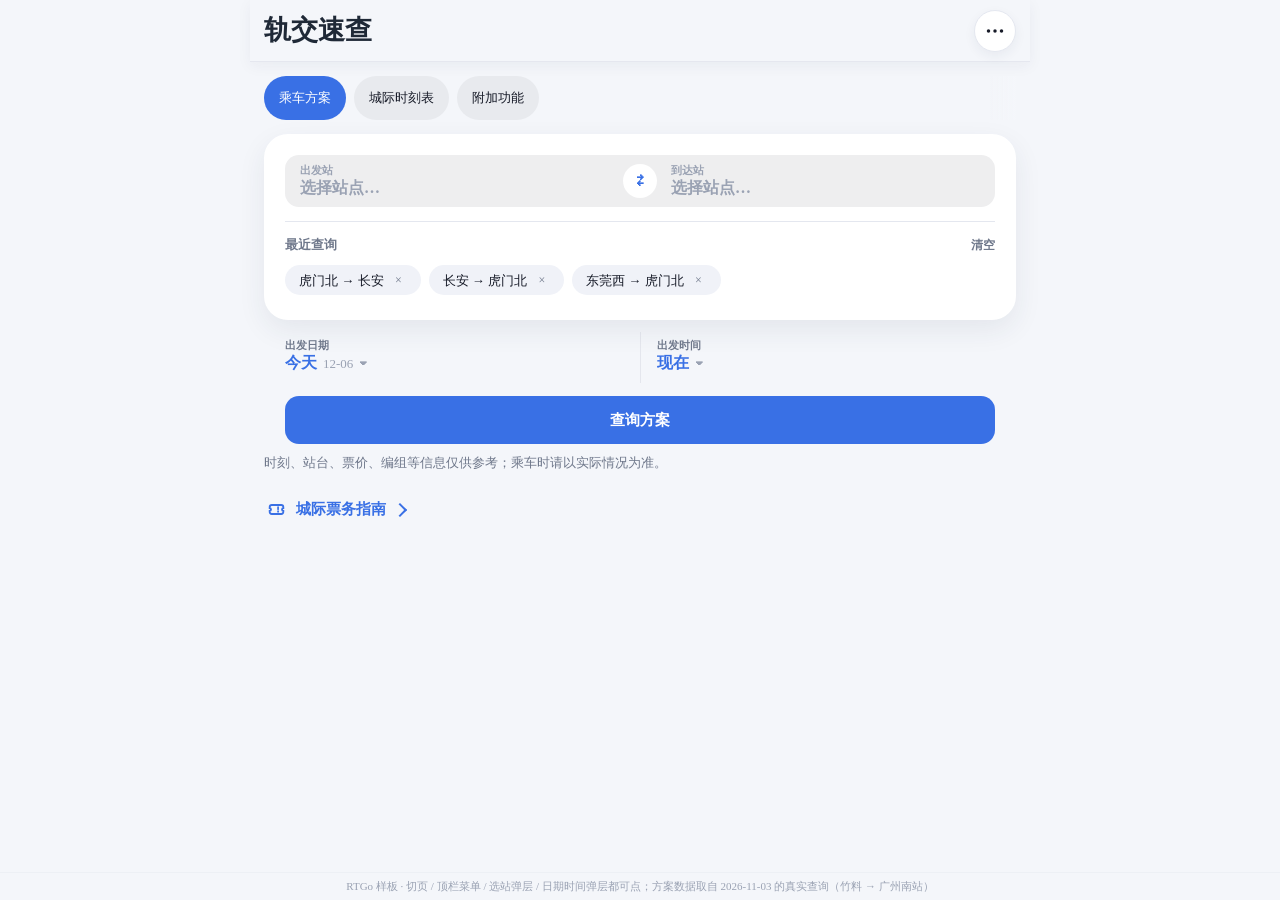
==== commit cae9077f: "修改 sample 样式" ====
--- a/sample/index.html
+++ b/sample/index.html
@@ -5,6 +5,9 @@
 <meta name="viewport" content="width=device-width,initial-scale=1,viewport-fit=cover">
 <title>RTGo 样板 · 轨交速查</title>
 <link rel="stylesheet" href="../rtgo-slate.css">
+<!-- 主题档：.theme-light / .theme-dark 两套令牌（构建脚本从令牌层生成）。
+     外观三档要真生效必须引这一行；v1.24 之前样板缺它，切档只换了类名，色值不动。 -->
+<link rel="stylesheet" href="../theme-overrides.css">
 <link rel="stylesheet" href="sample.css">
 </head>
 <body>
@@ -13,13 +16,13 @@
   <div class="screen">
 
     <div class="ios-fixed-topbar is-translucent">
-      <view class="back" id="btnBack" data-hover-class="press" hidden><text class="back-glyph">‹</text></view>
+      <view class="back" id="btnBack" data-hover-class="press" hidden><view class="glyph glyph-back"></view></view>
       <div class="topbar-main">
         <div class="title" id="pageTitle">查询</div>
         <div class="sub" id="pageSub">真实数据 · 只看结构与接线</div>
       </div>
       <div class="topbar-actions">
-        <view class="icon-btn" id="btnTheme" data-hover-class="press">☾</view>
+        <button class="icon-btn menu-trigger" id="btnMenu" aria-label="更多" aria-haspopup="menu" aria-expanded="false" data-hover-class="press"><i class="glyph glyph-more-disc"></i></button>
       </div>
     </div>
 
@@ -32,7 +35,24 @@
 
 <div id="overlays"></div>
 
-<p class="demo-note">RTGo 样板 · 切页 / 选站弹层 / 日期时间弹层都可点；方案数据取自 2026-11-03 的真实查询（竹料 → 广州南站）</p>
+<!-- T24 菜单：顶栏「更多」的动作浮层。定位由宿主显式给（--menu-top/right）；
+     锚点角钉在触发器那一侧（右上），不做自动翻转。
+     右距要把居中留白算进去：顶栏限宽 --page-max 并居中，而 .menu-layer 是视口级 fixed，
+     直接写 14px 会让面板在宽屏上跑到内容区外面。 -->
+<div class="menu-layer" id="menuLayer" hidden>
+  <div class="menu" role="menu" aria-label="更多" style="--menu-top:calc(62px + env(safe-area-inset-top) + 6px);--menu-right:calc(max(0px,(100vw - var(--page-max))/2) + 14px);--menu-w:252px;--menu-origin:top right">
+    <div class="menu-group-label">外观</div>
+    <button class="menu-item is-checked" role="menuitemradio" aria-checked="true" data-theme="auto"><span class="menu-text">跟随系统</span><span class="menu-check"><i class="check-glyph"></i></span></button>
+    <button class="menu-item" role="menuitemradio" aria-checked="false" data-theme="light"><span class="menu-text">浅色</span><span class="menu-check"></span></button>
+    <button class="menu-item" role="menuitemradio" aria-checked="false" data-theme="dark"><span class="menu-text">深色</span><span class="menu-check"></span></button>
+    <div class="menu-sep"></div>
+    <div class="menu-group-label">样板</div>
+    <button class="menu-item has-desc" role="menuitem" data-href="../gallery.html"><span class="menu-main"><span class="menu-text">逐件样片</span><span class="menu-desc">按家族分区，按压档可按住试</span></span></button>
+    <button class="menu-item" role="menuitem" data-href="../docs/组件手册.md"><span class="menu-text">组件手册</span></button>
+  </div>
+</div>
+
+<p class="demo-note">RTGo 样板 · 切页 / 顶栏菜单 / 选站弹层 / 日期时间弹层都可点；方案数据取自 2026-11-03 的真实查询（竹料 → 广州南站）</p>
 
 <script src="mock.js"></script>
 <script src="app.js"></script>
--- a/rtgo-slate.css
+++ b/rtgo-slate.css
@@ -1,7 +1,7 @@
 /* ============================================================================
    RTGo_slate — 移动端设计系统（通用 CSS 资产包）
-   ⚠ 本文件是**构建产物**（v1.1，M1 令牌契约分层）：rtgo-tokens.css + rtgo-components.css
-     由 构建脚本 拼合生成——**不要手改本文件**，改两源文件后重跑 node 构建脚本。
+   ⚠ 本文件是构建产物（v1.1，M1 令牌契约分层）：rtgo-tokens.css + rtgo-components.css
+     由 构建脚本 拼合生成——不要手改本文件，改两源文件后重跑 node 构建脚本。
      完整性由 verify.js 的「构建完整性」断言看守（bundle ≠ 拼合 → 红）。
    ----------------------------------------------------------------------------
    分层与消费：
@@ -25,7 +25,7 @@
      T15-04 字号缩放通道 = rem 死区公式照抄；默认档 1rem=16px≤17 → 基准 px 精确成立；
             缩放由宿主调 html{font-size}（对应母本 <page-meta root-font-size="system">）
      T15-05 styleIsolation 镜像合并：4 个 isolated 组件镜像的 .press* / .chip / .line-pill 合并
-            为一份；值以活文件为准；map 组基态多出的 background/opacity 过渡**不合并**（C 手感）
+            为一份；值以活文件为准；map 组基态多出的 background/opacity 过渡不合并（C 手感）
      T15-06 @import 链合并；同值镜像去重；index.wxss 死副本已按 M0 代删（D-01）
      T15-07 原生组件（switch/picker-view/map/scroll-view）不在资产包内；转轮选中带视觉在
             .dtp-band，吸附行为=宿主职责
@@ -34,7 +34,7 @@
      T15-10 WXSS 标签选择器（view/text/switch）追加 Web 标签回退，原选择器保留，值零改动
    例外（件号表）：.snp-panel .line-pill 的 min-height 26px；.station-picker-panel .hscroll-fade
    渐隐端 --sheet；.tl-page .chip 变体 —— 三者均为 isolated 边界的作用域承载（M0 批准）。
-   O-02 .sticky-topbar 经 M0 拍板移除（cmpRemoved 看守：母本有、资产无）。
+   O-02 .sticky-topbar 经 M0 审阅移除（cmpRemoved 看守：母本有、资产无）。
    ========================================================================== */
 
 /* ============================================================================
@@ -55,7 +55,7 @@
      T15-04 字号缩放通道 = rem 死区公式照抄；默认档 1rem=16px≤17 → 基准 px 精确成立；
             缩放由宿主调 html{font-size}（对应母本 <page-meta root-font-size="system">）
      T15-05 styleIsolation 镜像合并：4 个 isolated 组件镜像的 .press* / .chip / .line-pill 合并为
-            一份；值以活文件为准；map 组基态多出的 background/opacity 过渡**不合并**（C 手感）
+            一份；值以活文件为准；map 组基态多出的 background/opacity 过渡不合并（C 手感）
      T15-06 @import 链合并；同值镜像去重；index.wxss 残留的站选器页面副本是死样式且值已落后
             （件号表 D-01），本文件取组件侧活值
      T15-07 原生组件（switch/picker-view/map/scroll-view）不在资产包内；转轮选中带视觉在
@@ -74,7 +74,7 @@
   --card-lift: #fff;        /* 弹层内的次级表面（车站列表） */
   --sheet: #f4f6fa;               /* 底部弹层面板：同背景色，两套模式统一 */
   --fill: #f0f2f8;            /* 操作类填充（次级按钮 / api 预览 / 途经站胶囊） */
-  /* 极淡填充（2026-09-29）：对话框里的**次级按钮**用。Flyme 风格。⚠ 别拿它当通用的次级按钮底 */
+  /* 极淡填充（2026-09-29）：对话框里的次级按钮用。Flyme 风格。⚠ 别拿它当通用的次级按钮底 */
   --fill-plain: #fafafa;
   --input-on-card: #EEEEEF;   /* 卡片上的输入框 */
   --input-on-bg: #E8EAEE;     /* 页面底上的输入框 */
@@ -98,7 +98,7 @@
 
   /* 品牌与浅底 */
   --brand: #3970e5;
-  /* T16-26（v1.3 回流自另一产品）：品牌色作**前景文字**的语义位。
+  /* T16-26（v1.3 回流自另一产品）：品牌色作前景文字的语义位。
      当前两档都映射 --brand 现值（1:1，零视觉变化）；用途与提亮判据见注释末节。
      背景：另一产品 实证「承白字的品牌色」与「暗底上的品牌色文字」可读性方向相反，
      深色下不拆开则二者只能取其一（另一产品 深色目录选中态 3.23:1 → 拆开后 8.81:1）。 */
@@ -121,7 +121,7 @@
   --train-carriage-4: #4F8064;
   --train-carriage-8: #D98A5B;
 
-  /* 方案标签（T07-15）：**只有结果页的标签用**。不与 --fill / --brand / --green 共用，
+  /* 方案标签（T07-15）：只有结果页的标签用。不与 --fill / --brand / --green 共用，
      调色只改这一组，不动别的场景。 */
   --route-tag-bg: #f0f2f8;
   --route-tag-recommend-bg: #3970e5;
@@ -235,16 +235,16 @@
 
 /* ----------------------------------------------------------------------------
    消费规则（M1）：
-   · 本文件是**宿主唯一入口**：宿主只许改这里（或覆盖令牌），components.css 不含裸色值语义；
+   · 本文件是宿主唯一入口：宿主只许改这里（或覆盖令牌），components.css 不含裸色值语义；
    · components.css 只消费 var(--*)，两文件由 构建脚本 拼合为 rtgo-slate.css（断言看守一致）；
    · 基值清单（primitive）暂以文档承载：docs/令牌口径.md §基值盘点；升格为 CSS 间接层的触发条件
      = 出现第二主题或第二品牌（届时语义令牌改引 --rtgo-raw-*，值仍以母本为真值）。
    ========================================================================== */
 
 /* ===== T16 资产归纳层（v1.3 回流自另一产品的 ui-asset-kit）=====
-   派生参数令牌：把母本里**内联在组件样式中的重复值**归纳为令牌，供新宿主/新项目直接引用。
+   派生参数令牌：把母本里内联在组件样式中的重复值归纳为令牌，供新宿主/新项目直接引用。
    纪律：每一枚的值都有母本现查出处（T16 断言在母本在位时从源头取值，不写死期望）；
-   组件层（rtgo-components.css）**暂不引用**这些令牌（组件值仍内联，1:1 不动）——
+   组件层（rtgo-components.css）暂不引用这些令牌（组件值仍内联，1:1 不动）——
    迁移到引用是后续独立轮次，届时逐件对账。--z-mark 不收录（母本无对应内联值，kit 独有归纳）。
    值不变式：改这里的值 = 开例外，组件值另行对账。 */
 body {
@@ -256,22 +256,29 @@
   --radius-ctrl: 14px;
   --radius-inner: 12px;
   --radius-chip: 10px;
+  /* T24 菜单（v1.20 自建）：20 是带 1px 描边的浮起块档，行 14 = 20 − 6 同心 */
+  --radius-menu: 20px;
 
   /* 阴影（浅色口径；深色模式投影天然被底吞掉，母本不另设） */
   --shadow-card: 0 10px 28px rgba(35,47,78,.08);      /* .panel,.route-card,.summary,.segment */
   --shadow-pop: 0 4px 12px rgba(35,47,78,.06);        /* .back / .station-picker-close */
   --shadow-topbar: 0 4px 14px rgba(35,47,78,.05);     /* .ios-fixed-topbar */
   --shadow-sheet: 0 -12px 36px rgba(23,27,40,.16);    /* .station-picker-panel */
+  /* T24 菜单（v1.20 自建）：主影取 snp-panel 同档，补一层近距让壳边更实 */
+  --shadow-menu: 0 10px 30px rgba(23,27,40,.16),0 2px 8px rgba(23,27,40,.06);
 
   /* 动效档（C 类参数与进出场时长的归纳） */
   --ease-press: cubic-bezier(.33,.33,.67,1);   /* .press 两向共用曲线 */
   --ease-sheet: cubic-bezier(0.32,0.72,0,1);   /* iOS sheet 标准曲线（与母本逐字） */
+  --ease-menu-close: cubic-bezier(.4,0,.2,1);  /* T24 关闭缩放：单段连续，不受透明度分段影响 */
   --dur-press: .25s;                           /* 按压下沉/浮起（两向同值） */
   --dur-fade: 180ms;                           /* 局部展开淡入（母本 160~180ms 区间的主体档） */
   --dur-screen: 220ms;                         /* 全屏切屏 */
   --dur-mask: 200ms;                           /* 遮罩淡入/淡出 */
   --dur-sheet-in: 380ms;                       /* 底部弹层滑入（含回弹） */
   --dur-sheet-out: 300ms;                      /* 底部弹层滑出（无回弹） */
+  --dur-menu-in: 200ms;                        /* T24 打开：58% 处 scale 1.012 后落回 */
+  --dur-menu-out: 180ms;                       /* T24 回收：scale 连续 1→.92，透明度延后 35% */
 
   /* 布局 */
   --page-max: 780px;                           /* .app 内容最大宽 */
@@ -281,6 +288,7 @@
   /* z-index 档 */
   --z-node: 2;                                 /* 轴节点 */
   --z-overlay: 10;                             /* 面板内覆盖层 */
+  --z-actionbar: 40;                           /* 列表管理底栏：高于内容、低于遮罩（v1.14 T22-01） */
   --z-fade: 999;                               /* 横滚渐隐 */
   --z-mask: 999;                               /* 弹层遮罩 */
   --z-topbar: 1000;                            /* 固定顶栏 */
@@ -388,10 +396,15 @@
 .stations{margin-top:10px}.stations-summary{color:var(--brand);font-size:var(--fs-sub-13);font-weight:750}
 .station-chip-wrap{display:flex;flex-wrap:wrap;gap:6px;margin-top:9px}
 .station-chip{padding:5px 8px;border-radius:var(--radius-pill);background:var(--fill);color:var(--text-2);font-size:var(--fs-micro-11)}
+/* T07-06b 紧内距强调档（v1.14 · 母本「已过出发」chip 的 .saved-stale）——
+   底/圆角/字阶与基态同源，只收紧内距、提字色与字重。用在「状态」而非「站名」。 */
+.station-chip.is-strong{padding:2px 7px;color:var(--text-strong);font-weight:700;line-height:1.5}
 
 /* ===== T08-07 途经站行 — index:112-141 ===== */
 .leg-toggle{display:inline-flex;align-items:center;gap:5px;padding:2px 6px;margin:-2px -6px -2px -2px;color:var(--text-2)}
-.leg-toggle .action-glyph{width:5px;height:5px;border-top-width:1px;border-right-width:1px;transform:translateY(-1.5px) rotate(135deg);transition:transform .18s ease}
+.leg-toggle /* 历史箭头（勿新增）：结果页预览钮/详情入口在用，它是统一指向箭头（→），不是 chevron。
+   新页面要「可点行尾」请用 T18-03 .glyph-chevron。 */
+.action-glyph{width:5px;height:5px;border-top-width:1px;border-right-width:1px;transform:translateY(-1.5px) rotate(135deg);transition:transform .18s ease}
 .leg-toggle.open .action-glyph{transform:translateY(1.5px) rotate(-45deg)}
 .leg-row{display:grid;grid-template-columns:57px 25px 1fr;gap:8px;align-items:center;min-height:32px}
 .leg-time-cell{text-align:right;font-size:var(--fs-small-12);line-height:1.35;color:var(--text-2);font-weight:750;font-variant-numeric:tabular-nums}
@@ -440,6 +453,10 @@
   justify-content:center;
   line-height:1.2;
 }
+/* T06-01b 紧凑档（v1.14 · 母本 .actions.is-compact）——单枚主钮 50% 居中、min 156。
+   只改布局，几何仍走 T06-01 / T06-12；不要用来放宽「两枚钮」的场景。 */
+.actions.is-compact{justify-content:center}
+.actions.is-compact .primary{flex:0 0 auto;width:50%;min-width:156px}
 .actions .secondary{
   flex:0 0 auto;
   width:auto;
@@ -458,7 +475,7 @@
 /* ===== T06-12 独立按钮原语（v1.3 资产归纳——另一产品 现场手搓过 .btn-primary 的词汇表缺口）=====
    与 .actions .primary 同值（48/radius14/brand 白字/15px·750），但不依赖 .actions 容器，
    供脱离容器布局的场景（弹层内、独立行、工具页）。值 1:1 镜像自母本 .actions .primary/.secondary；
-   另一产品 侧现为 46px 自有件——是否迁移由该宿主拍板（迁移=接受 48）。 */
+   另一产品 侧现为 46px 自有件——是否迁移由该宿主决定（迁移=接受 48）。 */
 .btn-primary,.btn-secondary{
   display:flex;align-items:center;justify-content:center;
   min-height:48px;padding:0 18px;box-sizing:border-box;line-height:1.2;
@@ -468,7 +485,7 @@
 .btn-secondary{flex:0 0 auto;min-width:76px;padding:0 16px;background:var(--brand-tint);color:var(--brand);white-space:nowrap}
 .btn-primary[disabled]{opacity:.7}
 
-/* ===== T03-04/05 返回钮定稿 + 字形 — index:228-258 ===== */
+/* ===== T03-04/05 返回钮壳 — index:228-245（字形已拆给 T18-01/T18-11 图形件）===== */
 .back{
   flex:0 0 42px;
   width:42px;
@@ -484,26 +501,13 @@
   box-shadow:var(--shadow-pop);
   overflow:hidden;
 }
-.back-glyph{
-  display:block;
-  height:30px;
-  line-height:27px;
-  font-size:32px;
-  font-family:Arial,sans-serif;
-  font-weight:400;
-  transform:translateY(-1px);
-}
-.home-glyph {
-  font-weight: 700;
-  text-shadow:
-    0.3px 0 0 currentColor,
-    -0.3px 0 0 currentColor;
-}
-
 /* ===== T06-13 中性圆钮（.icon-btn）— Web / 原生宿主新增，母本无此件 =====
    顶栏右动作位、页面内的小圆钮用它；字形自选，几何与 .back 同（42 / 圆 / 描边 / 投影）。
-   ⚠ .back 的 .back-glyph 是按 ‹ 的光学位置调的（height 30 / line-height 27 / translateY -1），
-     换别的字符会偏上。要放非箭头图标用本件，不要让 .back 兼职。 */
+   ⚠ .back 只放 T18-01 .glyph-back（图形件一次绘制，无基线偏移，不需要光学补偿）；
+     要放非箭头图标用本件，不要让 .back 兼职。
+   ⚠ 壳（42 / 圆 / 描边 / 投影）本身没问题：T18 图形件的墨迹占直径 31~40%，
+     与 .back 箭头同级。「里面显得小」一律是所选字形档位的问题，不是本件的参数问题。
+     三点用 T18-10 `.glyph-more-disc`（24 盒，按 42 圆反算），不要沿用 T18-09 的 20 盒。 */
 .icon-btn{
   flex:0 0 42px;
   width:42px;
@@ -582,6 +586,15 @@
   white-space:nowrap;
   font-size: var(--fs-sub-13);
 }
+
+/* ===== T07-03/04 浅底深字档（v1.21.1，资产自建）：黄系线等浅数据色上白字对比不足 =====
+   加 .is-on-light 只把墨色换成 #171b28（浅档 --text 现值），底、几何、字重一律不动；
+   不加仍是白字，既有样片与宿主行为零变化。
+   墨色写死不跟主题：这层底是数据色（线路色/方式色），深浅两档都是同一块色，
+   若跟着 --text 走，暗档会回到浅底白字 —— 与 #fff 白字同属「实心上的墨，不是令牌」。
+   覆盖三处线路标识：.line-pill（含 .sd-pill / .snp-pill 组合）、方案卡轴 .mode-badge、实验轴 .tl-badge。 */
+.line-pill.is-on-light,.tl-badge.is-on-light{color:#171b28}
+.route-card .axis-route .mode-badge.is-on-light{color:#171b28}
 
 /* ===== T06-04 交换钮定稿 — index:342-360 ===== */
 .swap-btn{
@@ -611,7 +624,7 @@
 }
 
 /* ===== T03-03 旧代顶栏（M0 定稿 2026-10-31：O-01 .fixed-topbar 保留备用；
-   O-02 .sticky-topbar 经用户拍板「效果不佳」已移除——断言 cmpRemoved 看守）— index:376-395 ===== */
+   O-02 .sticky-topbar 经审阅判定「效果不佳」已移除——断言 cmpRemoved 看守）— index:376-395 ===== */
 .fixed-topbar{
   position:fixed;
   z-index:var(--z-topbar);
@@ -685,7 +698,7 @@
 }
 
 /* ===== T03-02b 顶栏·半透明档（软件端）— 配色取母本 .fixed-topbar（index:376-395） =====
-   T03-02 是**微信小程序方案**：不透明底 --bg + 强边框 --topbar-bd-strong。
+   T03-02 是微信小程序方案：不透明底 --bg + 强边框 --topbar-bd-strong。
    那套是为了修苹果端小程序的渲染 bug 才落的补丁（不透明底防穿透、强边框防丢线），
    不是设计意图 —— 所以默认档保持它不变（不加类即 T03-02），
    不做小程序、也不需要该补丁的宿主（Flutter / Web / 原生）显式加 .is-translucent 用本档。
@@ -706,13 +719,13 @@
 /* ===== T03-02c 顶栏·三子项布局（Web / 原生宿主；母本无此件）=====
    母本顶栏只有两个子项（返回 + 标题组），所以「最后一子项吃掉剩余宽度」是对的：
    `.ios-fixed-topbar>:last-child{flex:1 1 auto}`。
-   但宿主一旦加第三个子项（右侧动作钮），这条规则会让**动作钮**变成被拉伸的那个。
+   但宿主一旦加第三个子项（右侧动作钮），这条规则会让动作钮变成被拉伸的那个。
    修法不是改上面那条（它是母本 A 类值），而是给两个位置显式命名 —— 只加不改：
      .topbar-main    标题组：显式声明吃剩余宽度（不再依赖"恰好在最后"）
      .topbar-actions 右侧动作位：不伸缩
-   ⚠ 两条必须写在上面的 `:last-child` 之后：特异性同为 (0,2,0)，靠**顺序**取胜。
+   ⚠ 两条必须写在上面的 `:last-child` 之后：特异性同为 (0,2,0)，靠顺序取胜。
      挪到前面就会被 `:last-child` 压回去 —— 这条有断言看守。
-   ⚠ 加第三子项时 main 与 actions 两个类**都要给**：只给 actions，标题组就没人吃剩余宽度了。 */
+   ⚠ 加第三子项时 main 与 actions 两个类都要给：只给 actions，标题组就没人吃剩余宽度了。 */
 .ios-fixed-topbar>.topbar-main{
   flex:1 1 auto;
   min-width:0;
@@ -723,6 +736,13 @@
   align-items:center;
   gap:12px;
 }
+/* T03-07 顶栏文字动作（v1.14 · 母本 .topbar-action，改名通用化）——
+   纯文字动作位，放进 .topbar-actions。40 高踩可用性红线（造件规则 §5：40 不成档，属逐件手填，
+   最近似档是 42 实体圆钮），所以这里不叫「档」，只登记取值。
+   裸文字不挂 press 三档（T13-05）：只做 :active 透明度 .6，与 .custom-entry-line 同值。 */
+.topbar-action{display:flex;align-items:center;justify-content:flex-end;min-height:40px;padding:0 6px;
+  color:var(--brand);font-size:var(--fs-body-15);font-weight:650;line-height:1}
+.topbar-action:active{opacity:.6}
 .ios-fixed-topbar .title{
   overflow:hidden;
   white-space:nowrap;
@@ -767,6 +787,24 @@
 .route-detail-entry .action-glyph{transform:rotate(45deg)}
 .route-card{padding-bottom:0}
 
+/* T22-03 卡级选中态（v1.14 · 母本 .saved-card.is-selected）——
+   选中 = 品牌描边 + 1px ring，不铺整卡 brand-tint：卡里有线路胶囊与方案标签，
+   铺 tint 会跟它们抢色。行级选中仍走 T12-06 的 tint 档，两者用途分开。
+   .is-selectable 只管过渡（多选卡才有描边/投影的渐变）；普通 .route-card 不加，避免动既有手感。 */
+.route-card.is-selectable{transition:transform var(--dur-press) var(--ease-press),border-color .16s ease,box-shadow .16s ease}
+.route-card.is-selected{border-color:var(--brand);box-shadow:0 0 0 1px var(--brand),var(--shadow-card)}
+
+/* ── 箭头族现状（2026-11-06 收敛，2026-11-08 更新）──────────────────
+   现行：右向 T18-03 `.glyph-chevron`（16 盒 / 2px 描边 / 墨迹 11.3px）；
+        下向 T18-04 `.glyph-chevron-down`（14 盒 / 2px / 墨迹≈9×5.5）。行尾只用这两枚；
+        日期 / 时间选择器的月份切换另用 T18-08 成对件（`.glyph-switch-left/right`，13 盒）。
+   历史：下面这枚 `.action-glyph` 与散落各处的 5 枚（`.dt-chev` `.tt-chevron`
+         `.stop-arrow` `.notice-chevron` `.adv-chev`）—— 它们各有宿主在用、值不改不删，
+         但不再新增，也不要为新页面挑其中一枚「看着像」的。
+   `.line-expand-arrow` 已于 2026-11-07 归入 T18-04（字符 ▾ → 描边图形件），不再算历史件。
+   为什么收敛：原来 7 套实现里 3 套是字符（墨迹随字体漂）、3 套是 border 旋转（粗细吃设备像素比）、
+   1 套是 mask；同一屏出现两种箭头时，粗细与端点形状对不上。
+   ──────────────────────────────────────────────────────────── */
 /* ===== T12-01 chevron 基件 — index:583-595 ===== */
 .action-glyph{
   flex:0 0 auto;
@@ -811,6 +849,12 @@
 .route-main-info{flex:1 1 auto;min-width:0}
 .route-badges{flex:0 0 auto;display:flex;flex-direction:column;align-items:flex-end;gap:8px;max-width:132px}
 .route-badges .warning-badge{width:max-content;max-width:132px;min-height:36px;padding:0 10px;box-sizing:border-box;display:flex;align-items:center;justify-content:center;border-radius:var(--radius-pill);font-size:var(--fs-small-12);font-weight:700;line-height:1.25;text-align:center;white-space:normal;word-break:keep-all}
+/* T07-12b 紧凑档（v1.14 · 母本 .saved-warning，24/11）——
+   ⚠ 24 不成档：标准是 36/12，窄屏档是 34/11，24 比窄屏档还矮 10px，属逐件手填的局部口径。
+   基类 .warning-badge 只给底色与字色，几何全在 .route-badges 前缀下；所以本档自带几何，
+   才能用在 .route-badges 之外（如卡内时间行）。 */
+.warning-badge.is-compact{min-height:24px;padding:0 8px;box-sizing:border-box;display:inline-flex;align-items:center;justify-content:center;
+  border-radius:var(--radius-pill);font-size:var(--fs-micro-11);font-weight:700;line-height:1.25;white-space:nowrap;margin-left:auto}
 .warning-badge{background:var(--warn);color:#fff}
 
 /* ===== T07-15 方案标签行 — index:642-648 ===== */
@@ -1066,7 +1110,10 @@
   white-space:nowrap;overflow:hidden}
 .dt-value .is-now{color:var(--brand)}
 .dt-sub{margin-left:6px;font-size:var(--fs-sub-13);font-weight:400;color:var(--text-3)}
-.dt-chev{margin-left:6px;font-size:var(--fs-small-12);font-weight:400;color:var(--text-3)}
+/* 历史箭头（勿新增）：字符 ▾，靠字体渲染，墨迹随字号档位漂。新页面用 T18-03。 */
+/* 下拉小三角：2026-11-07 由 12px 字符 ▾ 换成 T18-05 图形件（母本同步改）。
+   inline-block 必须带 .dt-value 前缀：.glyph 基类也给 display:block，同特异性只靠先后顺序分胜负。 */
+.dt-value .dt-chev{display:inline-block;margin-left:6px;color:var(--text-3)}
 .dt-grid.page-dt{margin-left:11px;margin-right:11px;margin-top:12px}
 
 /* ===== T07-11 第 x 程徽标 — index:1199-1204 ===== */
@@ -1110,6 +1157,8 @@
 .tt-sub-end-right{justify-content:flex-end}
 .tt-sub-label,.tt-sub-time{flex:0 0 auto}
 .tt-sub-name{min-width:0;overflow:hidden;text-overflow:ellipsis;white-space:nowrap}
+/* 历史箭头（勿新增）：border 旋转，只服务时刻表行尾的展开态（.open 会翻成朝上）。
+   新页面用 T18-03 .glyph-chevron。 */
 .tt-chevron{
   display:block;
   width:9px;
@@ -1160,16 +1209,22 @@
   margin-left:6px;vertical-align:middle;transform:translateY(-2.4px) rotate(45deg)}
 
 /* ===== 组件：车站选择器（活值源 = components/station-picker；页面侧死副本不收录，D-01） ===== */
-.station-picker-mask{position:fixed;z-index:var(--z-mask);inset:0;background:var(--mask);display:flex;align-items:flex-end;animation:picker-mask-in var(--dur-mask) ease-out backwards}
-.station-picker-panel{position:relative;width:100%;height:78vh;box-sizing:border-box;background:var(--sheet);border-radius:var(--radius-card) var(--radius-card) 0 0;padding:18px 14px max(18px,env(safe-area-inset-bottom));display:flex;flex-direction:column;box-shadow:var(--shadow-sheet);animation:picker-panel-in var(--dur-sheet-in) var(--ease-sheet) backwards}
-.station-picker-mask.picker-closing{animation:picker-mask-out var(--dur-mask) ease-in both}
-.station-picker-mask.picker-closing .station-picker-panel{animation:picker-panel-out var(--dur-sheet-out) var(--ease-sheet) both}
-.picker-hidden{display:none;animation:none}
-.picker-hidden .station-picker-panel{animation:none}
-.station-picker-head{display:flex;align-items:center;justify-content:space-between;gap:12px;padding:0 4px 13px}
-.station-picker-title{font-size:var(--fs-title-21);font-weight:800}
-.station-picker-close{flex:0 0 42px;width:42px;height:42px;padding:0;box-sizing:border-box;display:flex;align-items:center;justify-content:center;border:1px solid var(--border);border-radius:50%;background:var(--card);box-shadow:var(--shadow-pop);overflow:hidden}
-.station-picker-close-x{display:block;line-height:1;font-size:30px;font-family:Arial,sans-serif;font-weight:400;color:var(--text-strong)}
+/* ── 弹层壳（T10-01）：正式名 .sheet-*，旧名 .station-picker-* 保留 ──────────
+   缘由：这四个类（mask/panel/head/title/close）被站选器和确认框共用，名字却挂在站选器上，
+   第三个使用者只能「借」。现给出通用名 .sheet-mask/.sheet-panel/.sheet-head/.sheet-title/.sheet-close，
+   与旧名写在同一条规则里（值一份、不会漂），旧名继续有效。
+   状态类同样成对：关闭中 .sheet-mask.is-closing ≡ .station-picker-mask.picker-closing；
+   隐藏 .sheet-mask.is-hidden ≡ .picker-hidden。
+   ⚠ 只有壳是通用的：列表、站点行、搜索框这些仍属站选器私有，不要跟着改名。 */
+.sheet-mask,.station-picker-mask{position:fixed;z-index:var(--z-mask);inset:0;background:var(--mask);display:flex;align-items:flex-end;animation:picker-mask-in var(--dur-mask) ease-out backwards}
+.sheet-panel,.station-picker-panel{position:relative;width:100%;height:78vh;box-sizing:border-box;background:var(--sheet);border-radius:var(--radius-card) var(--radius-card) 0 0;padding:18px 14px max(18px,env(safe-area-inset-bottom));display:flex;flex-direction:column;box-shadow:var(--shadow-sheet);animation:picker-panel-in var(--dur-sheet-in) var(--ease-sheet) backwards}
+.sheet-mask.is-closing,.station-picker-mask.picker-closing{animation:picker-mask-out var(--dur-mask) ease-in both}
+.sheet-mask.is-closing .sheet-panel,.sheet-mask.is-closing .station-picker-panel,.station-picker-mask.picker-closing .station-picker-panel{animation:picker-panel-out var(--dur-sheet-out) var(--ease-sheet) both}
+.sheet-mask.is-hidden,.picker-hidden{display:none;animation:none}
+.sheet-mask.is-hidden .sheet-panel,.sheet-mask.is-hidden .station-picker-panel,.picker-hidden .station-picker-panel{animation:none}
+.sheet-head,.station-picker-head{display:flex;align-items:center;justify-content:space-between;gap:12px;padding:0 4px 13px}
+.sheet-title,.station-picker-title{font-size:var(--fs-title-21);font-weight:800}
+.sheet-close,.station-picker-close{flex:0 0 42px;width:42px;height:42px;padding:0;box-sizing:border-box;display:flex;align-items:center;justify-content:center;border:1px solid var(--border);border-radius:50%;background:var(--card);box-shadow:var(--shadow-pop);overflow:hidden}
 .station-picker-head-acts{display:flex;align-items:center;gap:12px;flex:0 0 auto}
 .station-picker-map{flex:0 0 auto;height:42px;padding:0 12px;box-sizing:border-box;display:flex;align-items:center;justify-content:center;gap:7px;border:1px solid var(--border);border-radius:var(--radius-pill);background:var(--card);box-shadow:var(--shadow-pop);overflow:hidden;color:var(--text-strong);font-size:var(--fs-small-12);font-weight:650;line-height:1}
 .station-picker-map-label{white-space:nowrap}
@@ -1179,15 +1234,26 @@
 .station-line-bar{flex:0 0 auto;display:flex;align-items:center;gap:8px;margin-bottom:12px}
 .station-line-scroll{width:100%;min-width:0;white-space:nowrap}
 .line-expand-btn{flex:0 0 34px;width:34px;height:34px;box-sizing:border-box;display:flex;align-items:center;justify-content:center;border:1px solid transparent;border-radius:50%;background:var(--pills-bg)}
-.line-expand-arrow{font-size:17px;color:var(--text-strong);line-height:1}
-.station-line-bar .line-expand-arrow{transform:translateY(-0.10em)}
-.line-grid-expand-row .line-expand-arrow{transform:translateY(0.10em) rotate(180deg)}
+/* 展开/收起箭头（T18-04，14 盒 / 线宽 2px / 墨迹≈9×5.5）：2026-11-07 由字符 ▾ 换成描边图形件。
+   描边件在 34 圆里按盒心对中即可：path 竖向 9→15、描边圆头，墨迹带关于 y=12 对称，
+   不需要 T18-05 那套实心三角「重心偏上 1px」的补偿。
+   ⚠ 旧版这里写的是 font-size:17px + 两条 translateY(±0.10em) —— 那是字符基线补丁，已随字符一起废弃。 */
+.line-expand-arrow{color:var(--text-strong)}
+/* 收起点整体转 180°：同一枚件翻转成朝上，形状与线宽都随之一致，不必另备一枚上箭头。
+   转的是图形件本身（默认以盒心为轴），不要给外壳 .line-expand-btn 转 —— 那是圆形按压底。 */
+.line-grid-expand-row .line-expand-arrow{transform:rotate(180deg)}
 .station-line-list{display:inline-flex;width:max-content;min-width:max-content;gap:7px;padding:3px;white-space:nowrap}
 .station-line-scroll-wrap{position:relative;flex:1 1 0;min-width:0}
-.station-picker-panel .hscroll-fade{background:linear-gradient(to left,var(--sheet),transparent)}
+.sheet-panel .hscroll-fade,.station-picker-panel .hscroll-fade{background:linear-gradient(to left,var(--sheet),transparent)}
 .station-line-chip{display:inline-flex;align-items:center;justify-content:center;gap:6px;flex:none;width:auto;min-width:0;max-width:none;margin:0;padding:0 11px;height:34px;line-height:34px;box-sizing:border-box;border:1px solid var(--border);border-radius:var(--radius-pill);background:var(--card-lift);color:var(--text-strong);font-size:var(--fs-small-12);font-weight:650;white-space:nowrap}
-.station-line-chip.active{color:#fff}
-.station-line-chip.active .station-line-dot{background:#fff!important}
+/* T07-02 选中态 = 实心档（v1.21）：底 / 字点两个自由度走注入位，不绑线路色，缺注入即品牌蓝。
+   · --chip-fill：实心底 + 同色描边 —— 线路数据色、语义色（--green/--warn/--danger）、功能色都行；
+   · --chip-ink ：实心上的字与圆点色 —— 浅色线路给深字用 --chip-ink:var(--text)；
+   · 圆点可选：不写 <i class="station-line-dot"> 就只出文字，flex 居中不塌。
+   宿主三种给法都成立：① 变量写在 chip 自身 ② 写在容器上继承下来 ③ 旧写法内联
+   background/border-color（内联优先，仍盖过本条，母本 wxml 无需迁移）。 */
+.station-line-chip.active{background:var(--chip-fill,var(--brand));border-color:var(--chip-fill,var(--brand));color:var(--chip-ink,#fff)}
+.station-line-chip.active .station-line-dot{background:var(--chip-ink,#fff)!important}
 .station-line-dot{width:8px;height:8px;border-radius:50%;flex:0 0 8px}
 .line-grid-overlay{position:absolute;top:0;left:0;right:0;bottom:0;z-index:var(--z-overlay);box-sizing:border-box;background:var(--sheet);border-radius:var(--radius-card) var(--radius-card) 0 0;padding:18px 14px max(18px,env(safe-area-inset-bottom));display:flex;flex-direction:column;animation:rail-fade-in 160ms ease-out}
 .line-grid-expand-row{flex:0 0 auto;display:flex;justify-content:flex-end;align-items:center;padding:0 4px 13px}
@@ -1284,6 +1350,9 @@
 .dtp-btn{flex:1;height:48px;display:flex;align-items:center;justify-content:center;border-radius:var(--radius-ctrl);font-size:var(--fs-body-15);font-weight:750}
 .dtp-btn.is-cancel{background:var(--fill-plain);color:var(--brand)}
 .dtp-btn.is-confirm{background:var(--brand-tint);color:var(--brand)}
+/* T06-06b 危险档（v1.14 · 母本 .confirm-btn.primary.danger）——只换底与字色，几何与对钮同件。
+   用在删除/清空这类不可逆动作的确认钮上；取消钮永远是中性档。 */
+.dtp-btn.is-danger{background:var(--error-bg);color:var(--error-text)}
 
 /* ===== 组件：地图找站弹屏 — map-station-picker.wxss ===== */
 .nb-sheet-mask{position:fixed;z-index:var(--z-mask);inset:0;background:var(--mask);display:flex;align-items:flex-end;
@@ -1344,6 +1413,18 @@
 .nb-row.is-picked{background:var(--brand-tint)}
 .nb-row-chk{position:relative;flex:0 0 20px;width:20px;height:20px;align-self:center;visibility:hidden;color:var(--brand)}
 .nb-row-chk.is-on{visibility:visible}
+/* T12-06b 勾槽·常显空环档（v1.14 · 母本卡级多选的 .saved-check）——
+   与 T12-06 只差「显隐契约」：T12-06 是槽常隐藏、选中才显形（行级选中，未选中不留痕）；
+   本档槽常显、未选中画一枚 18 空环（槽 20 内缩 1px，与勾的可见实心圆 18 对齐），勾默认隐藏。
+   勾形本身仍是 T12-06 那套 3x 三件套，一字未改。
+   ⚠ 环 1.5px 在非整数 DPR（如 1.25）下会被设备像素取整，粗细有半格浮动。上机复看；改成 2px 会把浮动变成固定的 2px。 */
+.nb-row-chk.is-hollow{visibility:visible;transition:transform .16s ease}
+.nb-row-chk.is-hollow::before{content:'';position:absolute;left:1px;top:1px;width:18px;height:18px;box-sizing:border-box;
+  border:1.5px solid var(--text-3);border-radius:50%}
+.nb-row-chk.is-hollow .check-glyph{visibility:hidden}
+.nb-row-chk.is-hollow.is-on::before{display:none}
+.nb-row-chk.is-hollow.is-on .check-glyph{visibility:visible}
+.nb-row-chk.is-hollow.is-on{transform:scale(1.04)}
 .check-glyph{display:block;position:absolute;left:-20px;top:-20px;width:60px;height:60px;
   transform:scale(0.3333);transform-origin:center;background-color:currentColor;
   -webkit-mask:url("data:image/svg+xml,%3Csvg xmlns='http://www.w3.org/2000/svg' width='60' height='60' viewBox='0 0 20 20'%3E%3Cdefs%3E%3Cmask id='c'%3E%3Ccircle cx='10' cy='10' r='9' fill='%23fff'/%3E%3Cpath d='M5.9 10.3 L8.9 13.3 L14.3 7.4' fill='none' stroke='%23000' stroke-width='2.4' stroke-linecap='round' stroke-linejoin='round'/%3E%3C/mask%3E%3C/defs%3E%3Crect width='20' height='20' fill='%23000' mask='url(%23c)'/%3E%3C/svg%3E") center/contain no-repeat;
@@ -1467,10 +1548,15 @@
 @keyframes snp-panel-in{from{transform:translateY(calc(100% + 16px + env(safe-area-inset-bottom)))}to{transform:translateY(0)}}
 /* v1.4 修正（真 Bug，另一产品 ConfirmSheet 同款实证）：面板有 margin-bottom:calc(16px+safe)，
    裸 translateY(100%) 滑完自身高度后末帧仍留 16px+safe 卡在屏内才卸载——
-   位移必须带上与 margin-bottom **完全相同**的表达式，两者必须同步改（进场起点 115% 已深于该量，不动）。 */
+   位移必须带上与 margin-bottom 完全相同的表达式，两者必须同步改（进场起点 115% 已深于该量，不动）。 */
 @keyframes snp-panel-out{from{transform:translateY(0)}to{transform:translateY(calc(100% + 16px + env(safe-area-inset-bottom)))}}
 .snp-head{flex:0 0 auto;padding:0 4px 12px}
 .snp-title{font-size:var(--fs-title-21);font-weight:800;color:var(--text);line-height:1.25}
+/* T21-02 悬浮对话框正文（v1.14 · 母本 .confirm-body）——
+   T10 壳原来只有「头部+列表」两种内容形态，没有对话框正文。横向 4 与头部同缩进，
+   底距 20 是按钮区之上的呼吸位（.dtp-actions 自身只有 2 的上内距）。 */
+.snp-body{padding:0 4px 20px;color:var(--text-2);font-size:var(--fs-body-14);line-height:1.6;
+  white-space:normal;word-break:break-word}
 .snp-groups{flex:1 1 auto;min-height:0;overflow-y:auto;overflow-x:hidden;margin:0 0 8px}
 .snp-group{padding-bottom:4px}
 .snp-line{display:flex;flex-wrap:wrap;gap:6px;padding:10px 4px 6px}
@@ -1602,6 +1688,7 @@
 .stop-clock{font-size:var(--fs-strong-17);font-weight:850;line-height:1.2;color:var(--text)}
 .stop-clock.is-none{font-size:var(--fs-body-14);font-weight:600;color:var(--text-2)}
 .stop-sub{margin-top:3px;color:var(--text-2);font-size:var(--fs-small-12);line-height:1.4}
+/* 历史箭头（勿新增）：字符 ›，T17-01 列表行尾在用。新页面用 T18-03。 */
 .stop-arrow{flex:0 0 auto;color:var(--text-3);font-size:var(--fs-strong-18);font-weight:400;line-height:1}
 
 /* ===== T17-02 紧凑两列时间轴（无时刻列密站变体；联动数一套：52/38/18/13/-13/4/-16/-22）===== */
@@ -1665,11 +1752,24 @@
 
 /* ===== T17-05 公告条（可关闭一行提示 + 可展开正文）===== */
 .notice-strip{margin-bottom:14px;padding:12px 14px;border-radius:var(--radius-box);background:var(--brand-tint);color:var(--brand)}
+/* T17-05b 静默档（v1.14 · 母本详情页快照条的 .snapshot-note）——
+   公告条用于提示，静默档只报告状态：底由 brand-tint 换 --fill、字由 brand 换 --text-strong、
+   字号 13/700 换 12/400、内距压到 6 14。四处改值，结构（左标记 + 文本 + 右动作）不变。 */
+.notice-strip.is-quiet{margin:2px 0 14px;padding:6px 14px;background:var(--fill);color:var(--text-strong);
+  font-size:var(--fs-small-12);font-weight:400;display:flex;align-items:center;gap:8px}
+/* 静默档的四个子件：圆点 / 文本槽 / 行尾文字动作 —— 公告条用 24 圆钮关闭，静默档用 40 高文字动作。
+   子件与基类同名前缀，避免再造一套 .snapshot-*。 */
+.notice-dot{flex:0 0 auto;width:6px;height:6px;border-radius:50%;background:var(--brand)}
+.notice-text{flex:1 1 auto;min-width:0}
+.notice-action{flex:0 0 auto;display:flex;align-items:center;min-height:40px;margin-right:-4px;padding:0 4px;
+  color:var(--brand);font-size:var(--fs-small-12);font-weight:700}
+.notice-action:active{opacity:.6}
 .notice-head{display:flex;align-items:flex-start;gap:10px}
 .notice-title{flex:1 1 auto;min-width:0;font-size:var(--fs-sub-13);font-weight:700;line-height:1.4}
 .notice-close{flex:0 0 auto;width:24px;height:24px;display:flex;align-items:center;justify-content:center;
   border-radius:50%;background:var(--card);color:var(--text-2);font-size:16px;line-height:1;font-family:Arial,sans-serif}
 .notice-body{margin-top:8px;font-size:var(--fs-small-12);line-height:1.65;color:var(--text-2);white-space:pre-wrap}
+/* 历史箭头（勿新增）：border 旋转，公告条在用。新页面用 T18-03。 */
 .notice-chevron{flex:0 0 auto;width:7px;height:7px;margin-top:5px;
   border-top:2px solid currentColor;border-right:2px solid currentColor;box-sizing:border-box;
   transform:translateY(-1.5px) rotate(135deg);transition:transform .18s ease}
@@ -1711,6 +1811,7 @@
   border-radius:8px;background:var(--brand);color:#fff;
   font-size:var(--fs-tag-10);font-weight:800;line-height:1;
 }
+/* 历史箭头（勿新增）：border 旋转，折叠筛选面板在用。新页面用 T18-03。 */
 .adv-chev{
   width:7px;height:7px;margin-top:-3px;
   border-right:1.5px solid currentColor;border-bottom:1.5px solid currentColor;
@@ -1837,16 +1938,362 @@
 .bar .sub{margin-top:5px;font-size:var(--fs-small-12);color:var(--text-2);line-height:1.3}
 .bar .action{flex:0 0 auto;min-height:44px;display:flex;align-items:center;font-size:var(--fs-sub-13);font-weight:700;color:var(--text-2)}
 
+/* ===== T17-19 设置列表（origin=另一产品 pages/mine 的 .list/.book-row 用法）
+   宿主拿「书籍列表行」当设置行用，能跑但有三处会传染：
+   ① 行容器是 .book-row 的 align-items:flex-start，尾部箭头跟着顶对齐（不在垂直中线上）；
+   ② 箭头写成 <text class="time">›</text> —— 拿时间戳类名装字符箭头；
+   ③ 选中态用 .on，不在本包词表（.active / .is-selected / .is-open）。
+   本件保留其尺寸与节奏（14 内距、border-weak 分隔、14/700 标题 + 12 副标），只修这三处：
+   行改 align-items:center；箭头改挂 T18 的 .glyph-chevron；不改名 .on（本件没有选中态）。 */
+.set-list{background:var(--card);border-radius:var(--radius-box);overflow:hidden}
+.set-row{display:flex;align-items:center;gap:12px;padding:14px;border-bottom:1px solid var(--border-weak)}
+.set-row:last-child{border-bottom:0}
+.set-main{flex:1 1 auto;min-width:0}
+.set-title{font-size:var(--fs-body-14);font-weight:700;line-height:1.4;color:var(--text)}
+.set-sub{margin-top:4px;font-size:var(--fs-small-12);line-height:1.5;color:var(--text-2)}
+/* 行尾箭头：只给色，几何交给 .glyph-chevron */
+.set-chev{color:var(--text-3)}
+
+/* ===== T23 设置页族（v1.15 · 只补语义缺口，行几何一律回 T17-19）
+   三条口径（手册同步）：
+   ① 一页自洽：整页可点就整页可点；只读数据另开一页，不混进设置页；
+   ② 箭头＝有下一层（内页或选择弹层），不是「能点」；
+   ③ 点了只弹确认的动作（清缓存 / 退出登录）不放箭头 —— 箭头会承诺「还有内容」。
+   右侧因此只有两种合法件：箭头（有下一层）／控件（开关、勾）。当前值下沉副标。 */
+.set-group-title{margin:14px 0 8px;padding:0 2px;font-size:var(--fs-small-12);font-weight:650;
+  line-height:1.4;color:var(--text-2)}
+/* T17-19c 危险动作行：行几何不动，只把标题与副标转 --danger；右侧按口径③不放箭头。
+   「清除缓存」这类：占用写在副标里，标题保持动作陈述。 */
+.set-row.is-danger .set-title,.set-row.is-danger .set-sub{color:var(--danger)}
+/* T23-03 选择页·多选行：整行临时选中给 tint（T12-06 同源），勾走 .nb-row-chk。
+   单选行不加 tint —— 立即生效的「当前值」只打勾，铺底色会跟多选混为一谈。 */
+.set-row.is-picked{background:var(--brand-tint)}
+
+
+/* ============================================================================
+   T24 菜单（v1.20 · 自建：origin=本仓，真值源=docs/设计稿-菜单.html）
+   ----------------------------------------------------------------------------
+   定位：由现有按钮打开的短动作浮层；不是页面列表，也不是确认框。
+   组合：
+     触发器  .icon-btn（顶栏）/ .bnav .cell（底栏）/ .menu-dots（正文通用）
+              / .menu-text-trigger（正文筛选·排序，品牌字 + T18-05）
+     壳      .menu-layer（fixed 透明点击层）+ .menu（绝对定位面板）
+     内容    .menu-item / .menu-main / .menu-text / .menu-desc / .menu-meta
+              / .menu-check / .menu-group-label / .menu-sep
+   摆位：宿主显式给 --menu-top/right/bottom/left 与 --menu-origin；
+        不做自动翻转。锚点角必须钉在触发器那一侧。
+   动效：打开 menu-in-soft 200ms（58% scale 1.012，只缩放不位移）；
+        关闭 menu-out 180ms（scale 1→.92 一段连续）+ menu-fade-out（前 35% 保持不透明）。
+   ============================================================================ */
+
+/* ── T24-01 壳与点击层 ── */
+.menu-layer{position:fixed;inset:0;z-index:calc(var(--z-topbar) + 1);background:transparent}
+.menu-layer[hidden],.menu-layer.is-hidden{display:none;animation:none}
+.menu-layer.is-hidden .menu{animation:none}
+.menu{
+  position:absolute;
+  top:var(--menu-top,auto);
+  right:var(--menu-right,auto);
+  bottom:var(--menu-bottom,auto);
+  left:var(--menu-left,auto);
+  width:var(--menu-w,auto);
+  min-width:208px;
+  max-width:min(280px,calc(100vw - 28px));
+  max-height:min(70vh,420px);
+  box-sizing:border-box;
+  padding:6px;
+  background:var(--card);
+  border:1px solid var(--border);
+  border-radius:var(--radius-menu);
+  box-shadow:var(--shadow-menu);
+  transform-origin:var(--menu-origin,top right);
+  overflow-y:auto;
+  overscroll-behavior:contain;
+  -webkit-overflow-scrolling:touch;
+  animation:menu-in-soft var(--dur-menu-in) ease-out both;
+}
+.menu:focus{outline:none}
+
+/* ── T24-07 动效：打开只缩放、锚点固定；关闭缩放一段连续，透明度单独延后 ── */
+@keyframes menu-in-soft{
+  0%{opacity:0;transform:scale(.96)}
+  58%{opacity:1;transform:scale(1.012)}
+  100%{opacity:1;transform:scale(1)}
+}
+@keyframes menu-out{from{transform:scale(1)}to{transform:scale(.92)}}
+@keyframes menu-fade-out{0%,35%{opacity:1}100%{opacity:0}}
+.menu-layer.is-closing .menu{
+  animation:menu-out var(--dur-menu-out) var(--ease-menu-close) both,
+            menu-fade-out var(--dur-menu-out) linear both;
+}
+
+/* ── T24-02 行与状态 ── */
+.menu-item{
+  display:flex;align-items:center;gap:10px;
+  width:100%;min-height:44px;padding:0 10px 0 12px;box-sizing:border-box;
+  border:0;border-radius:var(--radius-ctrl);background:transparent;
+  color:var(--text);font-size:var(--fs-body-15);font-weight:600;line-height:1.25;
+  text-align:left;cursor:pointer;-webkit-tap-highlight-color:transparent;
+}
+.menu-item + .menu-item{margin-top:2px}
+.menu-item:active{background:var(--press)}
+.menu-text{flex:1;min-width:0;white-space:normal;overflow-wrap:anywhere}
+.menu-main{display:flex;flex:1;flex-direction:column;min-width:0}
+.menu-main .menu-text{flex:0 0 auto}
+.menu-desc{display:block;margin-top:3px;color:var(--text-2);font-size:var(--fs-small-12);font-weight:400;line-height:1.45;white-space:normal}
+.menu-item.has-desc{min-height:58px;padding-top:8px;padding-bottom:8px}
+.menu-item.has-desc .menu-text{display:block;white-space:normal}
+.menu-meta{margin-left:auto;flex:0 0 auto;color:var(--text-3);font-size:var(--fs-small-12);font-weight:400}
+.menu-check{position:relative;flex:0 0 20px;width:20px;height:20px;color:var(--brand)}
+.menu-item.is-checked{color:var(--brand-ink)}
+.menu-item.is-checked .menu-text{font-weight:700}
+.menu-item.is-danger{color:var(--danger)}
+.menu-item.is-danger:active,.menu-item.is-danger.press-flat{background:var(--error-bg)}
+.menu-item.is-disabled,.menu-item:disabled{opacity:.4;pointer-events:none}
+.menu-item:focus-visible{outline:2px solid var(--brand);outline-offset:1px}
+
+/* ── T24-03 分组标题与分隔线 ── */
+.menu-group-label{padding:8px 12px 4px;color:var(--text-2);font-size:var(--fs-small-12);font-weight:650;line-height:1.3}
+.menu-sep{height:1px;margin:6px 8px;background:var(--border-weak)}
+
+/* ── T24-04 触发器打开态（圆钮转品牌；底栏格子用中性底，品牌字已给当前 tab）── */
+.menu-trigger.is-open{color:var(--brand-ink)}
+.icon-btn.menu-trigger.is-open{background:var(--brand-tint);border-color:var(--brand-tint);color:var(--brand-ink)}
+.bnav .cell.menu-trigger.is-open{color:var(--text);font-weight:750;background:var(--press)}
+
+/* ── T24-05 正文·裸三点（视觉 20 / 热区 44；无圆底、无边框）──
+   .is-edge 用于卡片右缘：把 44 热区外扩 12，让 20 点的右缘与卡内文字对齐。 */
+.menu-dots{display:inline-flex;align-items:center;justify-content:center;min-width:44px;min-height:44px;
+  padding:0;border:0;background:transparent;color:var(--text-2);border-radius:var(--radius-ctrl);cursor:pointer;
+  -webkit-tap-highlight-color:transparent}
+.menu-dots.is-edge{margin:-11px -12px -11px 0}
+.menu-dots:active{opacity:.55}
+.menu-dots.menu-trigger.is-open{color:var(--brand-ink)}
+
+/* ── T24-06 正文·品牌文字 + T18-05 下箭头（无底、无边框；文字自带语义）──
+   资产目前没有筛选 / 排序图标，不临时画；等图标进资产再扩图标档。 */
+.menu-text-trigger{display:inline-flex;align-items:center;gap:4px;min-height:44px;padding:0 4px;
+  border:0;background:none;color:var(--brand-ink);font-size:var(--fs-body-14);font-weight:650;line-height:1;white-space:nowrap;
+  cursor:pointer;-webkit-tap-highlight-color:transparent}
+.menu-text-trigger:active{opacity:.6}
+
+
 /* ===== T17 按压基态（这批件的自带 transition 已随件声明：cat-chip/cat-expand/.bnav .cell；
    其余可挂压件（stop-row/toc-row/adv-toggle/state-btn 等）挂压时走 .press 档——
    它们的底色在 T17 节（按压档之前），press 档在文件最末可正常压过换底，无需额外基态组）===== */
 
 
 /* ============================================================================
+   T18 图形件（v1.13 · origin=本仓：几何与线宽由本仓定义，不再照抄轨交速查）
+   ----------------------------------------------------------------------------
+   为什么自建：轨交速查里 ‹ › × 这类是字符，墨迹位置随字体与像素密度浮动
+   （同一份样式实测：无头 Chrome 居中、桌面 Chrome 的 × 高 1.9px），只能靠 translateY 打补丁。
+   图形件没有基线问题；与 Flutter 侧 foundation/glyphs.dart 用同一个 24×24 viewBox、同一条 path，
+   两个宿主逐像素同源。
+   线宽：Flutter 按屏幕像素给 2px，而 mask 的 SVG 会随盒子缩放 —— 故换算成 viewBox 单位
+   （= 2 × 24 / 盒尺寸），每个件写死，不依赖运行时变量。
+   墨迹尺寸 = 路径跨度 × 盒/24 + 线宽，早期三件都对齐了母本对应字符的实测墨迹。
+   ----------------
+   v1.16 起本族与 Flutter `SlateGlyphKind` 对齐（16 种），本仓出一一对应的类名；
+   v1.20 增 .glyph-more（T18-09）——Flutter 侧暂无对应 kind，跨端待补：
+     back / chevronLeft → .glyph-back（两 kind 共用一条 path，只出一枚）
+       ⚠ 2026-11-08 起左右成对改用 T18-08（.glyph-switch-left / .glyph-switch-right，13 盒）：
+         单枚左箭头才用 .glyph-back；成对场合不要缩它 —— 线宽按 19 盒反算，缩盒会变细（见该件注释）。
+     close → .glyph-close · chevronRight → .glyph-chevron · chevronDown → .glyph-chevron-down
+     caretDown → .glyph-caret-down（实心三角，与 chevron 不同件）· swap → .glyph-swap
+     pick → .glyph-pick（照母本三横条，与 Flutter 的点线形状不同，见该件注释）
+     more → .glyph-more（v1.20 本仓自建；Flutter 侧暂无对应 kind，三枚实心点）
+     filter / sortAsc / sortDesc / favorite / favoriteOn / share → .glyph-filter / .glyph-sort-asc /
+       .glyph-sort-desc / .glyph-favorite / .glyph-favorite-on / .glyph-share（v1.23 本仓自建；
+       Flutter 侧暂无对应 kind，跨端待补。24 盒统一档，不预造 16 盒档）
+     home / search → .bn-ico.home / .bn-ico.search（在 T17-13 底栏族里，不重复造）
+     mapPin / nearbyPin → .nb-pin · mapFind → .station-picker-map-glyph
+     navArrow → .sd-nav-glyph · destFlag → .dest-glyph · check → .check-glyph
+   另有 3 枚本仓独有、Flutter 侧没有：车站设施（直梯 / 闸机 / 洗手间，见 T17 车站信息族）。
+   ============================================================================ */
+.glyph{display:block;flex:0 0 auto;background-color:currentColor;
+  -webkit-mask-position:center;-webkit-mask-size:contain;-webkit-mask-repeat:no-repeat;
+  mask-position:center;mask-size:contain;mask-repeat:no-repeat}
+
+/* T18-01 返回 ‹：19 盒 · path 竖向 14/24 · 描边 2px → 墨迹 13.1px（母本 26 号 ‹ 实测 13.0）
+   兼「左箭头」：Flutter 侧 `back` 与 `chevronLeft` 共用同一条 path（glyphs.dart 里两个 case 落同一分支），
+   本仓照此只出一枚。语义与「返回」不同的地方（上一页 / 上一项 / 日期后退）也用它，不要另造一个形状相同的件。 */
+.glyph-back{width:19px;height:19px;
+  -webkit-mask-image:url("data:image/svg+xml,%3Csvg xmlns='http://www.w3.org/2000/svg' viewBox='0 0 24 24' fill='none' stroke='%23000' stroke-width='2.53' stroke-linecap='round' stroke-linejoin='round'%3E%3Cpath d='M15 5 8 12l7 7'/%3E%3C/svg%3E");
+  mask-image:url("data:image/svg+xml,%3Csvg xmlns='http://www.w3.org/2000/svg' viewBox='0 0 24 24' fill='none' stroke='%23000' stroke-width='2.53' stroke-linecap='round' stroke-linejoin='round'%3E%3Cpath d='M15 5 8 12l7 7'/%3E%3C/svg%3E")}
+
+/* T18-02 关闭 ×：26 盒 · path 占 10/24 · 描边 2px → 墨迹 12.8px（母本 30 号 × 实测 12.77） */
+.glyph-close{width:26px;height:26px;
+  -webkit-mask-image:url("data:image/svg+xml,%3Csvg xmlns='http://www.w3.org/2000/svg' viewBox='0 0 24 24' fill='none' stroke='%23000' stroke-width='1.85' stroke-linecap='round' stroke-linejoin='round'%3E%3Cpath d='M7 7l10 10M17 7 7 17'/%3E%3C/svg%3E");
+  mask-image:url("data:image/svg+xml,%3Csvg xmlns='http://www.w3.org/2000/svg' viewBox='0 0 24 24' fill='none' stroke='%23000' stroke-width='1.85' stroke-linecap='round' stroke-linejoin='round'%3E%3Cpath d='M7 7l10 10M17 7 7 17'/%3E%3C/svg%3E")}
+
+/* T18-03 右箭头 ›：16 盒 · path 竖向 14/24 · 描边 2px → 墨迹 11.3px */
+.glyph-chevron{width:16px;height:16px;
+  -webkit-mask-image:url("data:image/svg+xml,%3Csvg xmlns='http://www.w3.org/2000/svg' viewBox='0 0 24 24' fill='none' stroke='%23000' stroke-width='3' stroke-linecap='round' stroke-linejoin='round'%3E%3Cpath d='M9 5l7 7-7 7'/%3E%3C/svg%3E");
+  mask-image:url("data:image/svg+xml,%3Csvg xmlns='http://www.w3.org/2000/svg' viewBox='0 0 24 24' fill='none' stroke='%23000' stroke-width='3' stroke-linecap='round' stroke-linejoin='round'%3E%3Cpath d='M9 5l7 7-7 7'/%3E%3C/svg%3E")}
+
+/* T18-04 下箭头 ▾（v1.18 定稿 · 对齐 Flutter 实机落地值）
+   14 盒 · stroke-unit 3.43 · 实渲墨迹约 9×5.5px。
+   盒与线宽取 Flutter 侧同一处的落地值：station_picker_sheet.dart:238 与 controls/sheet.dart:647
+   都是 SlateGlyph(chevronDown, size: 14)，strokeWidth 走默认 2.0/scale（线宽恒 2dp、不随盒缩放）。
+   换算成 mask：14 盒 ⇒ scale 14/24 ⇒ 描边 2px ÷ (14/24) = 3.43 单位（写 3 会掉成 1.75px，一眼偏细）。
+   v1.16 曾定 16 盒 / stroke 3，那也是 2px 屏幕线宽，但与 Flutter 实机的 14 对不上；
+   2026-11-07 以母本站选器的最终版为准统一到 14。
+   ⚠ 改盒必须同步改 stroke-unit（= 2×24/盒），否则屏幕线宽就不是 2px —— 见手册 T18 的 Don't。
+   描边件的墨迹带关于画布 y=12 对称，按盒心居中即可，不需要三角形那 1px 视觉重心补偿。 */
+.glyph-chevron-down{width:14px;height:14px;
+  -webkit-mask-image:url("data:image/svg+xml,%3Csvg xmlns='http://www.w3.org/2000/svg' viewBox='0 0 24 24' fill='none' stroke='%23000' stroke-width='3.43' stroke-linecap='round' stroke-linejoin='round'%3E%3Cpath d='M6 9l6 6 6-6'/%3E%3C/svg%3E");
+  mask-image:url("data:image/svg+xml,%3Csvg xmlns='http://www.w3.org/2000/svg' viewBox='0 0 24 24' fill='none' stroke='%23000' stroke-width='3.43' stroke-linecap='round' stroke-linejoin='round'%3E%3Cpath d='M6 9l6 6 6-6'/%3E%3C/svg%3E")}
+
+/* T18-05 下拉小三角 ▾（实心，与 T18-04 不是同一件）
+   7 盒 · 实心三角 17.14×16.08 单位 → 墨迹 5.0×4.7px，下缘留 7.78 单位（=2.3px）。
+   为什么单独一件：母本 `.dt-chev` 原是 12px 文本字符 U+25BE，实心、墨迹只有 5×4.7，
+   而 chevron 是描边、墨迹 10px 高 —— 换过去会明显变大变轻，不是"同一个形状换个来源"。
+   母本 2026-11-07 已把 `.dt-chev` 换成此件（实测：浏览器里字符墨迹 4×3、本件 5×5，垂直中心同在行顶 +9px）。
+   7 盒 + 底部留白是为了让墨迹落在原来字符基线的位置（字符版悬在基线上方 2.3~7.0px）。 */
+.glyph-caret-down{width:7px;height:7px;
+  -webkit-mask-image:url("data:image/svg+xml,%3Csvg xmlns='http://www.w3.org/2000/svg' viewBox='0 0 24 24'%3E%3Cpath fill='%23000' d='M3.43 0.14 20.57 0.14 12 16.22Z'/%3E%3C/svg%3E");
+  mask-image:url("data:image/svg+xml,%3Csvg xmlns='http://www.w3.org/2000/svg' viewBox='0 0 24 24'%3E%3Cpath fill='%23000' d='M3.43 0.14 20.57 0.14 12 16.22Z'/%3E%3C/svg%3E")}
+
+/* T18-06 交换 ⇄（对齐 Flutter SlateGlyphKind.swap）
+   24 盒 · 路径墨迹 13.2×13.2 单位 + 1.6 描边 → 实渲 14.8×14.8px，与母本 16px 字符 ⇄ 的实机墨迹一致；
+   墨迹中心正好落在盒心 (12,12)，放进 34 圆（.swap-face）不会偏下。
+   为什么不自绘"两根弯箭头"：Flutter 侧量过 —— 16px 的 ⇄ 各家字体墨迹差很多
+   （母本实机 14.8×14.8，Flutter 直接落字只剩 10×8.6 且基线偏下 2.2dp）。这四条直线是全平台唯一稳定的画法。 */
+.glyph-swap{width:24px;height:24px;
+  -webkit-mask-image:url("data:image/svg+xml,%3Csvg xmlns='http://www.w3.org/2000/svg' viewBox='0 0 24 24' fill='none' stroke='%23000' stroke-width='1.6' stroke-linecap='round' stroke-linejoin='round'%3E%3Cpath d='M5.4 8.7H18.6M14.9 5.4 18.6 8.7 14.9 12M18.6 15.3H5.4M9.1 12 5.4 15.3 9.1 18.6'/%3E%3C/svg%3E");
+  mask-image:url("data:image/svg+xml,%3Csvg xmlns='http://www.w3.org/2000/svg' viewBox='0 0 24 24' fill='none' stroke='%23000' stroke-width='1.6' stroke-linecap='round' stroke-linejoin='round'%3E%3Cpath d='M5.4 8.7H18.6M14.9 5.4 18.6 8.7 14.9 12M18.6 15.3H5.4M9.1 12 5.4 15.3 9.1 18.6'/%3E%3C/svg%3E")}
+
+/* T18-07 列表三横条（「打开车站列表」/ 线路网格入口）
+   13×10 盒（非方形，同 .nb-pin）· 三条 2px 实心、圆角 1 → 与母本 `.pick-icon` 的
+   「13×10 / 三根 2px 条 / space-between」逐值一致。
+   Flutter 侧 2026-11-08 已统一为同一 13×10 三横条（`SlateGlyph.pick()`）。 */
+.glyph-pick{width:13px;height:10px;
+  -webkit-mask-image:url("data:image/svg+xml,%3Csvg xmlns='http://www.w3.org/2000/svg' viewBox='0 0 13 10'%3E%3Cg fill='%23000'%3E%3Crect x='0' y='0' width='13' height='2' rx='1'/%3E%3Crect x='0' y='4' width='13' height='2' rx='1'/%3E%3Crect x='0' y='8' width='13' height='2' rx='1'/%3E%3C/g%3E%3C/svg%3E");
+  mask-image:url("data:image/svg+xml,%3Csvg xmlns='http://www.w3.org/2000/svg' viewBox='0 0 13 10'%3E%3Cg fill='%23000'%3E%3Crect x='0' y='0' width='13' height='2' rx='1'/%3E%3Crect x='0' y='4' width='13' height='2' rx='1'/%3E%3Crect x='0' y='8' width='13' height='2' rx='1'/%3E%3C/g%3E%3C/svg%3E")}
+
+/* T18-08 选择器切换箭头对（v1.19 改件 · 2026-11-08）
+   .glyph-switch-left / .glyph-switch-right：13 盒 · stroke-unit 3.69 · 屏幕线宽 2px · 墨迹≈5.8×9.6px。
+   只成对使用（日期 / 时间选择器的月份切换）；单枚左箭头（顶栏返回）仍用 T18-01。
+   几何取 Flutter 侧同一处的落地值：date_time_picker_sheet.dart:411-414 与 :436-439
+   都是 SlateGlyph(chevronLeft / chevronRight, size: 13)，strokeWidth 走默认 2.0/scale（恒 2dp）。
+   换算：13 盒 ⇒ scale 13/24 ⇒ 描边 2px ÷ (13/24) = 3.69 单位（照抄 3 会掉成 1.63px）。
+   ⚠ 两枚都必须重画 mask：stroke 写在 SVG 里，T18-03 的 16 盒 / stroke 3 缩到 13 盒会细一成半。
+
+   ---- 改件记录（ID 不复用，但含义变更要写清）----
+   v1.17 本件是 .glyph-chevron-left（16 盒 / stroke 3）单枚，成对时配 T18-03 使用；
+   v1.19 月份箭头改为对齐 Flutter 的 13，于是把本件从「单枚左向」改义为「左右成对」并换名。
+   一对箭头是一个逻辑控件，不再拆成「左 T18-08 + 右 T18-03」两个件。
+   T18-03 保持 16 盒，继续做行尾通用右箭头；选择器不再拿它配左向件。 */
+.glyph-switch-left{width:13px;height:13px;
+  -webkit-mask-image:url("data:image/svg+xml,%3Csvg xmlns='http://www.w3.org/2000/svg' viewBox='0 0 24 24' fill='none' stroke='%23000' stroke-width='3.69' stroke-linecap='round' stroke-linejoin='round'%3E%3Cpath d='M15 5l-7 7 7 7'/%3E%3C/svg%3E");
+  mask-image:url("data:image/svg+xml,%3Csvg xmlns='http://www.w3.org/2000/svg' viewBox='0 0 24 24' fill='none' stroke='%23000' stroke-width='3.69' stroke-linecap='round' stroke-linejoin='round'%3E%3Cpath d='M15 5l-7 7 7 7'/%3E%3C/svg%3E")}
+.glyph-switch-right{width:13px;height:13px;
+  -webkit-mask-image:url("data:image/svg+xml,%3Csvg xmlns='http://www.w3.org/2000/svg' viewBox='0 0 24 24' fill='none' stroke='%23000' stroke-width='3.69' stroke-linecap='round' stroke-linejoin='round'%3E%3Cpath d='M9 5l7 7-7 7'/%3E%3C/svg%3E");
+  mask-image:url("data:image/svg+xml,%3Csvg xmlns='http://www.w3.org/2000/svg' viewBox='0 0 24 24' fill='none' stroke='%23000' stroke-width='3.69' stroke-linecap='round' stroke-linejoin='round'%3E%3Cpath d='M9 5l7 7-7 7'/%3E%3C/svg%3E")}
+
+/* T18-09 更多三点（v1.20 · 本仓自建；20 盒 · 三个实心点 · 每点约 2px · 墨迹≈12×2）
+   为什么自建：⋯ 是字符，基线随字体与像素密度漂。本件用三个实心圆，20 盒下点径恒 2px。
+   用在顶栏圆钮、正文裸三点、底栏「更多」格；正文不要再套 42 圆钮。 */
+.glyph-more{width:20px;height:20px;
+  -webkit-mask-image:url("data:image/svg+xml,%3Csvg xmlns='http://www.w3.org/2000/svg' viewBox='0 0 24 24'%3E%3Cg fill='%23000'%3E%3Ccircle cx='6' cy='12' r='1.2'/%3E%3Ccircle cx='12' cy='12' r='1.2'/%3E%3Ccircle cx='18' cy='12' r='1.2'/%3E%3C/g%3E%3C/svg%3E");
+  mask-image:url("data:image/svg+xml,%3Csvg xmlns='http://www.w3.org/2000/svg' viewBox='0 0 24 24'%3E%3Cg fill='%23000'%3E%3Ccircle cx='6' cy='12' r='1.2'/%3E%3Ccircle cx='12' cy='12' r='1.2'/%3E%3Ccircle cx='18' cy='12' r='1.2'/%3E%3C/g%3E%3C/svg%3E")}
+
+/* T18-10 更多三点·圆钮档（v1.22 · 本仓自建；24 盒 · 点径 3.5 · 空隙 3.0 · 墨迹≈16.5×3.5）
+   ── 为什么 T18-09 不能直接用在 42 圆钮里 ──────────────────────────────
+   T18-09 的 20 盒是按「正文裸三点」反算的（44 热区里放 20 视觉）。搬进 42 圆钮后：
+     点径 2.0 / 跨度 12.0（占直径 28.6%）/ 墨迹面积 9.4px²，只有同框 .back 箭头（13.1 高、
+     31.3px²）的 30%；三方比下来「细」的观感就来自这里，不是圆钮壳的问题（壳与 .back 同几何，
+     放字符时墨迹 36~40%，本来就合适，所以 .icon-btn 不动）。
+   纯放大 width/height 也救不了：点与空隙等比长，点:隙恒为 2:3，放大后只是「三个点飘得更开」。
+   要让三点读成一条完整的省略号，必须同时把点径加粗、把间距收窄，也就是按容器重新反算。
+   ── 本件的反算口径（同族通用规则，后续宿主照此推） ────────────────────
+     点径 : 空隙 ≈ 1.17 : 1；墨迹跨度 ≈ 容器直径 × 39%。
+     24 盒下 viewBox 单位即屏幕 px，故取 cx 5.5/12/18.5（pitch 6.5）、r 1.75 ⇒
+     点 3.5 / 隙 3.0 / 墨迹 16.5（占 42 圆 39.3%）/ 面积 28.8px² ≈ .back 箭头的 92%。
+   ⚠ 只给 42 圆钮（.icon-btn）用。正文裸三点与底栏「更多」仍是 T18-09。那两处的容器尺度
+     不同、且需要各自评估（正文有单行/卡内之分，底栏那格旁边并排的是 20~24 的图标），
+     不要拿本件缩了尺寸去顶。要变，按上面那条比例规则各自反算，判据是「同一套比例、不同点径」，
+     不是「换个样子」。 */
+.glyph-more-disc{width:24px;height:24px;
+  -webkit-mask-image:url("data:image/svg+xml,%3Csvg xmlns='http://www.w3.org/2000/svg' viewBox='0 0 24 24'%3E%3Cg fill='%23000'%3E%3Ccircle cx='5.5' cy='12' r='1.75'/%3E%3Ccircle cx='12' cy='12' r='1.75'/%3E%3Ccircle cx='18.5' cy='12' r='1.75'/%3E%3C/g%3E%3C/svg%3E");
+  mask-image:url("data:image/svg+xml,%3Csvg xmlns='http://www.w3.org/2000/svg' viewBox='0 0 24 24'%3E%3Cg fill='%23000'%3E%3Ccircle cx='5.5' cy='12' r='1.75'/%3E%3Ccircle cx='12' cy='12' r='1.75'/%3E%3Ccircle cx='18.5' cy='12' r='1.75'/%3E%3C/g%3E%3C/svg%3E")}
+
+/* T18-11 回首页 ⌂（返回钮栈根态 · 2026-11-11 由资产侧字符 ⌂ 迁入）
+   19 盒 · stroke-unit 2.53（= 2px 屏幕线宽）· 屋顶 + 屋身两条 path · 墨迹≈12.8px。
+   逐值照抄母本 index.wxss:258-265：形状取 T17-13 底导 .bn-ico.home 同一条 path，只删掉那道门 ——
+   门洞在 19px 下只剩 1px 多，必然糊成实心块；删门后轮廓干净（19/21/24 盒母本都试过）。
+   盒与描边沿用 .glyph-back（T18-01），返回 / 回首页两个状态视觉同重；颜色由父级 color 给
+   （background-color:currentColor），不要给图标单独写 color。用法见 gallery T03-05 样片：
+   <view class="glyph {{canBack ? 'glyph-back' : 'glyph-home'}}">。 */
+.glyph-home{width:19px;height:19px;
+  -webkit-mask-image:url("data:image/svg+xml,%3Csvg xmlns='http://www.w3.org/2000/svg' viewBox='0 0 24 24' fill='none' stroke='%23000' stroke-width='2.53' stroke-linecap='round' stroke-linejoin='round'%3E%3Cpath d='M3.5 10.6 L12 3.6 L20.5 10.6'/%3E%3Cpath d='M5.9 9.9 V19.3 A1.9 1.9 0 0 0 7.8 21.2 H16.2 A1.9 1.9 0 0 0 18.1 19.3 V9.9'/%3E%3C/svg%3E");
+  mask-image:url("data:image/svg+xml,%3Csvg xmlns='http://www.w3.org/2000/svg' viewBox='0 0 24 24' fill='none' stroke='%23000' stroke-width='2.53' stroke-linecap='round' stroke-linejoin='round'%3E%3Cpath d='M3.5 10.6 L12 3.6 L20.5 10.6'/%3E%3Cpath d='M5.9 9.9 V19.3 A1.9 1.9 0 0 0 7.8 21.2 H16.2 A1.9 1.9 0 0 0 18.1 19.3 V9.9'/%3E%3C/svg%3E")}
+
+/* ── T18-12~17 工具类图标（v1.23 · 2026-11-15）──
+   统一 24 盒 / stroke-unit 2（= 2px 屏幕线宽）/ 圆头圆角，墨迹落在 17×16 上下
+   （占 42 圆钮直径约 39~40%，与 T18-10 同档）。
+   六枚全走 24 盒一档：这一档配 42 圆钮（.icon-btn）与 44 热区；正文行内的 16 盒档不预造 ——
+   按本族规矩要按容器重新反算 stroke-unit，不是把 24 盒缩小了用（见 T18-10 那段的反算口径）。 */
+
+/* T18-12 筛选（漏斗）
+   为什么不画三横条：三横条已被 T18-07 `.glyph-pick` 占住（车站列表 / 线路网格入口），
+   同框放两枚三横条，用户分不清哪个是「打开列表」、哪个是「筛选」。漏斗是可区分的唯一选择。
+   为什么是「平底细颈」而不是「楔形颈」或实心：三者在本尺度都成立，平底细颈的漏斗符号感最正；
+   楔形颈的斜口在 24 盒里读起来像破角，实心件则明显比同框的描边件重（同框还有 T18-01 箭头）。
+   颈宽 5、内净空 3 是硬下限：2px 描边左右各吃 1px，颈再窄净空就掉到 1px 多、必糊成一团
+   （与 T18-11 删门同一个成因）。⚠ 本件只支撑 24 盒；要 16 盒档不成立，须换实心件另立档。 */
+.glyph-filter{width:24px;height:24px;
+  -webkit-mask-image:url("data:image/svg+xml,%3Csvg xmlns='http://www.w3.org/2000/svg' viewBox='0 0 24 24' fill='none' stroke='%23000' stroke-width='2' stroke-linecap='round' stroke-linejoin='round'%3E%3Cpath d='M4.5 5.5h15l-5 7.3v5.7h-5v-5.7z'/%3E%3C/svg%3E");
+  mask-image:url("data:image/svg+xml,%3Csvg xmlns='http://www.w3.org/2000/svg' viewBox='0 0 24 24' fill='none' stroke='%23000' stroke-width='2' stroke-linecap='round' stroke-linejoin='round'%3E%3Cpath d='M4.5 5.5h15l-5 7.3v5.7h-5v-5.7z'/%3E%3C/svg%3E")}
+
+/* T18-13 / T18-14 排序·正序 / 倒序（v1.23 · 24 盒 · 描边 2px · 墨迹 16.9×16.4）
+   构图：左侧一根竖箭头 + 右侧三条等长横线。等长是刻意的 —— 长短递减在本设计语言里
+   读作「数据量」，等长才读作「列表顺序」。
+   两枚是同一件的上下镜像：三条横线逐值相同（y 6.5 / 12 / 17.5，跨 x 13.5→19.5），
+   只有箭头的走向翻过来（正序向上、倒序向下）。
+   箭头必须是 45° 对称双翼：单翼（勾形）会被读成「已完成」，与「方向」的语义正好相反。
+   为什么不用 T18-07 那三横条：那三枚是 2px 高、圆角 1 的实心条、跨度 13；本件横线是 2px 描边、
+   长 6、间距 5.5，且与箭头并置，读的是「方向 + 列表」，不是「打开列表」。
+   箭杆 x 6.9、两翼长 3.18（端点 4.65 / 9.15），横线与箭头之间的空 2.35。 */
+.glyph-sort-asc{width:24px;height:24px;
+  -webkit-mask-image:url("data:image/svg+xml,%3Csvg xmlns='http://www.w3.org/2000/svg' viewBox='0 0 24 24' fill='none' stroke='%23000' stroke-width='2' stroke-linecap='round' stroke-linejoin='round'%3E%3Cpath d='M6.9 19.2V4.8M4.65 7.05 6.9 4.8l2.25 2.25M13.5 6.5h6M13.5 12h6M13.5 17.5h6'/%3E%3C/svg%3E");
+  mask-image:url("data:image/svg+xml,%3Csvg xmlns='http://www.w3.org/2000/svg' viewBox='0 0 24 24' fill='none' stroke='%23000' stroke-width='2' stroke-linecap='round' stroke-linejoin='round'%3E%3Cpath d='M6.9 19.2V4.8M4.65 7.05 6.9 4.8l2.25 2.25M13.5 6.5h6M13.5 12h6M13.5 17.5h6'/%3E%3C/svg%3E")}
+.glyph-sort-desc{width:24px;height:24px;
+  -webkit-mask-image:url("data:image/svg+xml,%3Csvg xmlns='http://www.w3.org/2000/svg' viewBox='0 0 24 24' fill='none' stroke='%23000' stroke-width='2' stroke-linecap='round' stroke-linejoin='round'%3E%3Cpath d='M6.9 4.8V19.2M4.65 16.95 6.9 19.2l2.25-2.25M13.5 6.5h6M13.5 12h6M13.5 17.5h6'/%3E%3C/svg%3E");
+  mask-image:url("data:image/svg+xml,%3Csvg xmlns='http://www.w3.org/2000/svg' viewBox='0 0 24 24' fill='none' stroke='%23000' stroke-width='2' stroke-linecap='round' stroke-linejoin='round'%3E%3Cpath d='M6.9 4.8V19.2M4.65 16.95 6.9 19.2l2.25-2.25M13.5 6.5h6M13.5 12h6M13.5 17.5h6'/%3E%3C/svg%3E")}
+
+/* T18-15 / T18-16 收藏（未选中 / 已选中）· 本族第一枚「同形两态」
+   v1.23 · 24 盒 · 描边 2px · 墨迹 17×15.5。
+   ⚠ 两态的 path 必须逐字相同，只差根上的 fill：描边态 `fill:none`，选中态 `fill:#000` 并
+     保留同一道 2px 描边。保留描边是为了让两态的外轮廓完全重合 —— 只填不描，选中态整体会
+     瘦一圈，切换时心形「缩一下」，这是最容易被当成抖动放过的静默缺陷（断言单独看守）。
+   ⚠ 选中不靠颜色表达：填色本身就是状态差异（色弱可辨），宿主要不要同时改色是宿主的事
+     （可给 color:var(--brand)），但不要反过来做成「只换色不填形」。
+   心形几何按 Lucide heart 的 path 缩到 0.75 倍（跨度 20→15）：
+   两瓣外弧的半径 4.13、中心凹 6.75、底尖 18.75，左右对称于 x=12。 */
+.glyph-favorite{width:24px;height:24px;
+  -webkit-mask-image:url("data:image/svg+xml,%3Csvg xmlns='http://www.w3.org/2000/svg' viewBox='0 0 24 24' fill='none' stroke='%23000' stroke-width='2' stroke-linecap='round' stroke-linejoin='round'%3E%3Cpath d='M17.25 13.5c1.12-1.1 2.25-2.41 2.25-4.13A4.13 4.13 0 0 0 15.38 5.25c-1.32 0-2.25.38-3.38 1.5-1.13-1.13-2.06-1.5-3.38-1.5A4.13 4.13 0 0 0 4.5 9.38c0 1.73 1.13 3.04 2.25 4.13l5.25 5.25z'/%3E%3C/svg%3E");
+  mask-image:url("data:image/svg+xml,%3Csvg xmlns='http://www.w3.org/2000/svg' viewBox='0 0 24 24' fill='none' stroke='%23000' stroke-width='2' stroke-linecap='round' stroke-linejoin='round'%3E%3Cpath d='M17.25 13.5c1.12-1.1 2.25-2.41 2.25-4.13A4.13 4.13 0 0 0 15.38 5.25c-1.32 0-2.25.38-3.38 1.5-1.13-1.13-2.06-1.5-3.38-1.5A4.13 4.13 0 0 0 4.5 9.38c0 1.73 1.13 3.04 2.25 4.13l5.25 5.25z'/%3E%3C/svg%3E")}
+.glyph-favorite-on{width:24px;height:24px;
+  -webkit-mask-image:url("data:image/svg+xml,%3Csvg xmlns='http://www.w3.org/2000/svg' viewBox='0 0 24 24' fill='%23000' stroke='%23000' stroke-width='2' stroke-linecap='round' stroke-linejoin='round'%3E%3Cpath d='M17.25 13.5c1.12-1.1 2.25-2.41 2.25-4.13A4.13 4.13 0 0 0 15.38 5.25c-1.32 0-2.25.38-3.38 1.5-1.13-1.13-2.06-1.5-3.38-1.5A4.13 4.13 0 0 0 4.5 9.38c0 1.73 1.13 3.04 2.25 4.13l5.25 5.25z'/%3E%3C/svg%3E");
+  mask-image:url("data:image/svg+xml,%3Csvg xmlns='http://www.w3.org/2000/svg' viewBox='0 0 24 24' fill='%23000' stroke='%23000' stroke-width='2' stroke-linecap='round' stroke-linejoin='round'%3E%3Cpath d='M17.25 13.5c1.12-1.1 2.25-2.41 2.25-4.13A4.13 4.13 0 0 0 15.38 5.25c-1.32 0-2.25.38-3.38 1.5-1.13-1.13-2.06-1.5-3.38-1.5A4.13 4.13 0 0 0 4.5 9.38c0 1.73 1.13 3.04 2.25 4.13l5.25 5.25z'/%3E%3C/svg%3E")}
+
+/* T18-17 分享（三个节点 + 两段斜连线 · v1.23 · 24 盒 · 描边 2px · 墨迹 16×16.8）
+   构图：右上 / 中左 / 右下三个节点，中左那个分别连另外两个（之字走向）。
+   为什么是空心环而不是实心点：同框的 T18-10 是三点实心圆，这里再用实心点会与「更多」撞形；
+   环也让两枚在小尺寸下仍能区分。
+   环 r 2.4（描边 2 → 外径 6.8 / 内净空 2.8）；两段连线端点落在环的外缘（距圆心 3.4），
+   圆头端点会探进环的描边带里与环合流，不会留缝也不会扎进环心。 */
+.glyph-share{width:24px;height:24px;
+  -webkit-mask-image:url("data:image/svg+xml,%3Csvg xmlns='http://www.w3.org/2000/svg' viewBox='0 0 24 24' fill='none' stroke='%23000' stroke-width='2' stroke-linecap='round' stroke-linejoin='round'%3E%3Ccircle cx='16.6' cy='7' r='2.4'/%3E%3Ccircle cx='7.4' cy='12' r='2.4'/%3E%3Ccircle cx='16.6' cy='17' r='2.4'/%3E%3Cpath d='M10.39 10.38 13.61 8.62M10.39 13.62 13.61 15.38'/%3E%3C/svg%3E");
+  mask-image:url("data:image/svg+xml,%3Csvg xmlns='http://www.w3.org/2000/svg' viewBox='0 0 24 24' fill='none' stroke='%23000' stroke-width='2' stroke-linecap='round' stroke-linejoin='round'%3E%3Ccircle cx='16.6' cy='7' r='2.4'/%3E%3Ccircle cx='7.4' cy='12' r='2.4'/%3E%3Ccircle cx='16.6' cy='17' r='2.4'/%3E%3Cpath d='M10.39 10.38 13.61 8.62M10.39 13.62 13.61 15.38'/%3E%3C/svg%3E")}
+
+/* ============================================================================
    T19 票务指南弹层（v1.6 · origin=母本 2026-10-31/11-01 新增：components/intercity-guide + index 入口件）
    ----------------------------------------------------------------------------
-   壳形态：半屏四件 + **面板高度内容自适应、上限 86vh**（新档：内容短的弹层用，
-   固定 78vh 会下半截空）。滚动区**通栏化**（负边距抵消面板内边距再用自身 padding 补位，
+   壳形态：半屏四件 + 面板高度内容自适应、上限 86vh（新档：内容短的弹层用，
+   固定 78vh 会下半截空）。滚动区通栏化（负边距抵消面板内边距再用自身 padding 补位，
    滚动裁剪边界退到面板边缘——卡片阴影不再被滚出区裁出硬边）。.sd-body 同款已改。
    内容家族：系统卡（字编码卡头 blue/red）+ 要点/子要点两级列表 + 内联图标 + 着色字。
    ============================================================================ */
@@ -1932,6 +2379,31 @@
 .ig-card-entry .ig-ico{width:16px;height:16px}
 .ig-card-entry .ig-chev{width:5px;height:5px;border-width:1.6px;margin:0}
 
+/* ===== T22 列表管理底栏（v1.14 · origin=母本「已存路线」选择模式）
+   包内原本只有底部「导航」（T17-13 .bnav：图标+文字的 tab 条），没有底部「动作条」。
+   两者是并列关系、不是同一件的两档：导航切换页面，动作条管理当前列表 —— 不合并、不互借布局。
+   三段位＝左 全选 / 中 计数 / 右 删除；三段都是裸文字，不挂 press 三档（T13-05），只做 :active 透明度。
+   层级 --z-actionbar(40)：高于滚动内容、低于遮罩（999），否则会盖住删除确认框。 */
+.select-bar{position:fixed;left:50%;bottom:0;transform:translateX(-50%);width:100%;max-width:var(--page-max);
+  box-sizing:border-box;display:flex;align-items:center;gap:8px;
+  padding:8px 14px calc(8px + env(safe-area-inset-bottom));
+  background:var(--card);border-top:1px solid var(--border);z-index:var(--z-actionbar)}
+/* T22-02 三段位。左右两颗用负外边距把热区顶到页面 14 内距之外，视觉仍对齐内容左/右缘。 */
+.select-all{flex:0 0 auto;display:flex;align-items:center;min-height:40px;margin-left:-4px;padding:0 4px;
+  font-size:var(--fs-body-14);font-weight:700;color:var(--brand)}
+.select-count{flex:1;text-align:center;font-size:var(--fs-small-12);color:var(--text-2)}
+.select-del{flex:0 0 auto;display:flex;align-items:center;min-height:40px;margin-right:-4px;padding:0 4px;
+  font-size:var(--fs-body-14);font-weight:700;color:var(--danger)}
+/* T22-02b 底栏右侧的普通行动作（如选择页的「完成」）：几何与 .select-del 同件，只换字色。
+   危险动作用 .select-del（--danger），普通动作用本件（--brand）—— 不给同一颗按钮做两套几何。 */
+.select-act{flex:0 0 auto;display:flex;align-items:center;min-height:40px;margin-right:-4px;padding:0 4px;
+  font-size:var(--fs-body-14);font-weight:700;color:var(--brand)}
+.select-all:active,.select-del:active,.select-act:active{opacity:.6}
+/* 禁用只降透明度、不换灰字（T13-07 口径）；pointer-events 保证它真的点不动，不是"看着灰" */
+.select-del.is-disabled{opacity:.5;pointer-events:none}
+/* 选中模式下页面让位：底栏 8+40+8=56，再留 40 呼吸位。宿主改底栏高时这里必须同步（见手册 Don't）。 */
+.screen-body.is-selecting{padding-bottom:calc(96px + env(safe-area-inset-bottom))}
+
 /* =========================================================================
    T13 按压档 —— 基态组在前、按压档置末（级联纪律：同特异性后者胜）。
    各组按母本原样保留、不合并（map/sd 组多 bg+opacity 过渡是 C 手感差异）。
--- a/theme-overrides.css
+++ b/theme-overrides.css
@@ -0,0 +1,144 @@
+/* ============================================================================
+   RTGo_slate 主题档（手动切换用）—— 由 构建脚本从 rtgo-tokens.css 生成，勿手改。
+   ----------------------------------------------------------------------------
+   什么时候需要它：prefers-color-scheme 只能跟随系统；宿主若要给用户
+   「浅色 / 深色 / 跟随系统」三选一，就要能在不跟系统时强行覆盖。
+   怎么用：<link rel="stylesheet" href="theme-overrides.css">
+          <body class="theme-light"> 或 <body class="theme-dark">；
+          两个类都不加 = 跟随系统（回落到 rtgo-slate.css 里的 @media 档）。
+   口径：本文件的令牌值逐字来自令牌层，不含任何新值；改令牌请改 rtgo-tokens.css 后重建。
+   ⚠ 只改作用域、不改规则体 —— 见 构建脚本 里 cssBlocks() 的说明
+     （正则改作用域会吃掉以字母开头的声明，曾导致切深色后底色不变）。
+   ============================================================================ */
+body.theme-light{
+  /* 表面 */
+  --bg: #f4f6fa;
+  --card: #fff;
+  --card-lift: #fff;        /* 弹层内的次级表面（车站列表） */
+  --sheet: #f4f6fa;               /* 底部弹层面板：同背景色，两套模式统一 */
+  --fill: #f0f2f8;            /* 操作类填充（次级按钮 / api 预览 / 途经站胶囊） */
+  /* 极淡填充（2026-09-29）：对话框里的次级按钮用。Flyme 风格。⚠ 别拿它当通用的次级按钮底 */
+  --fill-plain: #fafafa;
+  --input-on-card: #EEEEEF;   /* 卡片上的输入框 */
+  --input-on-bg: #E8EAEE;     /* 页面底上的输入框 */
+  --pills-bg: #E8EAEE;        /* 筛选类按钮的背景 */
+
+  /* 顶栏（保持原有透明度设计） */
+  --topbar-bg: rgba(244,246,250,.98);
+  --topbar-bd: rgba(228,231,239,.92);
+  --topbar-bd-strong: rgba(228,231,239,.96);
+
+  /* 边框与分隔 */
+  --border: #e4e7ef;
+  --border-weak: #edf0f5;
+  --sep: rgba(154,162,179,.18);
+
+  /* 文字 */
+  --text: #171b28;
+  --text-2: #6f788b;
+  --text-3: #9aa2b3;
+  --text-strong: #4b5568;
+
+  /* 品牌与浅底 */
+  --brand: #3970e5;
+  /* T16-26（v1.3 回流自另一产品）：品牌色作前景文字的语义位。
+     当前两档都映射 --brand 现值（1:1，零视觉变化）；用途与提亮判据见注释末节。
+     背景：另一产品 实证「承白字的品牌色」与「暗底上的品牌色文字」可读性方向相反，
+     深色下不拆开则二者只能取其一（另一产品 深色目录选中态 3.23:1 → 拆开后 8.81:1）。 */
+  --brand-ink: #3970e5;
+  --brand-tint: #eaf1ff;
+  --tint-2: #eef0fa;          /* 城际换乘 / 站内换乘底 */
+  --tint-2-text: #414f8d;
+  --tint-2-border: #dadeef;
+  --tint-border: #d7e4ff;     /* 换乘提示框描边 */
+  --timeline-intercity: #414f8d;
+
+  /* 语义色 */
+  --green: #35a85a;
+  --danger: #c0392b;
+  --error-bg: #fff0f0;
+  --error-text: #b33;
+  --warn: #d97706;
+  --mask: rgba(23,27,40,.42);
+  --press: #e7eaf3;           /* 按压态 */
+  --train-carriage-4: #4F8064;
+  --train-carriage-8: #D98A5B;
+
+  /* 方案标签（T07-15）：只有结果页的标签用。不与 --fill / --brand / --green 共用，
+     调色只改这一组，不动别的场景。 */
+  --route-tag-bg: #f0f2f8;
+  --route-tag-recommend-bg: #3970e5;
+  --route-tag-recommend-text: #ffffff;
+  --route-tag-time: #3970e5;
+  --route-tag-comfort: #6554A6;
+  --route-tag-price: #1F7A3F;
+
+  /* mark 旁注文字色（仅选择器使用；纯文字、无底无框） */
+  --mark-blue-text: #2f5aa8;   --mark-red-text: #a6332a;
+  --mark-green-text: #2e8449;  --mark-orange-text: #b96407;
+  --mark-gray-text: #6f788b;
+
+  background: #f4f6fa;
+  color: #1f2937;
+}
+
+body.theme-dark{
+    --bg: #0B0B0C;
+    --card: #1C1C1E;
+    --card-lift: #1C1C1E;
+    --sheet: #0B0B0C;
+    --fill: #2A2A2D;
+    --fill-plain: #1b1b1e;
+    --input-on-card: #3C3C3E;
+    --input-on-bg: #18181b;
+    --pills-bg: #18181b;
+
+    --topbar-bg: rgba(11,11,12,.98);
+    --topbar-bd: rgba(44,44,46,.92);
+    --topbar-bd-strong: rgba(44,44,46,.96);
+
+    --border: #2C2C2E;
+    --border-weak: #262628;
+    --sep: rgba(255,255,255,.08);
+
+    --text: #EDEDF0;
+    --text-2: #98989E;
+    --text-3: #86868B;
+    --text-strong: #C7C7CC;
+
+    --brand: #5B8DF5;
+    --brand-ink: #5B8DF5;      /* T16-26 暗档：暂映射 --brand 现值（对 #0B0B0C 约 5.5:1 已达标）；可读性复测后再议提亮 */
+    --brand-tint: #252C3C;
+    --tint-2: #232637;
+    --tint-2-text: #9AA7D6;
+    --tint-2-border: #343A55;
+    --tint-border: #333B54;
+    --timeline-intercity: #414f8d;
+
+    --green: #4FC47A;
+    --danger: #E26D6D;
+    --error-bg: #3B2225;
+    --error-text: #FF9C9C;
+    --warn: #E39A3C;
+    --mask: rgba(0,0,0,.55);
+    --press: #2E2E31;
+    --train-carriage-4: #70A985;
+    --train-carriage-8: #E0A078;
+
+    /* 方案标签（T07-15）：只给结果页标签用 */
+    --route-tag-bg: #2A2A2D;
+    --route-tag-recommend-bg: #5B8DF5;
+    --route-tag-recommend-text: #ffffff;
+    --route-tag-time: #5B8DF5;
+    --route-tag-comfort: #B8A8E8;
+    --route-tag-price: #4FC47A;
+
+    --mark-blue-text: #a7c0ee;   --mark-red-text: #ee9b96;
+    --mark-green-text: #8bd4a4;  --mark-orange-text: #eab674;
+    --mark-gray-text: #a6a9b3;
+
+    background: #0B0B0C;
+    color: #EDEDF0;
+  }
+
+body.theme-dark .input-ph{color:#6D6D72}
--- a/sample/sample.css
+++ b/sample/sample.css
@@ -34,11 +34,6 @@
 .dtp-col::before,.dtp-col::after{content:'';display:block;height:76px}
 .dtp-col .dtp-wheel-item{scroll-snap-align:center}
 
-/* 关闭钮的 × 是字符（Arial 30px / line-height:1），墨迹中心随字体与像素密度上下浮动：
-   这是实测的 —— 同一份样式，微信端与 2x 屏上基本居中，桌面 1x~1.6x 的 Chrome 上会高出 1~2px。
-   按本机实拍补 1px 下移（与母本给 .back-glyph 做 translateY 校准是同一类做法）。
-   ⚠ 换字体或换密度后要重新看图调这个值，它不是设计值。 */
-.station-picker-close-x{transform:translateY(1px)}
 /* 顶栏高度：资产里写的是 height:72 / padding-top:20 —— 那是样式表值，把 20 当成了状态栏。
    母本运行时改写成「高度 = 状态栏 + 62、内距 = 状态栏」，62 才是真正的内容区高度。
    Web 上状态栏对应 env(safe-area-inset-top)，照母本口径还原 —— 标题才会落在内容区的正中，
